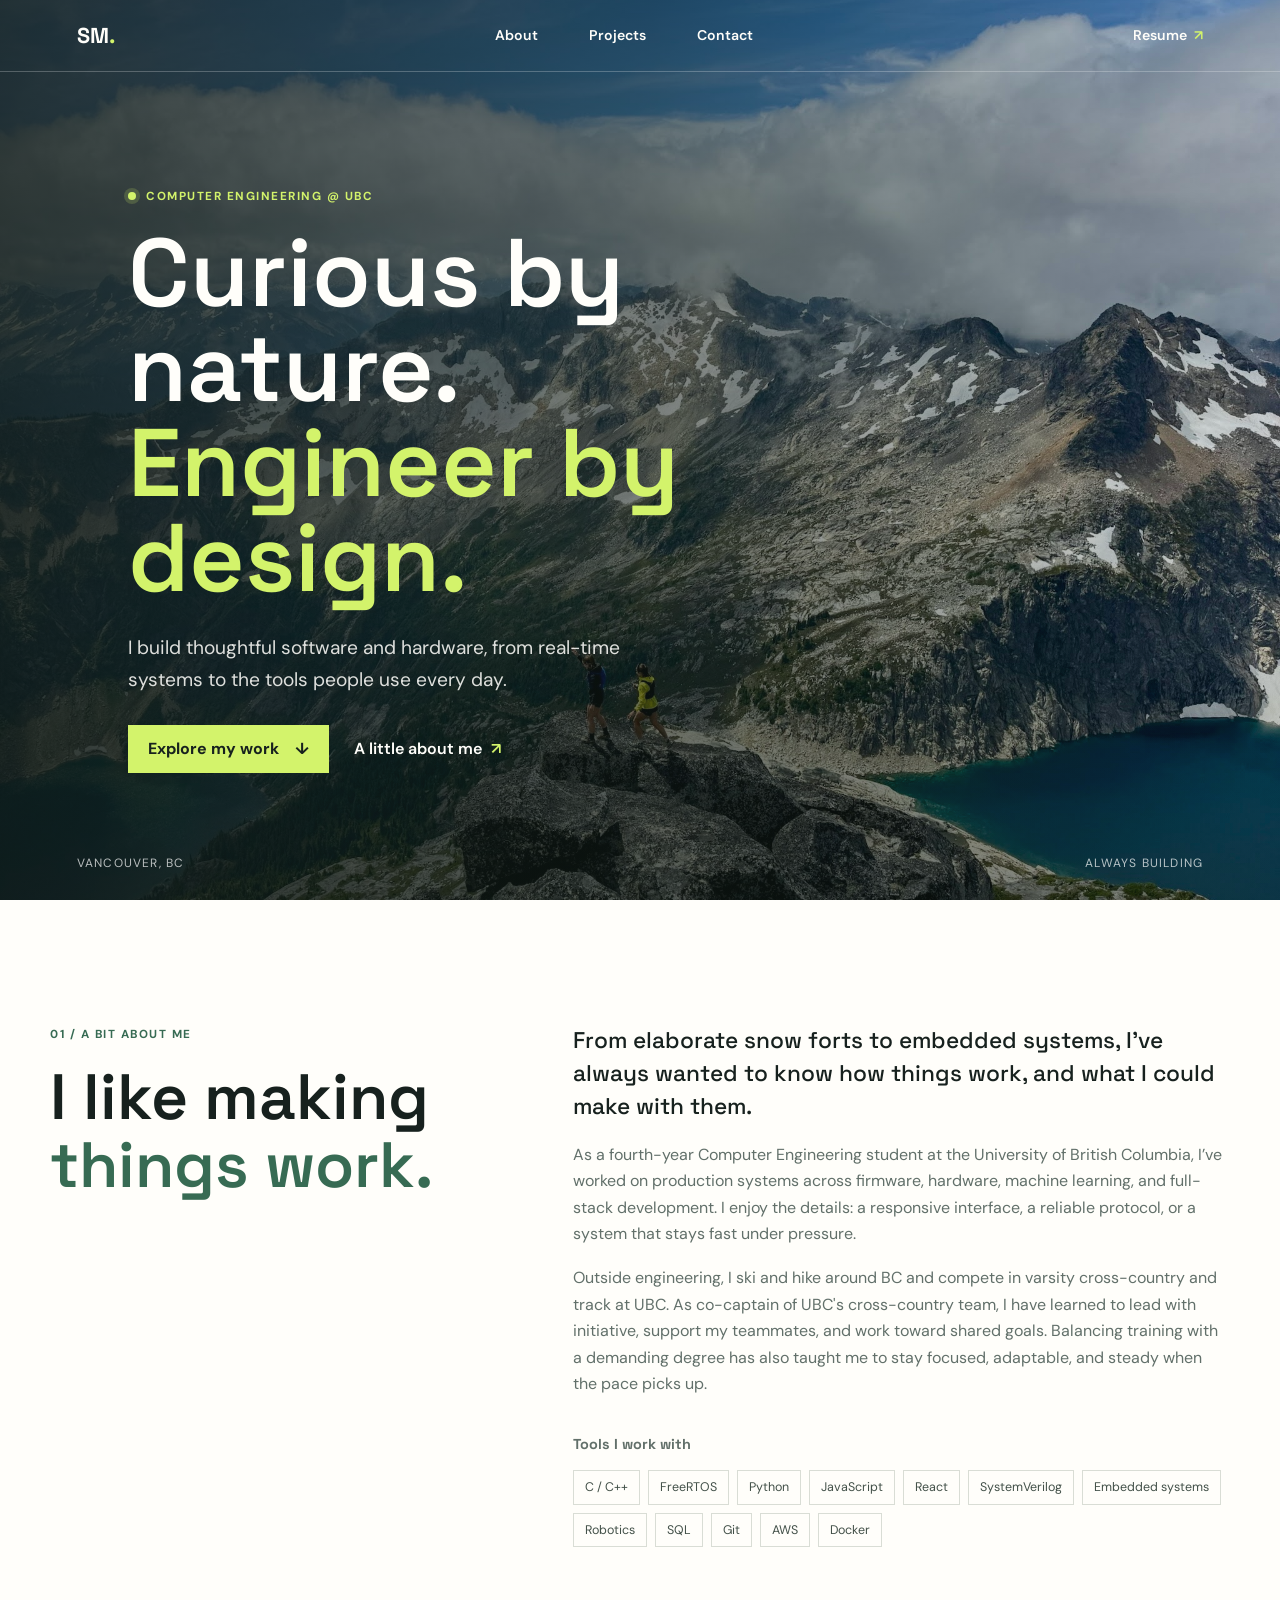
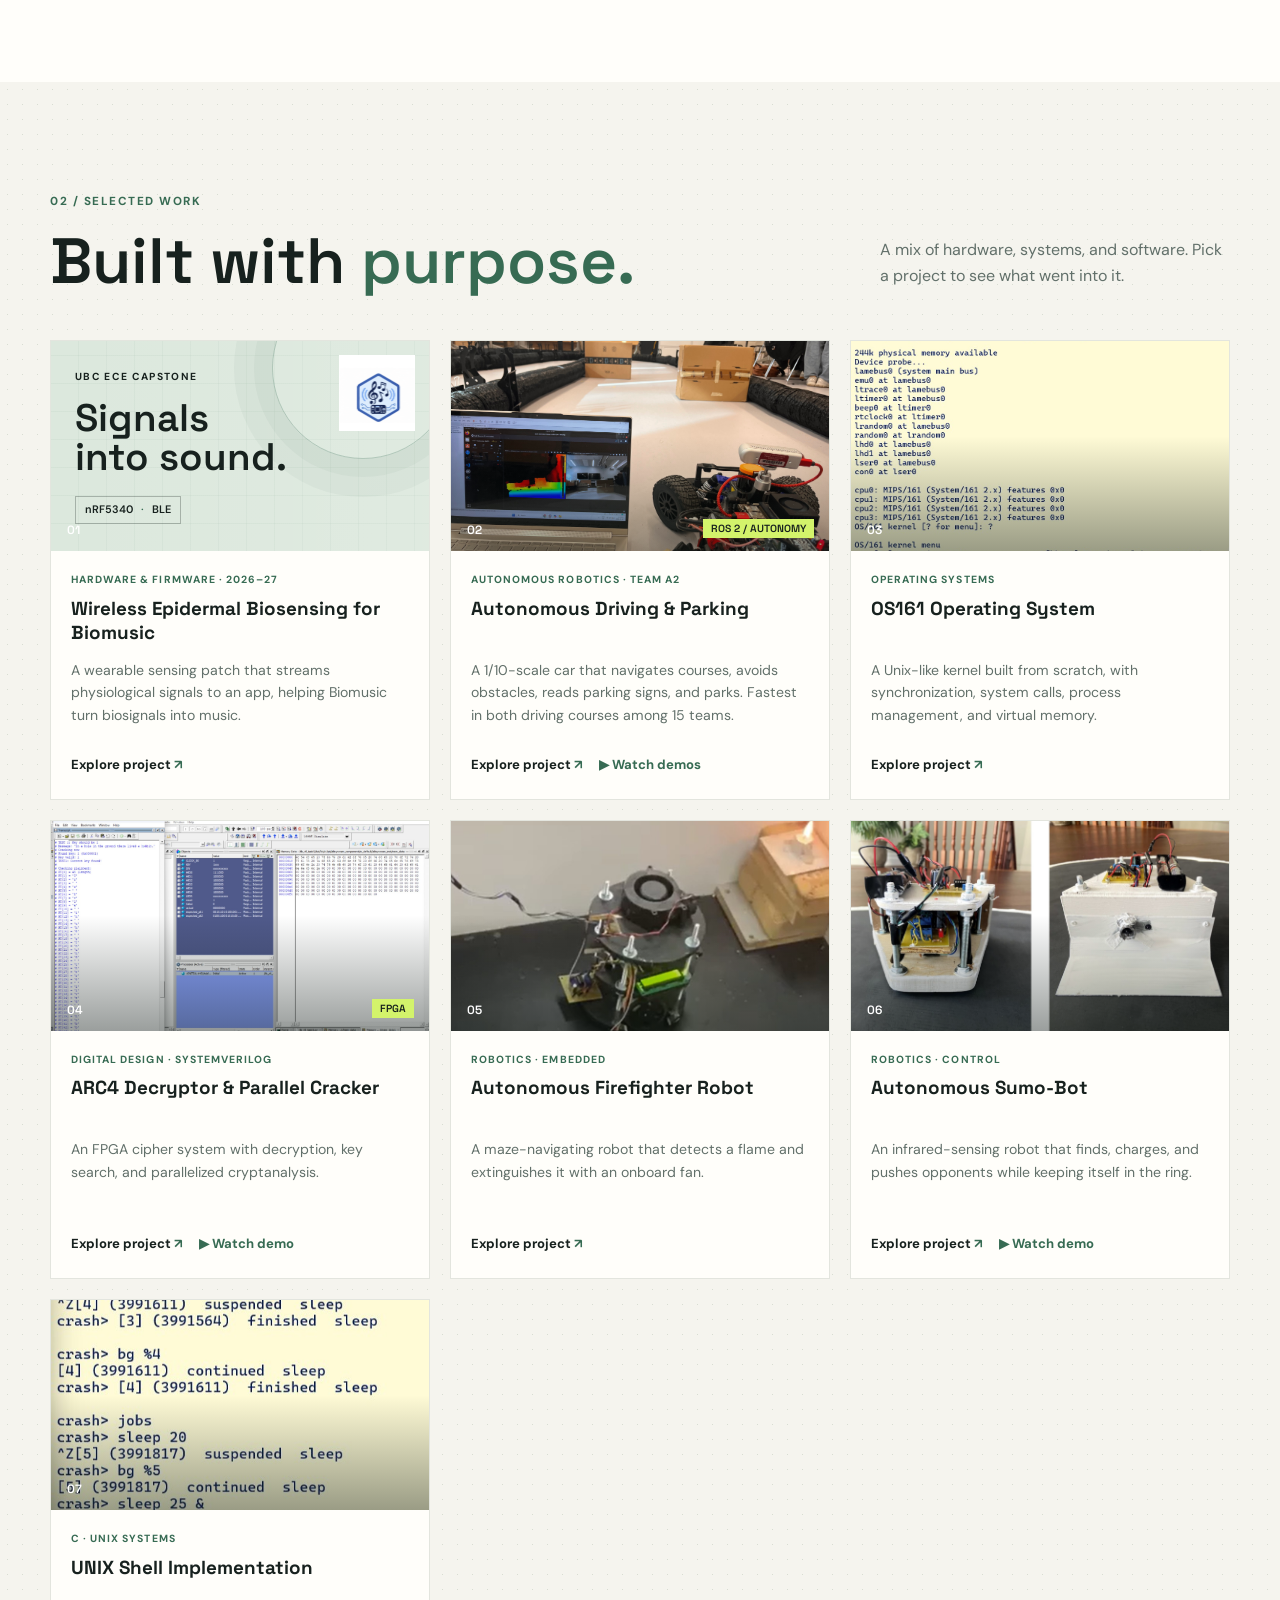
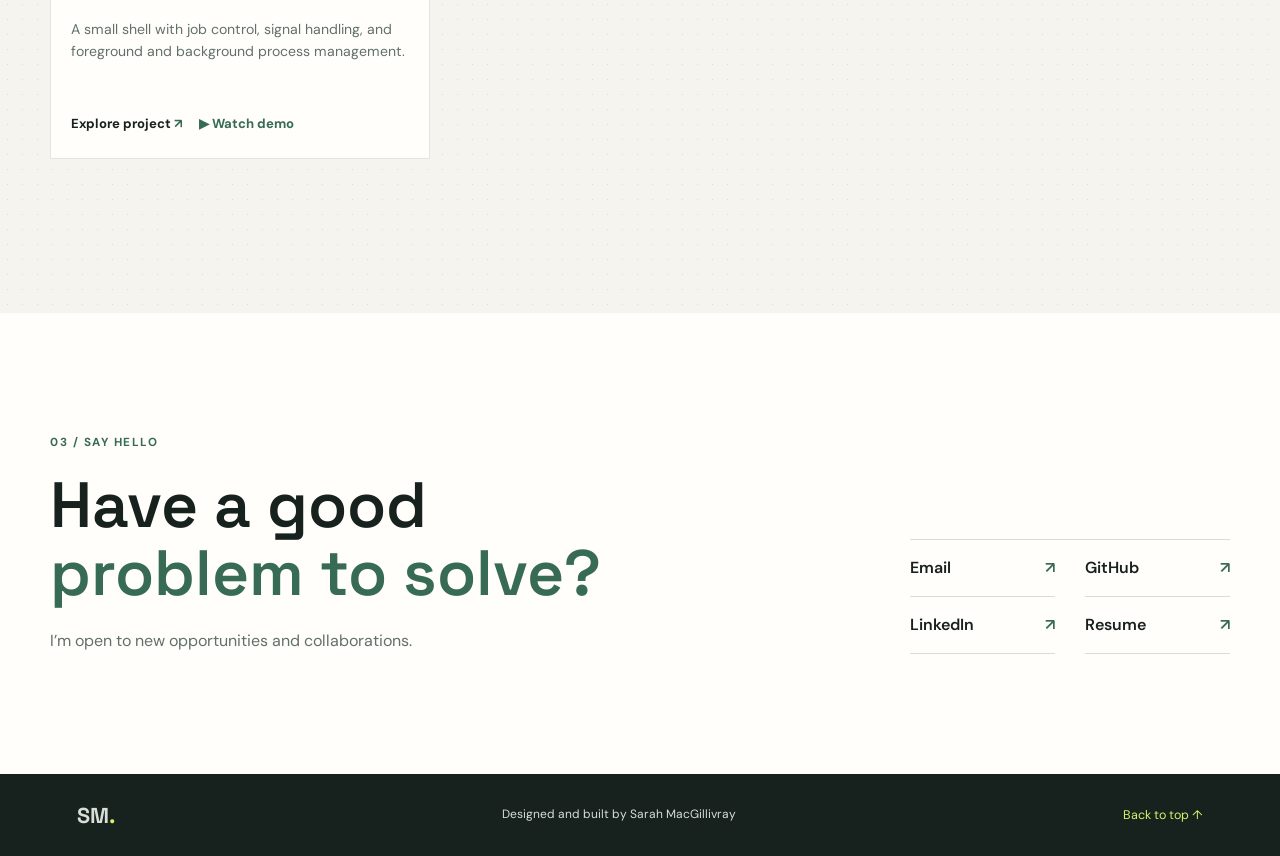
==== index.html @ d854a3eb "Fixed a description error" ====
<!DOCTYPE html>
<html lang="en">
<head>
    <meta charset="UTF-8">
    <meta name="viewport" content="width=device-width, initial-scale=1.0">
    <meta name="theme-color" content="#17211e">
    <meta name="description" content="Sarah MacGillivray is a computer engineering student and software developer at UBC.">
    <title>Sarah MacGillivray | Computer Engineer & Developer</title>
    <link rel="preconnect" href="https://fonts.googleapis.com">
    <link rel="preconnect" href="https://fonts.gstatic.com" crossorigin>
    <link href="https://fonts.googleapis.com/css2?family=DM+Sans:wght@400;500;600;700&family=Space+Grotesk:wght@400;500;600;700&display=swap" rel="stylesheet">
    <link rel="stylesheet" href="styles.css?v=2">
    <script src="script.js?v=2" defer></script>
</head>
<body>
    <header class="site-header">
        <a class="wordmark" href="#home" aria-label="Sarah MacGillivray, home">SM<span>.</span></a>
        <nav class="site-nav" aria-label="Main navigation">
            <a href="#about">About</a>
            <a href="#projects">Projects</a>
            <a href="#contact">Contact</a>
        </nav>
        <a class="header-link" href="./additional/Sarah_MacGillivray_Resume_September26.pdf" target="_blank" rel="noreferrer">Resume <span aria-hidden="true">↗</span></a>
    </header>

    <main>
        <section class="hero" id="home" aria-labelledby="hero-title">
            <div class="hero-shade"></div>
            <div class="hero-content">
                <p class="eyebrow hero-eyebrow"><span class="status-dot"></span> Computer Engineering @ UBC</p>
                <h1 id="hero-title">Curious by nature.<br><span>Engineer by design.</span></h1>
                <p class="hero-copy">I build thoughtful software and hardware, from real-time systems to the tools people use every day.</p>
                <div class="hero-actions">
                    <a class="button button-lime" href="#projects">Explore my work <span aria-hidden="true">↓</span></a>
                    <a class="hero-text-link" href="#about">A little about me <span aria-hidden="true">↗</span></a>
                </div>
            </div>
            <div class="hero-foot"><span>Vancouver, BC</span><span>Always building</span></div>
        </section>

        <section class="about section-wrap" id="about" aria-labelledby="about-title">
            <div class="section-heading">
                <p class="eyebrow">01 / A bit about me</p>
                <h2 id="about-title">I like making<br><span>things work.</span></h2>
            </div>
            <div class="about-copy">
                <p class="lead">From elaborate snow forts to embedded systems, I’ve always wanted to know how things work, and what I could make with them.</p>
                <p>As a fourth-year Computer Engineering student at the University of British Columbia, I’ve worked on production systems across firmware, hardware, machine learning, and full-stack development. I enjoy the details: a responsive interface, a reliable protocol, or a system that stays fast under pressure.</p>
                <p>Outside engineering, I ski and hike around BC and compete in varsity cross-country and track at UBC. As co-captain of UBC's cross-country team, I have learned to lead with initiative, support my teammates, and work toward shared goals. Balancing training with a demanding degree has also taught me to stay focused, adaptable, and steady when the pace picks up.</p>
                <div class="skills-block">
                    <h3>Tools I work with</h3>
                    <ul class="skill-list" aria-label="Technical skills">
                        <li>C / C++</li><li>FreeRTOS</li><li>Python</li><li>JavaScript</li><li>React</li><li>SystemVerilog</li><li>Embedded systems</li><li>Robotics</li><li>SQL</li><li>Git</li><li>AWS</li><li>Docker</li>
                    </ul>
                </div>
            </div>
        </section>

        <section class="projects-section" id="projects" aria-labelledby="projects-title">
            <div class="section-wrap projects-wrap">
                <div class="projects-heading">
                    <div class="section-heading">
                        <p class="eyebrow">02 / Selected work</p>
                        <h2 id="projects-title">Built with <span>purpose.</span></h2>
                    </div>
                    <p class="projects-intro">A mix of hardware, systems, and software. Pick a project to see what went into it.</p>
                </div>

                <div class="project-grid">
                    <article class="project-card">
                        <a class="project-image project-visual capstone-visual" href="#project-biomusic" aria-label="View Wireless Epidermal Biosensing for Biomusic details"><img class="project-logo" src="images/biomusic_logo.png" alt="Biomusic project logo" loading="eager"><span class="visual-kicker">UBC ECE CAPSTONE</span><strong>Signals<br>into sound.</strong><span class="visual-chip">nRF5340 <i>·</i> BLE</span><span class="project-number">01</span></a>
                        <div class="project-card-body"><p class="project-category">HARDWARE & FIRMWARE · 2026–27</p><h3>Wireless Epidermal Biosensing for Biomusic</h3><p>A wearable sensing patch that streams physiological signals to an app, helping Biomusic turn biosignals into music.</p><button class="text-button" type="button" data-open-project="biomusic">Explore project <span aria-hidden="true">↗</span></button></div>
                    </article>
                    <article class="project-card">
                        <a class="project-image car-photo-card" href="#project-autocar" aria-label="View Autonomous Driving, Parking and Sign Recognition details"><img src="images/car_image_visual.jpg" alt="Autonomous car built for the robotics competition" loading="eager"><span class="image-label">ROS 2 / AUTONOMY</span><span class="project-number">02</span></a>
                        <div class="project-card-body"><p class="project-category">AUTONOMOUS ROBOTICS · TEAM A2</p><h3>Autonomous Driving & Parking</h3><p>A 1/10-scale car that navigates courses, avoids obstacles, reads parking signs, and parks. Fastest in both driving courses among 15 teams.</p><button class="text-button" type="button" data-open-project="autocar">Explore project <span aria-hidden="true">↗</span></button><button class="text-button demo-button" type="button" data-open-project="autocar" data-play-demo>▶ Watch demos</button></div>
                    </article>
                    <article class="project-card">
                        <a class="project-image" href="#project-os161" aria-label="View OS161 Operating System details"><img src="images/os161.jpg" alt="OS161 operating system project" loading="lazy"><span class="project-number">03</span></a>
                        <div class="project-card-body"><p class="project-category">OPERATING SYSTEMS</p><h3>OS161 Operating System</h3><p>A Unix-like kernel built from scratch, with synchronization, system calls, process management, and virtual memory.</p><button class="text-button" type="button" data-open-project="os161">Explore project <span aria-hidden="true">↗</span></button></div>
                    </article>
                    <article class="project-card">
                        <a class="project-image" href="#project-arc4" aria-label="View ARC4 FPGA project details"><img src="images/ModelSim_arc4.jpg" alt="ARC4 decryptor simulation in ModelSim" loading="lazy"><span class="project-number">04</span><span class="image-label">FPGA</span></a>
                        <div class="project-card-body"><p class="project-category">DIGITAL DESIGN · SYSTEMVERILOG</p><h3>ARC4 Decryptor & Parallel Cracker</h3><p>An FPGA cipher system with decryption, key search, and parallelized cryptanalysis.</p><button class="text-button" type="button" data-open-project="arc4">Explore project <span aria-hidden="true">↗</span></button><button class="text-button demo-button" type="button" data-open-project="arc4" data-play-demo>▶ Watch demo</button></div>
                    </article>
                    <article class="project-card">
                        <a class="project-image" href="#project-firefighter" aria-label="View Autonomous Firefighter Robot details"><img src="images/fire_flame.jpg" alt="Flame detection for the autonomous firefighter robot" loading="lazy"><span class="project-number">05</span></a>
                        <div class="project-card-body"><p class="project-category">ROBOTICS · EMBEDDED</p><h3>Autonomous Firefighter Robot</h3><p>A maze-navigating robot that detects a flame and extinguishes it with an onboard fan.</p><button class="text-button" type="button" data-open-project="firefighter">Explore project <span aria-hidden="true">↗</span></button></div>
                    </article>
                    <article class="project-card">
                        <a class="project-image" href="#project-sumo" aria-label="View Autonomous Sumo-Bot details"><img src="images/sumo.jpg" alt="Autonomous sumo-bot robot" loading="lazy"><span class="project-number">06</span></a>
                        <div class="project-card-body"><p class="project-category">ROBOTICS · CONTROL</p><h3>Autonomous Sumo-Bot</h3><p>An infrared-sensing robot that finds, charges, and pushes opponents while keeping itself in the ring.</p><button class="text-button" type="button" data-open-project="sumo">Explore project <span aria-hidden="true">↗</span></button><button class="text-button demo-button" type="button" data-open-project="sumo" data-play-demo>▶ Watch demo</button></div>
                    </article>
                    <article class="project-card">
                        <a class="project-image" href="#project-shell" aria-label="View UNIX Shell Implementation details"><img src="images/crash_shell.jpg" alt="Terminal view of the UNIX shell project" loading="lazy"><span class="project-number">07</span></a>
                        <div class="project-card-body"><p class="project-category">C · UNIX SYSTEMS</p><h3>UNIX Shell Implementation</h3><p>A small shell with job control, signal handling, and foreground and background process management.</p><button class="text-button" type="button" data-open-project="shell">Explore project <span aria-hidden="true">↗</span></button><button class="text-button demo-button" type="button" data-open-project="shell" data-play-demo>▶ Watch demo</button></div>
                    </article>
                </div>

                <div class="project-details" aria-live="polite">
                    <article class="project-detail" id="project-biomusic" data-project="biomusic" hidden>
                        <div class="detail-heading"><div><p class="project-category">UBC ELECTRICAL & COMPUTER ENGINEERING CAPSTONE · 2026–27</p><h3>Wireless Epidermal Biosensing for Biomusic</h3></div><button class="close-detail" type="button" aria-label="Close project details">×</button></div>
                        <div class="biomusic-media"><figure class="biomusic-brand"><img src="images/biomusic_logo.png" alt="Biomusic logo" loading="eager"><figcaption>Biomusic</figcaption></figure><figure class="biomusic-system"><figcaption>Wireless sensing system overview</figcaption><img src="images/biomusic-simple.png" alt="System diagram showing test data sent by USB to the MCU, which packages sensor inputs and transmits them over Bluetooth Low Energy to an application" loading="eager"></figure></div>
                        <div class="detail-grid"><div><p class="detail-lead">An assistive technology project exploring how physiological signals can become music.</p><p>Biomusic aims to help caregivers and clinicians better understand the internal states of people who may not communicate verbally. Our capstone team is adapting a thin, skin-conformal epidermal patch as a comfortable, low-power sensing front end that streams physiological data to a mobile app in real time.</p><p><strong>My contribution · Hardware & Firmware</strong><br>I’m developing embedded firmware for the Nordic nRF5340, a dual-core Arm Cortex-M4 SoC. On its application core, FreeRTOS organizes sensor acquisition, data packaging, and Bluetooth Low Energy communication as concurrent real-time tasks. Our current milestone is a proof-of-concept BLE connection between the MCU and a mock mobile app.</p><ul class="detail-list"><li>Epidermal patch captures physiological signals</li><li>nRF5340 manages the BLE stack and packages sensor data</li><li>Mobile app receives the stream for processing into Biomusic</li></ul></div><div class="detail-aside"><h4>Technologies</h4><p>FreeRTOS · Nordic nRF5340 · Arm Cortex-M4 · Bluetooth Low Energy · C · Embedded firmware · Multicore SoC · Biosignal acquisition</p></div></div>
                    </article>
                    <article class="project-detail" id="project-autocar" data-project="autocar" hidden>
                        <div class="detail-heading"><div><p class="project-category">AUTONOMOUS ROBOTICS · TEAM A2</p><h3>Autonomous Driving, Parking & Sign Recognition</h3></div><button class="close-detail" type="button" aria-label="Close project details">×</button></div>
                        <div class="car-media-grid"><div class="demo-player car-demo-player"><div class="demo-label"><span class="status-dot"></span><span id="car-demo-title">Obstacle avoidance demo</span></div><div class="demo-selectors" role="group" aria-label="Choose an autonomous car demo"><button type="button" class="demo-selector is-active" data-car-demo data-demo-title="Obstacle avoidance demo" data-demo-src="additional/obstacle_avoidance.mp4" aria-pressed="true">Obstacle avoidance</button><button type="button" class="demo-selector" data-car-demo data-demo-title="Parallel parking demo" data-demo-src="additional/parallel.MP4" aria-pressed="false">Parallel parking</button><button type="button" class="demo-selector" data-car-demo data-demo-title="Reverse parking demo" data-demo-src="additional/reverse_parking.mp4" aria-pressed="false">Reverse parking</button></div><video id="car-demo-video" controls playsinline preload="metadata" poster="images/car_image_visual.jpg"><source src="additional/obstacle_avoidance.mp4" type="video/mp4">Your browser does not support embedded video. You can <a href="additional/obstacle_avoidance.mp4">open the video file</a> instead.</video></div><figure class="car-detail-photo"><img src="images/car_image_visual.jpg" alt="The autonomous car used for the driving and parking competition" loading="eager"><figcaption>Competition car · Team A2</figcaption></figure></div>
                        <div class="detail-grid"><div><p class="detail-lead">A 1/10-scale autonomous car that can navigate, react to obstacles, read parking signs, and park.</p><p>The ROS 2 system combines track-following planners with a safety layer that can reduce speed, plus a state machine coordinating parking-spot search, sign checks, parking, and exit maneuvers. The perception stack uses camera and depth data, LiDAR, and parking-sign recognition.</p><p><strong>Competition result</strong><br>Against 15 groups, our car was the fastest on both the obstacle course and the straight course, and achieved the most functional parking performance.</p><ul class="detail-list"><li>ROS 2 planners for wall following and gap following</li><li>Obstacle-aware braking and drive control</li><li>LiDAR parking-spot detection and maneuvering</li><li>Parking-sign detection and interpretation</li></ul></div><div class="detail-aside"><h4>Technologies</h4><p>ROS 2 · Python · OpenCV · YOLOv8 · TensorRT · LiDAR · Depth camera · Ackermann steering</p></div></div>
                    </article>
                    <article class="project-detail" id="project-os161" data-project="os161" hidden>
                        <div class="detail-heading"><div><p class="project-category">OPERATING SYSTEMS</p><h3>OS161 Operating System</h3></div><button class="close-detail" type="button" aria-label="Close project details">×</button></div>
                        <div class="detail-grid"><div><p class="detail-lead">Core kernel subsystems for a multi-process educational operating system.</p><p>Developed the foundations that move OS161 from a limited single-tasking kernel toward a robust system with process abstractions and virtual memory.</p><ul class="detail-list"><li>Blocking locks and condition variables</li><li>File I/O system calls through the VFS</li><li><code>fork()</code> and <code>execv()</code> process support</li><li>TLB fault handling and demand-paged memory</li></ul></div><div class="detail-aside"><h4>Focus areas</h4><p>Kernel C · Concurrency · GDB · Memory management · System calls</p></div></div>
                    </article>
                    <article class="project-detail" id="project-arc4" data-project="arc4" hidden>
                        <div class="detail-heading"><div><p class="project-category">DIGITAL DESIGN · SYSTEMVERILOG</p><h3>ARC4 Decryptor & Parallel Cracker</h3></div><button class="close-detail" type="button" aria-label="Close project details">×</button></div>
                        <div class="demo-player"><div class="demo-label"><span class="status-dot"></span> Project demonstration</div><video controls playsinline preload="metadata" poster="images/ModelSim_arc4.jpg"><source src="videos/decrypt.mp4" type="video/mp4">Your browser does not support embedded video. You can <a href="videos/decrypt.mp4">open the video file</a> instead.</video></div>
                        <div class="detail-grid"><div><p class="detail-lead">A complete ARC4 stream cipher system designed in SystemVerilog and implemented on FPGA.</p><p>The design handles state initialization, key scheduling, decryption, and brute-force key cracking. I split the search across decryption cores for near-2× speedup, then validated the system with RTL testbenches and on hardware.</p><ul class="detail-list"><li>On-chip SRAM and ready-enable protocol</li><li>ASCII validation for candidate plaintext</li><li>Parallel key-space search and verification</li></ul></div><div class="detail-aside"><h4>Built with</h4><p>SystemVerilog · FPGA · SRAM · RTL testbenches · Python</p></div></div>
                    </article>
                    <article class="project-detail" id="project-firefighter" data-project="firefighter" hidden>
                        <div class="detail-heading"><div><p class="project-category">ROBOTICS · EMBEDDED</p><h3>Autonomous Firefighter Robot</h3></div><button class="close-detail" type="button" aria-label="Close project details">×</button></div>
                        <div class="detail-grid"><div><p class="detail-lead">A robot that can navigate a maze, find an open flame, and put it out.</p><p>Combined sensor-based navigation, real-time decisions, and environmental feedback. The robot was the only one to successfully complete both challenge mazes.</p><ul class="detail-list"><li>Maze navigation with dual ultrasonic sensors</li><li>Infrared flame detection and localization</li><li>Onboard fan for fire suppression</li><li>Live sensor readout on an LCD</li></ul></div><div class="detail-aside"><h4>Built with</h4><p>Embedded robotics · Ultrasonic sensors · Infrared flame sensor · LCD</p></div></div>
                    </article>
                    <article class="project-detail" id="project-sumo" data-project="sumo" hidden>
                        <div class="detail-heading"><div><p class="project-category">ROBOTICS · CONTROL</p><h3>Autonomous Sumo-Bot</h3></div><button class="close-detail" type="button" aria-label="Close project details">×</button></div>
                        <div class="demo-player"><div class="demo-label"><span class="status-dot"></span> Sumo-Bot demonstration</div><video controls playsinline preload="metadata"><source src="additional/sumo_robot.mp4" type="video/mp4">Your browser cannot play this video. You can <a href="additional/sumo_robot.mov">open the original MOV file</a> instead.</video></div>
                        <div class="detail-grid"><div><p class="detail-lead">A fully autonomous robot built to find an opponent and push it out of the ring.</p><p>Infrared sensing locates competitors while phototransistors detect the ring edge, giving the robot an aggressive but controlled strategy.</p><ul class="detail-list"><li>Opponent detection with infrared sensors</li><li>Ring-edge detection with phototransistors</li><li>Wedge design and closed-loop motor control</li><li>Hand-built and soldered circuitry</li></ul></div><div class="detail-aside"><h4>Built with</h4><p>BASIC · Infrared sensors · Phototransistors · DC motors · Custom circuits</p></div></div>
                    </article>
                    <article class="project-detail" id="project-shell" data-project="shell" hidden>
                        <div class="detail-heading"><div><p class="project-category">C · UNIX SYSTEMS</p><h3>UNIX Shell Implementation</h3></div><button class="close-detail" type="button" aria-label="Close project details">×</button></div>
                        <div class="demo-player"><div class="demo-label"><span class="status-dot"></span> Project demonstration</div><video controls playsinline preload="metadata" poster="images/crash_shell.jpg"><source src="videos/crash_demo.mp4" type="video/mp4">Your browser does not support embedded video. You can <a href="videos/crash_demo.mp4">open the video file</a> instead.</video></div>
                        <div class="detail-grid"><div><p class="detail-lead">A UNIX-like shell in C with process control and signal-safe job management.</p><p>The shell follows UNIX semantics for process groups and job lifecycles, with support for foreground and background execution.</p><ul class="detail-list"><li>Sequential and background command execution</li><li>Job tracking plus <code>jobs</code>, <code>fg</code>, and <code>bg</code></li><li>PATH-based execution through <code>fork</code> and <code>execvp</code></li><li>Signal handling for <code>SIGCHLD</code>, <code>SIGINT</code>, and <code>SIGTSTP</code></li></ul></div><div class="detail-aside"><h4>Built with</h4><p>C · GCC · UNIX system calls · POSIX signals · Process groups</p></div></div>
                    </article>
                </div>
            </div>
        </section>

        <section class="contact section-wrap" id="contact" aria-labelledby="contact-title">
            <div class="contact-copy"><p class="eyebrow">03 / Say hello</p><h2 id="contact-title">Have a good<br><span>problem to solve?</span></h2><p>I’m open to new opportunities and collaborations.</p></div>
            <div class="contact-links"><a href="mailto:smacg04@gmail.com">Email <span aria-hidden="true">↗</span></a><a href="https://github.com/sarahmacgillivray" target="_blank" rel="noreferrer">GitHub <span aria-hidden="true">↗</span></a><a href="https://www.linkedin.com/in/sarahmacgillivraylinked" target="_blank" rel="noreferrer">LinkedIn <span aria-hidden="true">↗</span></a><a href="./additional/Sarah_MacGillivray_Resume_September26.pdf" target="_blank" rel="noreferrer">Resume <span aria-hidden="true">↗</span></a></div>
        </section>
    </main>
    <footer class="site-footer"><a class="wordmark" href="#home">SM<span>.</span></a><p>Designed and built by Sarah MacGillivray</p><a href="#home">Back to top ↑</a></footer>
</body>
</html>
---- styles.css ----
:root {
    color-scheme: light;
    --ink: #17211e;
    --muted: #62706a;
    --paper: #f5f4ee;
    --white: #fffefa;
    --line: #d9ddd5;
    --lime: #d3f36b;
    --green: #376b53;
    --display: "Space Grotesk", "Trebuchet MS", sans-serif;
    --body: "DM Sans", "Segoe UI", sans-serif;
}

* { box-sizing: border-box; }
html { scroll-behavior: smooth; scroll-padding-top: 82px; }
body { margin: 0; color: var(--ink); background: var(--white); font-family: var(--body); line-height: 1.65; }
button, a { font: inherit; }
a { color: inherit; }
button:focus-visible, a:focus-visible { outline: 3px solid #78a32c; outline-offset: 4px; }

.site-header { height: 72px; padding: 0 clamp(20px, 6vw, 88px); display: flex; align-items: center; justify-content: space-between; position: absolute; z-index: 5; inset: 0 0 auto; color: var(--white); border-bottom: 1px solid rgb(255 255 255 / 24%); }
.wordmark { font: 700 1.35rem/1 var(--display); text-decoration: none; letter-spacing: 0; }
.wordmark span { color: var(--lime); }
.site-nav { display: flex; gap: clamp(20px, 4vw, 52px); }
.site-nav a, .header-link { font-size: .88rem; font-weight: 600; text-decoration: none; transition: color .2s ease; }
.site-nav a:hover, .header-link:hover { color: var(--lime); }
.header-link span { color: var(--lime); margin-left: 4px; }

.hero { min-height: min(790px, 100svh); min-height: max(660px, 100svh); padding: 150px clamp(24px, 10vw, 150px) 90px; position: relative; display: flex; align-items: center; color: var(--white); background: #24352e url("images/header.JPG") center 45% / cover no-repeat; }
.hero-shade { position: absolute; inset: 0; background: linear-gradient(90deg, rgb(15 25 21 / 83%) 0%, rgb(15 25 21 / 55%) 51%, rgb(15 25 21 / 12%) 100%), linear-gradient(0deg, rgb(15 25 21 / 32%), transparent 40%); }
.hero-content { max-width: 760px; position: relative; animation: arrive .7s ease-out both; }
.eyebrow { margin: 0 0 20px; color: var(--green); font-size: .73rem; font-weight: 700; letter-spacing: .13em; text-transform: uppercase; }
.hero-eyebrow { display: flex; align-items: center; gap: 10px; color: var(--lime); }
.status-dot { display: inline-block; flex: 0 0 8px; width: 8px; height: 8px; border-radius: 50%; background: var(--lime); box-shadow: 0 0 0 4px rgb(211 243 107 / 18%); }
h1, h2, h3, h4, p { margin-top: 0; }
h1, h2, h3 { font-family: var(--display); letter-spacing: 0; }
.hero h1 { margin: 0; font-size: clamp(3.2rem, 7.5vw, 6.7rem); line-height: .99; font-weight: 600; }
.hero h1 span { color: var(--lime); }
.hero-copy { max-width: 540px; margin: 26px 0 30px; color: rgb(255 254 250 / 86%); font-size: clamp(1rem, 1.6vw, 1.2rem); }
.hero-actions { display: flex; flex-wrap: wrap; align-items: center; gap: 25px; }
.button { display: inline-flex; min-height: 48px; align-items: center; gap: 16px; padding: 0 20px; text-decoration: none; font-weight: 700; transition: transform .2s, background .2s; }
.button:hover { transform: translateY(-2px); }
.button-lime { color: var(--ink); background: var(--lime); }
.button-lime:hover { background: #e2ff8a; }
.hero-text-link { color: var(--white); text-decoration: none; font-weight: 600; }
.hero-text-link span { color: var(--lime); margin-left: 5px; }
.hero-foot { position: absolute; inset: auto clamp(24px, 6vw, 88px) 26px; display: flex; justify-content: space-between; color: rgb(255 255 255 / 70%); font-size: .75rem; text-transform: uppercase; letter-spacing: .1em; }

.section-wrap { width: min(1180px, calc(100% - 48px)); margin-inline: auto; }
.about { display: grid; grid-template-columns: minmax(230px, .75fr) 1.25fr; gap: clamp(45px, 10vw, 150px); padding-block: 125px 135px; }
.section-heading h2, .contact h2 { margin: 0; font-size: clamp(2.5rem, 5vw, 4.5rem); line-height: 1.06; font-weight: 600; }
.section-heading h2 span, .contact h2 span { color: var(--green); }
.about-copy { max-width: 650px; color: var(--muted); }
.about-copy p { margin-bottom: 18px; }
.about-copy .lead { color: var(--ink); font: 500 1.42rem/1.45 var(--display); }
.skills-block { margin-top: 36px; }
.skills-block h3 { margin: 0 0 13px; font-size: .9rem; }
.skill-list { display: flex; flex-wrap: wrap; gap: 8px; margin: 0; padding: 0; list-style: none; }
.skill-list li { padding: 6px 11px; border: 1px solid var(--line); color: #435149; font-size: .78rem; }

.projects-section { padding-block: 110px 120px; background-color: var(--paper); background-image: radial-gradient(#d8ddd2 0.65px, transparent .65px); background-size: 15px 15px; }
.projects-heading { display: flex; justify-content: space-between; align-items: end; gap: 40px; margin-bottom: 45px; }
.projects-heading .eyebrow { margin-bottom: 16px; }
.projects-intro { max-width: 350px; margin: 0 0 6px; color: var(--muted); }
.project-grid { display: grid; grid-template-columns: repeat(3, minmax(0, 1fr)); gap: 20px; }
.project-card { min-width: 0; overflow: hidden; background: var(--white); border: 1px solid #e3e5de; transition: transform .25s ease, box-shadow .25s ease; }
.project-card:hover { transform: translateY(-5px); box-shadow: 0 14px 34px rgb(23 33 30 / 11%); }
.project-image { height: 210px; display: block; position: relative; overflow: hidden; background: #dfe4dc; }
.project-image::after { content: ""; position: absolute; inset: 45% 0 0; background: linear-gradient(transparent, rgb(15 25 21 / 42%)); pointer-events: none; }
.project-image img { display: block; width: 100%; height: 100%; object-fit: cover; transition: transform .5s ease; }
.project-card:hover .project-image img { transform: scale(1.035); }
.project-card:first-child .project-image img { object-fit: contain; padding: 36px; background: #e7eee8; }
.project-visual { display: flex; flex-direction: column; justify-content: center; padding: 24px; color: var(--ink); text-decoration: none; isolation: isolate; }
.project-visual::after { inset: 0; background: linear-gradient(90deg, transparent, rgb(255 255 255 / 10%)); }
.project-visual .visual-kicker, .project-visual strong, .project-visual .visual-chip, .project-visual .course-line { position: relative; z-index: 1; }
.capstone-visual { padding-right: 100px; }
.project-card .project-image.project-visual .project-logo { position: absolute; z-index: 1; top: 14px; right: 14px; width: 76px; height: 76px; padding: 0; object-fit: contain; background: white; transform: none; }
.car-photo-card img { object-position: 70% center; }
.visual-kicker { margin-bottom: 12px; font-size: .64rem; font-weight: 700; letter-spacing: .13em; }
.project-visual strong { font: 600 clamp(1.7rem, 3vw, 2.45rem)/1.02 var(--display); }
.capstone-visual { background-color: #dce8dd; background-image: repeating-linear-gradient(0deg, transparent 0 27px, rgb(55 107 83 / 9%) 28px), repeating-linear-gradient(90deg, transparent 0 27px, rgb(55 107 83 / 9%) 28px); }
.capstone-visual::before { content: ""; position: absolute; z-index: -1; width: 180px; height: 180px; top: -64px; right: -25px; border: 1px solid rgb(55 107 83 / 30%); border-radius: 50%; box-shadow: 0 0 0 18px rgb(55 107 83 / 5%), 0 0 0 38px rgb(55 107 83 / 5%); }
.capstone-visual .visual-chip { align-self: flex-start; margin-top: 20px; padding: 4px 9px; border: 1px solid rgb(23 33 30 / 28%); font-size: .68rem; font-weight: 600; }
.visual-chip i { padding-inline: 5px; color: var(--green); font-style: normal; }
.car-visual { color: #f5f4ee; background-color: #25342e; background-image: linear-gradient(135deg, rgb(211 243 107 / 11%), transparent 58%); }
.car-visual::before { content: ""; position: absolute; z-index: -1; width: 145%; height: 78px; left: -20%; top: 54%; transform: rotate(-15deg); border: 2px solid rgb(245 244 238 / 33%); background: linear-gradient(transparent 48%, rgb(245 244 238 / 45%) 49% 51%, transparent 52%); }
.car-visual .visual-kicker { color: var(--lime); }
.car-visual .course-line { position: absolute; z-index: 1; right: 24px; bottom: 28px; width: 58px; height: 32px; border: 2px solid var(--lime); border-left-color: transparent; border-radius: 0 18px 18px 0; transform: skewX(-20deg); opacity: .8; }
.project-number, .image-label { position: absolute; z-index: 1; bottom: 13px; color: white; font: 600 .75rem var(--display); }
.project-number { left: 16px; }
.image-label { right: 15px; padding: 3px 8px; color: var(--ink); background: var(--lime); font-size: .65rem; text-transform: uppercase; }
.project-card-body { padding: 20px 20px 22px; }
.project-category { margin: 0 0 8px; color: var(--green); font-size: .65rem; font-weight: 700; letter-spacing: .1em; text-transform: uppercase; }
.project-card h3 { min-height: 54px; margin: 0 0 8px; font-size: 1.18rem; line-height: 1.3; }
.project-card-body > p:not(.project-category) { min-height: 76px; margin: 0 0 16px; color: var(--muted); font-size: .88rem; line-height: 1.6; }
.text-button { padding: 0; border: 0; background: none; color: var(--ink); cursor: pointer; font-size: .82rem; font-weight: 700; }
.text-button span { color: var(--green); transition: transform .2s; display: inline-block; }
.text-button:hover span { transform: translate(3px, -2px); }
.demo-button { margin-left: 16px; color: var(--green); }

.project-details { margin-top: 34px; scroll-margin-top: 90px; }
.project-detail { padding: clamp(24px, 5vw, 54px); border: 1px solid var(--line); background: var(--white); box-shadow: 0 12px 35px rgb(23 33 30 / 7%); animation: arrive .35s ease both; }
.project-detail[hidden] { display: none; }
.detail-heading { display: flex; justify-content: space-between; align-items: start; gap: 20px; padding-bottom: 24px; border-bottom: 1px solid var(--line); }
.detail-heading .project-category { margin-bottom: 7px; }
.detail-heading h3 { margin: 0; font-size: clamp(1.55rem, 3vw, 2.4rem); line-height: 1.18; }
.close-detail { width: 40px; height: 40px; flex: 0 0 40px; border: 1px solid var(--line); background: transparent; color: var(--ink); cursor: pointer; font-size: 1.6rem; line-height: 1; transition: background .2s; }
.close-detail:hover { background: var(--paper); }
.detail-grid { display: grid; grid-template-columns: 1.5fr .65fr; gap: clamp(30px, 7vw, 90px); padding-top: 28px; }
.detail-grid > div:first-child { max-width: 680px; color: var(--muted); }
.detail-lead { color: var(--ink); font: 500 1.18rem/1.5 var(--display); }
.detail-list { display: grid; gap: 8px; padding-left: 20px; }
.detail-list li::marker { color: var(--green); }
.detail-aside { align-self: start; padding: 18px 20px; border-left: 3px solid var(--green); background: var(--paper); color: var(--muted); font-size: .9rem; }
.detail-aside h4 { margin: 0 0 8px; color: var(--ink); font: 600 .9rem var(--display); }
.detail-aside p { margin: 0; }
.demo-player { margin-top: 28px; padding: 16px; background: #18211e; }
.demo-label { display: flex; align-items: center; gap: 10px; margin-bottom: 13px; color: #f5f4ee; font-size: .8rem; font-weight: 600; }
.demo-player .status-dot { width: 7px; height: 7px; flex-basis: 7px; }
.demo-player video { display: block; width: 100%; max-height: 560px; aspect-ratio: 16 / 9; background: #0c100e; object-fit: contain; }
.biomusic-media { display: grid; grid-template-columns: 170px minmax(0, 1fr); gap: 14px; margin-top: 26px; }
.biomusic-media figure, .car-detail-photo { min-width: 0; margin: 0; border: 1px solid var(--line); background: var(--paper); }
.biomusic-media figcaption, .car-detail-photo figcaption { padding: 10px 13px; color: var(--muted); font-size: .76rem; font-weight: 600; }
.biomusic-brand { display: flex; flex-direction: column; align-items: center; justify-content: center; padding: 15px; }
.biomusic-brand img { display: block; width: 100%; height: 145px; object-fit: contain; }
.biomusic-brand figcaption { padding-bottom: 0; color: var(--ink); font-family: var(--display); }
.biomusic-system { padding: 12px; }
.biomusic-system img { display: block; width: 100%; max-height: 235px; object-fit: contain; background: white; }
.car-media-grid { display: grid; grid-template-columns: minmax(0, 1.5fr) minmax(210px, .75fr); align-items: start; gap: 14px; margin-top: 28px; }
.car-demo-player { min-width: 0; margin: 0; }
.demo-selectors { display: flex; flex-wrap: wrap; gap: 7px; margin-bottom: 13px; }
.demo-selector { min-height: 34px; padding: 5px 10px; border: 1px solid #53645a; color: #eef0e9; background: #26342d; cursor: pointer; font-size: .73rem; font-weight: 600; transition: background .2s, color .2s, border-color .2s; }
.demo-selector:hover { border-color: var(--lime); }
.demo-selector.is-active { color: var(--ink); border-color: var(--lime); background: var(--lime); }
.car-detail-photo { overflow: hidden; background: #18211e; }
.car-detail-photo img { display: block; width: 100%; aspect-ratio: 4 / 3; object-fit: cover; object-position: center; }
.car-detail-photo figcaption { color: #eef0e9; }

.contact { display: flex; justify-content: space-between; align-items: end; gap: 50px; padding-block: 120px; }
.contact-copy > p:last-child { margin: 20px 0 0; color: var(--muted); }
.contact-links { display: grid; grid-template-columns: repeat(2, minmax(120px, 1fr)); gap: 0 30px; min-width: 320px; border-top: 1px solid var(--line); }
.contact-links a { display: flex; justify-content: space-between; padding: 15px 0; border-bottom: 1px solid var(--line); text-decoration: none; font-weight: 600; }
.contact-links a span { color: var(--green); }
.contact-links a:hover { color: var(--green); }
.site-footer { min-height: 82px; padding: 18px clamp(24px, 6vw, 88px); display: flex; justify-content: space-between; align-items: center; gap: 20px; color: #d8ded8; background: var(--ink); }
.site-footer p { margin: 0; font-size: .75rem; }
.site-footer > a:last-child { color: var(--lime); font-size: .78rem; text-decoration: none; }

@keyframes arrive { from { opacity: 0; transform: translateY(14px); } to { opacity: 1; transform: translateY(0); } }
@media (prefers-reduced-motion: reduce) { *, *::before, *::after { scroll-behavior: auto !important; animation-duration: .01ms !important; animation-iteration-count: 1 !important; transition-duration: .01ms !important; } }
@media (max-width: 900px) {
    .project-grid { grid-template-columns: repeat(2, minmax(0, 1fr)); }
    .about { gap: 55px; }
    .contact { align-items: start; flex-direction: column; }
}
@media (max-width: 620px) {
    .site-header { height: 64px; padding-inline: 20px; }
    .site-nav { gap: 16px; }
    .site-nav a, .header-link { font-size: .75rem; }
    .header-link { font-size: 0; }
    .header-link span { font-size: 1rem; }
    .hero { min-height: 720px; min-height: 100svh; padding: 130px 24px 100px; background-position: 58% center; }
    .hero-shade { background: linear-gradient(90deg, rgb(15 25 21 / 80%), rgb(15 25 21 / 36%)), linear-gradient(0deg, rgb(15 25 21 / 38%), transparent 60%); }
    .hero h1 { font-size: clamp(3rem, 13vw, 4.5rem); }
    .hero-foot { inset-inline: 24px; font-size: .62rem; }
    .section-wrap { width: min(100% - 40px, 500px); }
    .about { grid-template-columns: 1fr; gap: 32px; padding-block: 82px 90px; }
    .section-heading h2, .contact h2 { font-size: clamp(2.5rem, 11vw, 3.5rem); }
    .projects-section { padding-block: 82px 90px; }
    .projects-heading { align-items: start; flex-direction: column; gap: 15px; margin-bottom: 28px; }
    .project-grid { grid-template-columns: 1fr; gap: 14px; }
    .project-image { height: 220px; }
    .project-card h3, .project-card-body > p:not(.project-category) { min-height: 0; }
    .project-card-body { padding: 18px; }
    .detail-grid { grid-template-columns: 1fr; gap: 20px; }
    .demo-player { margin-inline: -10px; padding: 10px; }
    .biomusic-media { grid-template-columns: 1fr; }
    .biomusic-brand { flex-direction: row; justify-content: flex-start; gap: 14px; }
    .biomusic-brand img { width: 74px; height: 74px; }
    .biomusic-brand figcaption { padding: 0; }
    .biomusic-system { padding: 8px; }
    .car-media-grid { grid-template-columns: 1fr; }
    .car-detail-photo { grid-row: 1; }
    .car-detail-photo img { max-height: 260px; }
    .demo-selectors { gap: 6px; }
    .demo-selector { flex: 1 1 auto; }
    .contact { gap: 32px; padding-block: 85px; }
    .contact-links { min-width: 0; width: 100%; gap: 0 20px; }
    .site-footer { flex-wrap: wrap; padding-inline: 20px; }
    .site-footer p { order: 1; width: 100%; }
}
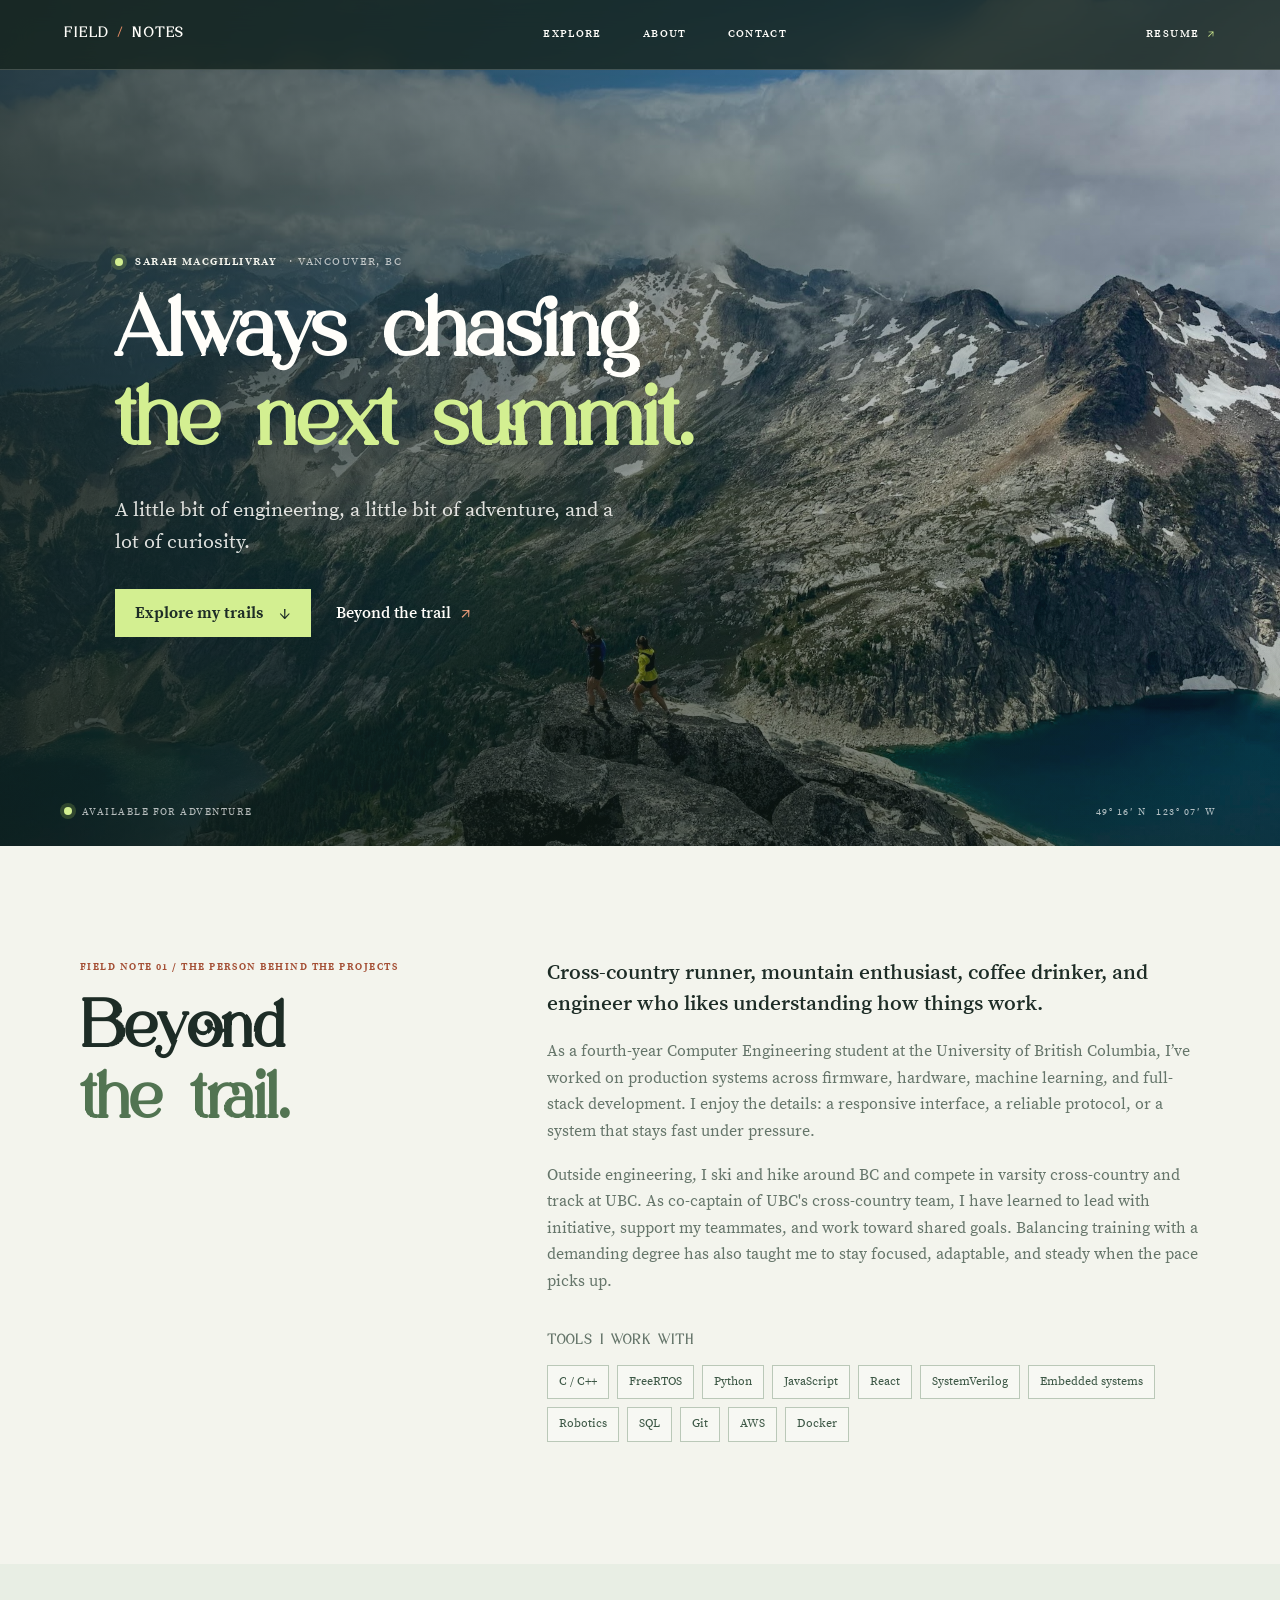
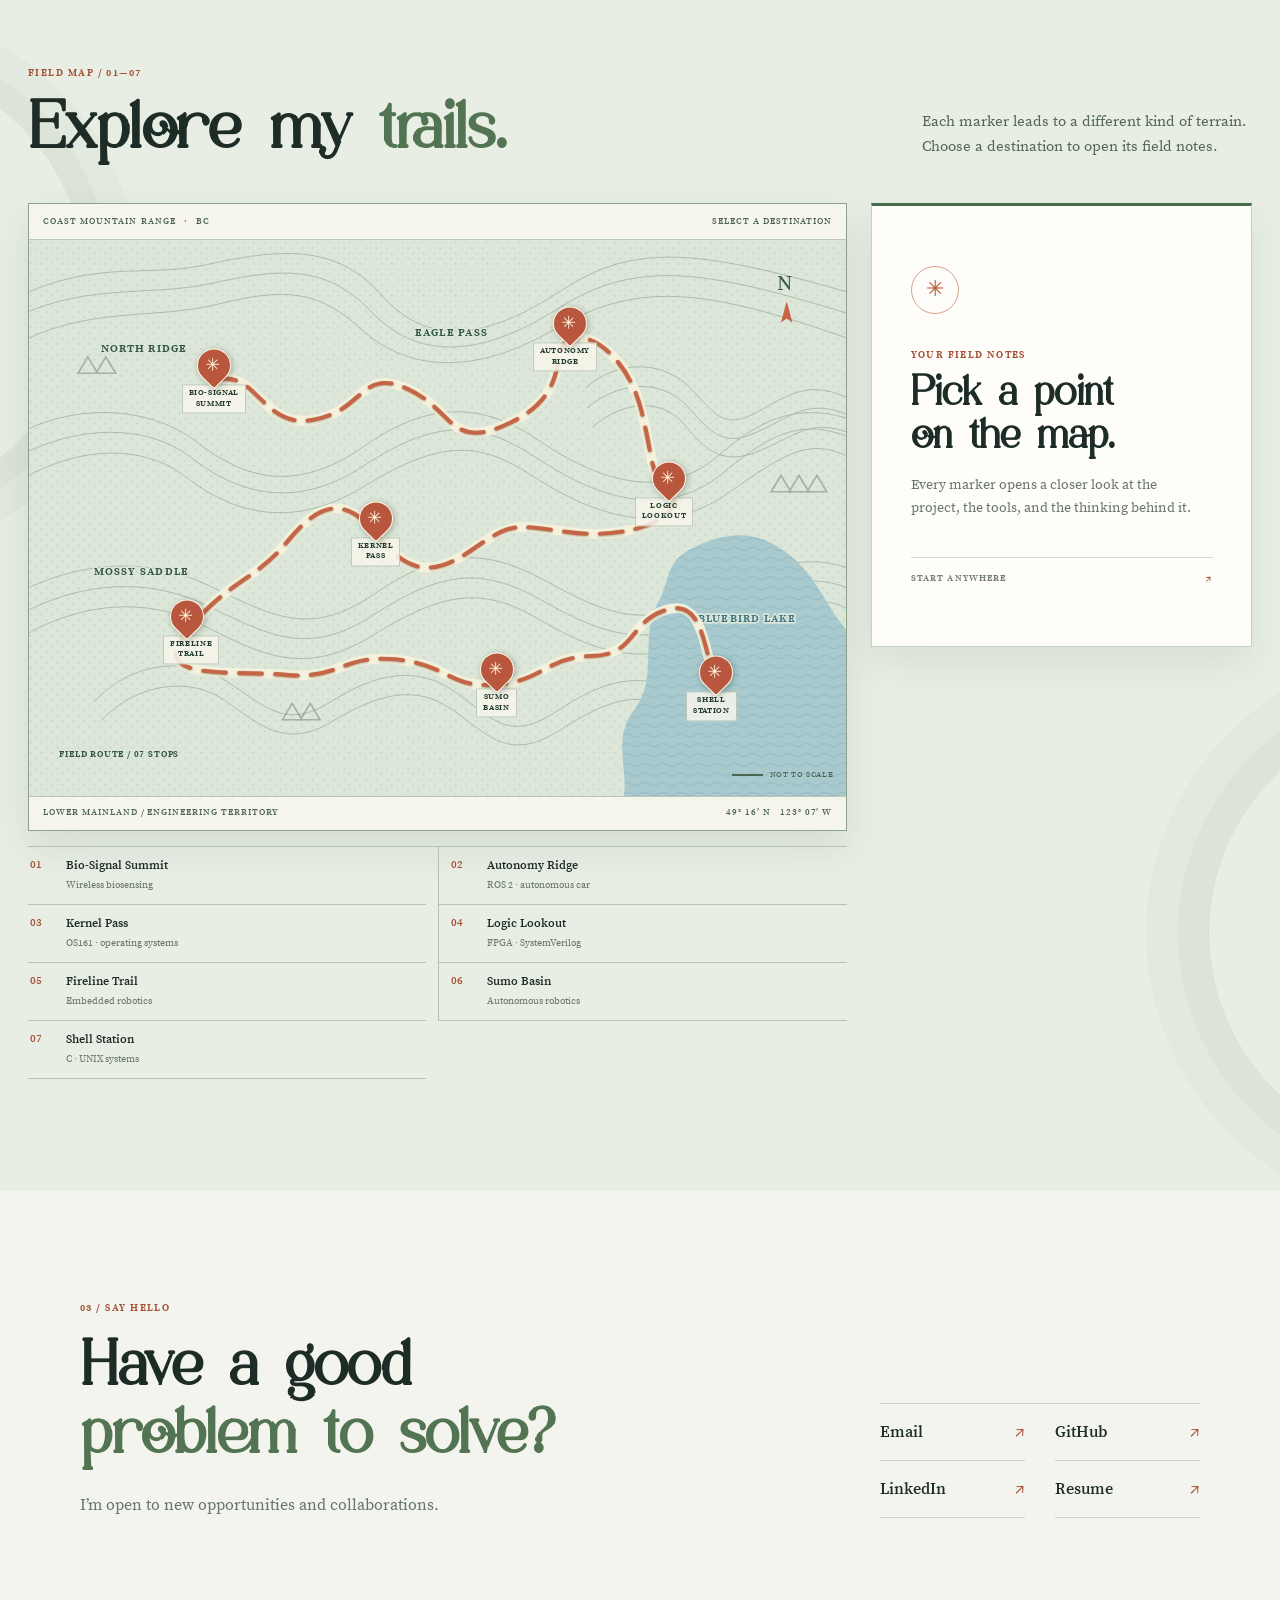
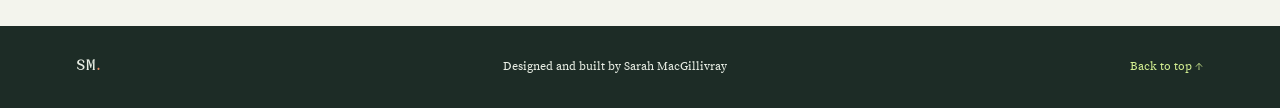
==== commit 6185ed1c: "Changed the fonts" ====
--- a/index.html
+++ b/index.html
@@ -4,20 +4,18 @@
     <meta charset="UTF-8">
     <meta name="viewport" content="width=device-width, initial-scale=1.0">
     <meta name="theme-color" content="#17211e">
-    <meta name="description" content="Sarah MacGillivray is a computer engineering student and software developer at UBC.">
-    <title>Sarah MacGillivray | Computer Engineer & Developer</title>
-    <link rel="preconnect" href="https://fonts.googleapis.com">
-    <link rel="preconnect" href="https://fonts.gstatic.com" crossorigin>
-    <link href="https://fonts.googleapis.com/css2?family=DM+Sans:wght@400;500;600;700&family=Space+Grotesk:wght@400;500;600;700&display=swap" rel="stylesheet">
-    <link rel="stylesheet" href="styles.css?v=2">
-    <script src="script.js?v=2" defer></script>
+    <meta name="description" content="Field notes from Sarah MacGillivray: engineering projects, embedded systems, robotics, and adventures around British Columbia.">
+    <title>FIELD NOTES | Sarah MacGillivray</title>
+    <link rel="stylesheet" href="styles.css?v=5">
+    <link rel="stylesheet" href="field-notes.css?v=6">
+    <script src="script.js?v=6" defer></script>
 </head>
 <body>
     <header class="site-header">
-        <a class="wordmark" href="#home" aria-label="Sarah MacGillivray, home">SM<span>.</span></a>
+        <a class="wordmark" href="#home" aria-label="Sarah MacGillivray, home">FIELD<span> / </span>NOTES</a>
         <nav class="site-nav" aria-label="Main navigation">
+            <a href="#explore">Explore</a>
             <a href="#about">About</a>
-            <a href="#projects">Projects</a>
             <a href="#contact">Contact</a>
         </nav>
         <a class="header-link" href="./additional/Sarah_MacGillivray_Resume_September26.pdf" target="_blank" rel="noreferrer">Resume <span aria-hidden="true">↗</span></a>
@@ -27,24 +25,24 @@
         <section class="hero" id="home" aria-labelledby="hero-title">
             <div class="hero-shade"></div>
             <div class="hero-content">
-                <p class="eyebrow hero-eyebrow"><span class="status-dot"></span> Computer Engineering @ UBC</p>
-                <h1 id="hero-title">Curious by nature.<br><span>Engineer by design.</span></h1>
-                <p class="hero-copy">I build thoughtful software and hardware, from real-time systems to the tools people use every day.</p>
+                <p class="eyebrow hero-eyebrow"><span class="status-dot"></span> Sarah MacGillivray <span class="hero-location">· Vancouver, BC</span></p>
+                <h1 id="hero-title">Always chasing<br><span>the next summit.</span></h1>
+                <p class="hero-copy">A little bit of engineering, a little bit of adventure, and a lot of curiosity.</p>
                 <div class="hero-actions">
-                    <a class="button button-lime" href="#projects">Explore my work <span aria-hidden="true">↓</span></a>
-                    <a class="hero-text-link" href="#about">A little about me <span aria-hidden="true">↗</span></a>
+                    <a class="button button-lime" href="#explore">Explore my trails <span aria-hidden="true">↓</span></a>
+                    <a class="hero-text-link" href="#about">Beyond the trail <span aria-hidden="true">↗</span></a>
                 </div>
             </div>
-            <div class="hero-foot"><span>Vancouver, BC</span><span>Always building</span></div>
+            <div class="hero-foot"><span><i class="status-dot"></i> Available for adventure</span><span>49° 16′ N &nbsp; 123° 07′ W</span></div>
         </section>
 
         <section class="about section-wrap" id="about" aria-labelledby="about-title">
             <div class="section-heading">
-                <p class="eyebrow">01 / A bit about me</p>
-                <h2 id="about-title">I like making<br><span>things work.</span></h2>
+                <p class="eyebrow">FIELD NOTE 01 / THE PERSON BEHIND THE PROJECTS</p>
+                <h2 id="about-title">Beyond<br><span>the trail.</span></h2>
             </div>
             <div class="about-copy">
-                <p class="lead">From elaborate snow forts to embedded systems, I’ve always wanted to know how things work, and what I could make with them.</p>
+                <p class="lead">Cross-country runner, mountain enthusiast, coffee drinker, and engineer who likes understanding how things work.</p>
                 <p>As a fourth-year Computer Engineering student at the University of British Columbia, I’ve worked on production systems across firmware, hardware, machine learning, and full-stack development. I enjoy the details: a responsive interface, a reliable protocol, or a system that stays fast under pressure.</p>
                 <p>Outside engineering, I ski and hike around BC and compete in varsity cross-country and track at UBC. As co-captain of UBC's cross-country team, I have learned to lead with initiative, support my teammates, and work toward shared goals. Balancing training with a demanding degree has also taught me to stay focused, adaptable, and steady when the pace picks up.</p>
                 <div class="skills-block">
@@ -56,45 +54,71 @@
             </div>
         </section>
 
-        <section class="projects-section" id="projects" aria-labelledby="projects-title">
+        <section class="projects-section" id="explore" aria-labelledby="projects-title">
             <div class="section-wrap projects-wrap">
                 <div class="projects-heading">
                     <div class="section-heading">
-                        <p class="eyebrow">02 / Selected work</p>
-                        <h2 id="projects-title">Built with <span>purpose.</span></h2>
+                        <p class="eyebrow">FIELD MAP / 01—07</p>
+                        <h2 id="projects-title">Explore my <span>trails.</span></h2>
                     </div>
-                    <p class="projects-intro">A mix of hardware, systems, and software. Pick a project to see what went into it.</p>
+                    <p class="projects-intro">Each marker leads to a different kind of terrain. Choose a destination to open its field notes.</p>
                 </div>
 
-                <div class="project-grid">
-                    <article class="project-card">
-                        <a class="project-image project-visual capstone-visual" href="#project-biomusic" aria-label="View Wireless Epidermal Biosensing for Biomusic details"><img class="project-logo" src="images/biomusic_logo.png" alt="Biomusic project logo" loading="eager"><span class="visual-kicker">UBC ECE CAPSTONE</span><strong>Signals<br>into sound.</strong><span class="visual-chip">nRF5340 <i>·</i> BLE</span><span class="project-number">01</span></a>
-                        <div class="project-card-body"><p class="project-category">HARDWARE & FIRMWARE · 2026–27</p><h3>Wireless Epidermal Biosensing for Biomusic</h3><p>A wearable sensing patch that streams physiological signals to an app, helping Biomusic turn biosignals into music.</p><button class="text-button" type="button" data-open-project="biomusic">Explore project <span aria-hidden="true">↗</span></button></div>
-                    </article>
-                    <article class="project-card">
-                        <a class="project-image car-photo-card" href="#project-autocar" aria-label="View Autonomous Driving, Parking and Sign Recognition details"><img src="images/car_image_visual.jpg" alt="Autonomous car built for the robotics competition" loading="eager"><span class="image-label">ROS 2 / AUTONOMY</span><span class="project-number">02</span></a>
-                        <div class="project-card-body"><p class="project-category">AUTONOMOUS ROBOTICS · TEAM A2</p><h3>Autonomous Driving & Parking</h3><p>A 1/10-scale car that navigates courses, avoids obstacles, reads parking signs, and parks. Fastest in both driving courses among 15 teams.</p><button class="text-button" type="button" data-open-project="autocar">Explore project <span aria-hidden="true">↗</span></button><button class="text-button demo-button" type="button" data-open-project="autocar" data-play-demo>▶ Watch demos</button></div>
-                    </article>
-                    <article class="project-card">
-                        <a class="project-image" href="#project-os161" aria-label="View OS161 Operating System details"><img src="images/os161.jpg" alt="OS161 operating system project" loading="lazy"><span class="project-number">03</span></a>
-                        <div class="project-card-body"><p class="project-category">OPERATING SYSTEMS</p><h3>OS161 Operating System</h3><p>A Unix-like kernel built from scratch, with synchronization, system calls, process management, and virtual memory.</p><button class="text-button" type="button" data-open-project="os161">Explore project <span aria-hidden="true">↗</span></button></div>
-                    </article>
-                    <article class="project-card">
-                        <a class="project-image" href="#project-arc4" aria-label="View ARC4 FPGA project details"><img src="images/ModelSim_arc4.jpg" alt="ARC4 decryptor simulation in ModelSim" loading="lazy"><span class="project-number">04</span><span class="image-label">FPGA</span></a>
-                        <div class="project-card-body"><p class="project-category">DIGITAL DESIGN · SYSTEMVERILOG</p><h3>ARC4 Decryptor & Parallel Cracker</h3><p>An FPGA cipher system with decryption, key search, and parallelized cryptanalysis.</p><button class="text-button" type="button" data-open-project="arc4">Explore project <span aria-hidden="true">↗</span></button><button class="text-button demo-button" type="button" data-open-project="arc4" data-play-demo>▶ Watch demo</button></div>
-                    </article>
-                    <article class="project-card">
-                        <a class="project-image" href="#project-firefighter" aria-label="View Autonomous Firefighter Robot details"><img src="images/fire_flame.jpg" alt="Flame detection for the autonomous firefighter robot" loading="lazy"><span class="project-number">05</span></a>
-                        <div class="project-card-body"><p class="project-category">ROBOTICS · EMBEDDED</p><h3>Autonomous Firefighter Robot</h3><p>A maze-navigating robot that detects a flame and extinguishes it with an onboard fan.</p><button class="text-button" type="button" data-open-project="firefighter">Explore project <span aria-hidden="true">↗</span></button></div>
-                    </article>
-                    <article class="project-card">
-                        <a class="project-image" href="#project-sumo" aria-label="View Autonomous Sumo-Bot details"><img src="images/sumo.jpg" alt="Autonomous sumo-bot robot" loading="lazy"><span class="project-number">06</span></a>
-                        <div class="project-card-body"><p class="project-category">ROBOTICS · CONTROL</p><h3>Autonomous Sumo-Bot</h3><p>An infrared-sensing robot that finds, charges, and pushes opponents while keeping itself in the ring.</p><button class="text-button" type="button" data-open-project="sumo">Explore project <span aria-hidden="true">↗</span></button><button class="text-button demo-button" type="button" data-open-project="sumo" data-play-demo>▶ Watch demo</button></div>
-                    </article>
-                    <article class="project-card">
-                        <a class="project-image" href="#project-shell" aria-label="View UNIX Shell Implementation details"><img src="images/crash_shell.jpg" alt="Terminal view of the UNIX shell project" loading="lazy"><span class="project-number">07</span></a>
-                        <div class="project-card-body"><p class="project-category">C · UNIX SYSTEMS</p><h3>UNIX Shell Implementation</h3><p>A small shell with job control, signal handling, and foreground and background process management.</p><button class="text-button" type="button" data-open-project="shell">Explore project <span aria-hidden="true">↗</span></button><button class="text-button demo-button" type="button" data-open-project="shell" data-play-demo>▶ Watch demo</button></div>
-                    </article>
+                <div class="field-map-layout">
+                    <div class="map-column">
+                        <div class="map-frame">
+                            <div class="map-topline"><span>COAST MOUNTAIN RANGE <b>·</b> BC</span><span>SELECT A DESTINATION</span></div>
+                            <div class="trail-map" id="trail-map" aria-label="Interactive illustrated map of Sarah's engineering projects">
+                                <svg class="terrain-art" viewBox="0 0 1000 680" role="img" aria-labelledby="map-title map-description" preserveAspectRatio="none">
+                                    <title id="map-title">Field map of engineering trails</title>
+                                    <desc id="map-description">A topographic map with a winding trail connecting seven project destinations through mountain ridges, forest, and a lake.</desc>
+                                    <defs>
+                                        <pattern id="forest-dots" width="13" height="13" patternUnits="userSpaceOnUse"><circle cx="2" cy="3" r="1" fill="#55735d" opacity=".22"/><circle cx="9" cy="10" r="1.2" fill="#55735d" opacity=".16"/></pattern>
+                                        <pattern id="water-lines" width="22" height="12" patternUnits="userSpaceOnUse"><path d="M0 6 Q5 2 11 6 T22 6" fill="none" stroke="#548da0" stroke-width=".8" opacity=".42"/></pattern>
+                                    </defs>
+                                    <rect width="1000" height="680" fill="#dce6d9"/>
+                                    <rect width="1000" height="680" fill="url(#forest-dots)"/>
+                                    <g class="contour-lines" fill="none" stroke="#728c72" stroke-width="1.15" opacity=".48">
+                                        <path d="M-40 83 C75 19 135 48 218 30 S374 2 431 67 559 122 651 62 818 9 1040 75"/><path d="M-35 104 C64 49 143 71 224 53 S363 29 418 87 548 147 647 84 831 36 1031 99"/><path d="M-20 130 C69 80 152 98 229 79 S351 58 405 108 540 170 645 108 838 62 1021 127"/>
+                                        <path d="M-50 260 C40 192 147 202 205 247 S326 311 409 253 556 199 625 246 776 322 843 264 959 195 1045 235"/><path d="M-43 282 C51 220 145 225 198 266 S322 334 410 276 552 221 620 266 774 347 849 285 960 216 1038 257"/><path d="M-31 306 C59 246 142 251 192 290 S316 359 409 302 549 245 615 288 770 370 855 310 961 239 1028 278"/>
+                                        <path d="M-35 444 C46 394 138 384 218 422 S343 487 421 434 553 374 630 416 752 478 834 435 966 377 1036 417"/><path d="M-28 468 C51 419 139 410 215 446 S339 512 421 459 553 399 626 440 751 503 838 459 966 401 1029 440"/><path d="M-18 491 C57 444 139 435 210 470 S334 537 420 484 553 423 622 463 750 527 842 483 966 426 1022 463"/>
+                                        <path d="M80 565 C126 514 196 510 242 540 S314 600 369 565 474 520 520 552 586 616 645 577 745 526 808 555 906 604 975 555"/><path d="M88 588 C133 541 197 534 239 563 S313 624 371 589 473 544 517 574 586 640 649 600 746 549 806 579 904 628 969 579"/>
+                                        <path d="M681 181 C723 144 778 149 809 181 S849 233 890 211 955 169 1007 196"/><path d="M683 205 C728 169 777 173 805 203 S847 256 893 234 958 192 1011 218"/><path d="M689 229 C732 193 776 196 801 225 S846 279 896 257 961 216 1015 241"/>
+                                    </g>
+                                    <path d="M806 380 C862 350 900 357 939 393 C974 425 985 478 1030 500 L1030 710 L720 710 C744 655 707 618 741 574 C771 535 746 483 770 443 C783 421 779 395 806 380Z" fill="#a8c9ce"/>
+                                    <path d="M806 380 C862 350 900 357 939 393 C974 425 985 478 1030 500 L1030 710 L720 710 C744 655 707 618 741 574 C771 535 746 483 770 443 C783 421 779 395 806 380Z" fill="url(#water-lines)"/>
+                                    <g class="map-landmarks" fill="#355840" font-family="Source Serif Pro, Georgia, serif" font-size="13" font-weight="700" letter-spacing="1.5">
+                                        <text x="88" y="137">NORTH RIDGE</text><text x="472" y="118">EAGLE PASS</text><text x="79" y="410">MOSSY SADDLE</text><text x="818" y="467" fill="#3d7584">BLUEBIRD LAKE</text>
+                                    </g>
+                                    <g fill="none" stroke="#527159" stroke-width="2" opacity=".42"><path d="M60 163 l12 -20 12 20z"/><path d="M82 163 l12 -20 12 20z"/><path d="M908 308 l12 -20 12 20z"/><path d="M930 308 l12 -20 12 20z"/><path d="M952 308 l12 -20 12 20z"/><path d="M310 587 l12 -20 12 20z"/><path d="M332 587 l12 -20 12 20z"/></g>
+                                    <path class="route-underlay" d="M226 172 C279 155 284 232 348 220 S405 156 463 182 514 260 590 223 636 131 662 121 733 145 749 208 758 284 783 310 738 367 665 358 594 343 542 379 461 405 424 359 355 321 316 369 242 417 193 479 246 526 314 532 382 507 448 513 514 549 572 544 633 510 688 509 733 468 778 453 824 490 841 548"/>
+                                    <path class="route-trail" id="route-trail" pathLength="1" d="M226 172 C279 155 284 232 348 220 S405 156 463 182 514 260 590 223 636 131 662 121 733 145 749 208 758 284 783 310 738 367 665 358 594 343 542 379 461 405 424 359 355 321 316 369 242 417 193 479 246 526 314 532 382 507 448 513 514 549 572 544 633 510 688 509 733 468 778 453 824 490 841 548"/>
+                                    <g class="map-mapinfo" font-family="Source Serif Pro, Georgia, serif" fill="#355840"><text x="37" y="632" font-size="11" font-weight="700" letter-spacing="1">FIELD ROUTE / 07 STOPS</text><text x="915" y="61" font-size="26" font-weight="500">N</text><path d="M927 75 L920 101 L927 96 L934 101Z" fill="#c66545"/></g>
+                                </svg>
+                                <button class="map-marker marker-biomusic" style="--x:22.6%;--y:25.3%" type="button" data-open-project="biomusic" aria-label="Open Biomusic field note" aria-expanded="false"><span class="marker-glyph">✳</span><span class="marker-name">BIO-SIGNAL<br>SUMMIT</span></button>
+                                <button class="map-marker marker-autocar" style="--x:66.2%;--y:17.8%" type="button" data-open-project="autocar" aria-label="Open Autonomous Car field note" aria-expanded="false"><span class="marker-glyph">✳</span><span class="marker-name">AUTONOMY<br>RIDGE</span></button>
+                                <button class="map-marker marker-os161" style="--x:42.4%;--y:52.8%" type="button" data-open-project="os161" aria-label="Open OS161 field note" aria-expanded="false"><span class="marker-glyph">✳</span><span class="marker-name">KERNEL<br>PASS</span></button>
+                                <button class="map-marker marker-arc4" style="--x:78.3%;--y:45.6%" type="button" data-open-project="arc4" aria-label="Open ARC4 field note" aria-expanded="false"><span class="marker-glyph">✳</span><span class="marker-name">LOGIC<br>LOOKOUT</span></button>
+                                <button class="map-marker marker-firefighter" style="--x:19.3%;--y:70.4%" type="button" data-open-project="firefighter" aria-label="Open Firefighter Robot field note" aria-expanded="false"><span class="marker-glyph">✳</span><span class="marker-name">FIRELINE<br>TRAIL</span></button>
+                                <button class="map-marker marker-sumo" style="--x:57.2%;--y:80%" type="button" data-open-project="sumo" aria-label="Open Sumo-Bot field note" aria-expanded="false"><span class="marker-glyph">✳</span><span class="marker-name">SUMO<br>BASIN</span></button>
+                                <button class="map-marker marker-shell" style="--x:84.1%;--y:80.6%" type="button" data-open-project="shell" aria-label="Open UNIX Shell field note" aria-expanded="false"><span class="marker-glyph">✳</span><span class="marker-name">SHELL<br>STATION</span></button>
+                                <div class="map-scale" aria-hidden="true"><span></span><span>NOT TO SCALE</span></div>
+                            </div>
+                            <div class="map-bottomline"><span>LOWER MAINLAND / ENGINEERING TERRITORY</span><span>49° 16′ N &nbsp; 123° 07′ W</span></div>
+                        </div>
+                        <nav class="destination-index" aria-label="Map destinations">
+                            <button type="button" data-open-project="biomusic" aria-expanded="false"><span class="destination-number">01</span><span><strong>Bio-Signal Summit</strong><small>Wireless biosensing</small></span><span class="destination-arrow">↗</span></button>
+                            <button type="button" data-open-project="autocar" aria-expanded="false"><span class="destination-number">02</span><span><strong>Autonomy Ridge</strong><small>ROS 2 · autonomous car</small></span><span class="destination-arrow">↗</span></button>
+                            <button type="button" data-open-project="os161" aria-expanded="false"><span class="destination-number">03</span><span><strong>Kernel Pass</strong><small>OS161 · operating systems</small></span><span class="destination-arrow">↗</span></button>
+                            <button type="button" data-open-project="arc4" aria-expanded="false"><span class="destination-number">04</span><span><strong>Logic Lookout</strong><small>FPGA · SystemVerilog</small></span><span class="destination-arrow">↗</span></button>
+                            <button type="button" data-open-project="firefighter" aria-expanded="false"><span class="destination-number">05</span><span><strong>Fireline Trail</strong><small>Embedded robotics</small></span><span class="destination-arrow">↗</span></button>
+                            <button type="button" data-open-project="sumo" aria-expanded="false"><span class="destination-number">06</span><span><strong>Sumo Basin</strong><small>Autonomous robotics</small></span><span class="destination-arrow">↗</span></button>
+                            <button type="button" data-open-project="shell" aria-expanded="false"><span class="destination-number">07</span><span><strong>Shell Station</strong><small>C · UNIX systems</small></span><span class="destination-arrow">↗</span></button>
+                        </nav>
+                    </div>
+                    <aside class="field-note-panel" id="field-note-panel" aria-live="polite" aria-label="Selected destination field notes">
+                        <div class="field-note-empty"><span class="empty-compass" aria-hidden="true">✳</span><p class="eyebrow">YOUR FIELD NOTES</p><h3>Pick a point<br>on the map.</h3><p>Every marker opens a closer look at the project, the tools, and the thinking behind it.</p><div class="empty-coordinates">START ANYWHERE <span>↗</span></div></div>
+                    </aside>
                 </div>
 
                 <div class="project-details" aria-live="polite">
@@ -106,7 +130,7 @@
                     <article class="project-detail" id="project-autocar" data-project="autocar" hidden>
                         <div class="detail-heading"><div><p class="project-category">AUTONOMOUS ROBOTICS · TEAM A2</p><h3>Autonomous Driving, Parking & Sign Recognition</h3></div><button class="close-detail" type="button" aria-label="Close project details">×</button></div>
                         <div class="car-media-grid"><div class="demo-player car-demo-player"><div class="demo-label"><span class="status-dot"></span><span id="car-demo-title">Obstacle avoidance demo</span></div><div class="demo-selectors" role="group" aria-label="Choose an autonomous car demo"><button type="button" class="demo-selector is-active" data-car-demo data-demo-title="Obstacle avoidance demo" data-demo-src="additional/obstacle_avoidance.mp4" aria-pressed="true">Obstacle avoidance</button><button type="button" class="demo-selector" data-car-demo data-demo-title="Parallel parking demo" data-demo-src="additional/parallel.MP4" aria-pressed="false">Parallel parking</button><button type="button" class="demo-selector" data-car-demo data-demo-title="Reverse parking demo" data-demo-src="additional/reverse_parking.mp4" aria-pressed="false">Reverse parking</button></div><video id="car-demo-video" controls playsinline preload="metadata" poster="images/car_image_visual.jpg"><source src="additional/obstacle_avoidance.mp4" type="video/mp4">Your browser does not support embedded video. You can <a href="additional/obstacle_avoidance.mp4">open the video file</a> instead.</video></div><figure class="car-detail-photo"><img src="images/car_image_visual.jpg" alt="The autonomous car used for the driving and parking competition" loading="eager"><figcaption>Competition car · Team A2</figcaption></figure></div>
-                        <div class="detail-grid"><div><p class="detail-lead">A 1/10-scale autonomous car that can navigate, react to obstacles, read parking signs, and park.</p><p>The ROS 2 system combines track-following planners with a safety layer that can reduce speed, plus a state machine coordinating parking-spot search, sign checks, parking, and exit maneuvers. The perception stack uses camera and depth data, LiDAR, and parking-sign recognition.</p><p><strong>Competition result</strong><br>Against 15 groups, our car was the fastest on both the obstacle course and the straight course, and achieved the most functional parking performance.</p><ul class="detail-list"><li>ROS 2 planners for wall following and gap following</li><li>Obstacle-aware braking and drive control</li><li>LiDAR parking-spot detection and maneuvering</li><li>Parking-sign detection and interpretation</li></ul></div><div class="detail-aside"><h4>Technologies</h4><p>ROS 2 · Python · OpenCV · YOLOv8 · TensorRT · LiDAR · Depth camera · Ackermann steering</p></div></div>
+                        <div class="detail-grid"><div><p class="detail-lead">A small scale autonomous car that can navigate, react to obstacles, read parking signs, and park.</p><p>The ROS 2 system combines track-following planners with a safety layer that can reduce speed, plus a state machine coordinating parking-spot search, sign checks, parking, and exit maneuvers. The perception stack uses camera and depth data, LiDAR, and parking-sign recognition.</p><p><strong>Competition result</strong><br>Against 15 groups, our car was the fastest on both the obstacle course and the straight course, and achieved the most functional parking performance.</p><ul class="detail-list"><li>ROS 2 planners for wall following and gap following</li><li>Obstacle-aware braking and drive control</li><li>LiDAR parking-spot detection and maneuvering</li><li>Parking-sign detection and interpretation</li></ul></div><div class="detail-aside"><h4>Technologies</h4><p>ROS 2 · Python · OpenCV · YOLOv8 · TensorRT · LiDAR · Depth camera · Ackermann steering</p></div></div>
                     </article>
                     <article class="project-detail" id="project-os161" data-project="os161" hidden>
                         <div class="detail-heading"><div><p class="project-category">OPERATING SYSTEMS</p><h3>OS161 Operating System</h3></div><button class="close-detail" type="button" aria-label="Close project details">×</button></div>
--- a/styles.css
+++ b/styles.css
@@ -7,8 +7,8 @@
     --line: #d9ddd5;
     --lime: #d3f36b;
     --green: #376b53;
-    --display: "Space Grotesk", "Trebuchet MS", sans-serif;
-    --body: "DM Sans", "Segoe UI", sans-serif;
+    --display: "Wasted Vindey", "Trebuchet MS", sans-serif;
+    --body: "Source Serif Pro", Georgia, serif;
 }
 
 * { box-sizing: border-box; }
@@ -52,7 +52,7 @@
 .section-heading h2 span, .contact h2 span { color: var(--green); }
 .about-copy { max-width: 650px; color: var(--muted); }
 .about-copy p { margin-bottom: 18px; }
-.about-copy .lead { color: var(--ink); font: 500 1.42rem/1.45 var(--display); }
+.about-copy .lead { color: var(--ink); font: 600 1.3rem/1.5 var(--body); }
 .skills-block { margin-top: 36px; }
 .skills-block h3 { margin: 0 0 13px; font-size: .9rem; }
 .skill-list { display: flex; flex-wrap: wrap; gap: 8px; margin: 0; padding: 0; list-style: none; }
@@ -108,7 +108,7 @@
 .close-detail:hover { background: var(--paper); }
 .detail-grid { display: grid; grid-template-columns: 1.5fr .65fr; gap: clamp(30px, 7vw, 90px); padding-top: 28px; }
 .detail-grid > div:first-child { max-width: 680px; color: var(--muted); }
-.detail-lead { color: var(--ink); font: 500 1.18rem/1.5 var(--display); }
+.detail-lead { color: var(--ink); font: 600 1.08rem/1.55 var(--body); }
 .detail-list { display: grid; gap: 8px; padding-left: 20px; }
 .detail-list li::marker { color: var(--green); }
 .detail-aside { align-self: start; padding: 18px 20px; border-left: 3px solid var(--green); background: var(--paper); color: var(--muted); font-size: .9rem; }
--- a/field-notes.css
+++ b/field-notes.css
@@ -0,0 +1,287 @@
+:root {
+    --ink: #1d2c26;
+    --muted: #65756a;
+    --paper: #f3f4ed;
+    --white: #fffefa;
+    --line: #cbd4c8;
+    --lime: #d3ef91;
+    --green: #355d45;
+    --trail: #c66545;
+    --body: "Source Serif Pro", Georgia, serif;
+}
+
+@font-face {
+    font-family: "Source Serif Pro";
+    src: url("fonts/SourceSerifPro-Regular.ttf") format("truetype");
+    font-style: normal;
+    font-weight: 400;
+    font-display: swap;
+}
+
+@font-face {
+    font-family: "Source Serif Pro";
+    src: url("fonts/SourceSerifPro-Semibold.ttf") format("truetype");
+    font-style: normal;
+    font-weight: 600;
+    font-display: swap;
+}
+
+@font-face {
+    font-family: "Source Serif Pro";
+    src: url("fonts/SourceSerifPro-Bold.ttf") format("truetype");
+    font-style: normal;
+    font-weight: 700;
+    font-display: swap;
+}
+
+@font-face {
+    font-family: "Wasted Vindey";
+    src: url("fonts/Wasted-Vindey.ttf") format("truetype");
+    font-style: normal;
+    font-weight: 400;
+    font-display: swap;
+}
+
+html { scroll-padding-top: 76px; }
+body { background: var(--paper); color: var(--ink); }
+
+.site-header {
+    position: fixed;
+    height: 70px;
+    padding-inline: clamp(20px, 5vw, 72px);
+    border-bottom-color: rgb(255 254 250 / 18%);
+    background: rgb(22 37 31 / 82%);
+    backdrop-filter: blur(14px);
+}
+.wordmark { font: 700 .9rem/1 var(--display); letter-spacing: .13em; }
+.wordmark span { color: #e78d65; }
+.site-nav { gap: clamp(18px, 3.2vw, 44px); }
+.site-nav a, .header-link { font-size: .71rem; letter-spacing: .12em; text-transform: uppercase; }
+.site-nav a:hover, .header-link:hover { color: var(--lime); }
+
+.hero {
+    min-height: max(720px, 94svh);
+    padding: 140px clamp(24px, 9vw, 132px) 96px;
+    background-position: center 48%;
+}
+.hero-shade {
+    background: linear-gradient(90deg, rgb(15 29 24 / 77%) 0%, rgb(15 29 24 / 46%) 48%, rgb(15 29 24 / 8%) 100%), linear-gradient(0deg, rgb(15 29 24 / 42%), transparent 48%);
+}
+.hero-content { width: min(100%, 800px); max-width: 800px; }
+.hero-eyebrow { gap: 12px; color: #f3f4ed; font-size: .7rem; }
+.hero-eyebrow .status-dot, .hero-foot .status-dot { background: #d3ef91; }
+.hero-location { color: rgb(255 254 250 / 69%); font-weight: 500; }
+.hero h1 { font-size: 5.35rem; line-height: 1.03; letter-spacing: 0; }
+.hero h1 span { color: #d3ef91; }
+.hero-copy { max-width: 500px; margin-top: 27px; font-size: clamp(1.02rem, 1.65vw, 1.22rem); }
+.button-lime { background: #d3ef91; }
+.hero-text-link span { color: #f1a17d; }
+.hero-foot { inset-inline: clamp(24px, 5vw, 72px); display: flex; align-items: center; gap: 22px; font-size: .65rem; letter-spacing: .14em; }
+.hero-foot > span:first-child { display: flex; align-items: center; gap: 10px; }
+
+.about {
+    width: min(1120px, calc(100% - 48px));
+    grid-template-columns: minmax(220px, .7fr) 1.3fr;
+    gap: clamp(42px, 9vw, 132px);
+    padding-block: 112px 122px;
+}
+.about .eyebrow, .projects-section .eyebrow, .contact .eyebrow { color: #a44f35; font-size: .65rem; letter-spacing: .14em; }
+.section-heading h2, .contact h2 { font-size: 4.2rem; letter-spacing: 0; }
+.section-heading h2 span, .contact h2 span { color: #527452; }
+.about-copy { max-width: 690px; }
+.about-copy .lead { font-size: 1.3rem; }
+.skills-block h3 { font-size: .83rem; text-transform: uppercase; letter-spacing: .08em; }
+.skill-list li { border-color: #bac8b8; color: #3c5745; background: rgb(255 255 255 / 32%); }
+
+.projects-section {
+    position: relative;
+    overflow: hidden;
+    padding-block: 100px 112px;
+    background: #e8eee4;
+    background-image: radial-gradient(#a9bca5 0.6px, transparent .6px);
+    background-size: 16px 16px;
+}
+.projects-section::before, .projects-section::after {
+    content: "";
+    position: absolute;
+    width: 440px;
+    height: 440px;
+    border: 1px solid rgb(82 116 82 / 12%);
+    border-radius: 50%;
+    pointer-events: none;
+}
+.projects-section::before { top: 8%; left: -355px; box-shadow: 0 0 0 24px rgb(82 116 82 / 4%), 0 0 0 52px rgb(82 116 82 / 4%); }
+.projects-section::after { right: -370px; bottom: 3%; box-shadow: 0 0 0 30px rgb(82 116 82 / 4%), 0 0 0 62px rgb(82 116 82 / 4%); }
+.projects-wrap { position: relative; z-index: 1; width: min(1320px, calc(100% - 56px)); }
+.projects-heading { align-items: end; margin-bottom: 36px; }
+.projects-heading .eyebrow { margin-bottom: 15px; }
+.projects-heading .section-heading h2 { font-size: 4.2rem; }
+.projects-intro { max-width: 330px; margin-bottom: 8px; color: #53675a; font-size: .94rem; }
+
+.field-map-layout { display: grid; grid-template-columns: minmax(0, 1.55fr) minmax(300px, .72fr); align-items: start; gap: 24px; }
+.map-column { min-width: 0; }
+.map-frame { overflow: hidden; border: 1px solid #8da18b; background: #f6f5eb; box-shadow: 0 16px 36px rgb(32 54 38 / 10%); }
+.map-topline, .map-bottomline { min-height: 36px; padding: 0 14px; display: flex; justify-content: space-between; align-items: center; gap: 10px; color: #4a6550; font: 600 .59rem/1.2 var(--body); letter-spacing: .11em; }
+.map-topline { border-bottom: 1px solid #b9c9b5; }
+.map-topline b { padding-inline: 5px; color: var(--trail); }
+.map-bottomline { min-height: 34px; border-top: 1px solid #b9c9b5; font-size: .55rem; }
+.trail-map { position: relative; overflow: hidden; aspect-ratio: 1000 / 680; isolation: isolate; background: #dce6d9; }
+.terrain-art { position: absolute; inset: 0; width: 100%; height: 100%; }
+.contour-lines { animation: contour-drift 48s linear infinite alternate; transform-origin: center; }
+.map-landmarks text { paint-order: stroke; stroke: #dce6d9; stroke-width: 4px; stroke-linejoin: round; }
+.route-underlay, .route-trail { fill: none; stroke-linecap: round; stroke-linejoin: round; }
+.route-underlay { stroke: #f8f3dd; stroke-width: 12px; opacity: .94; }
+.route-trail { stroke: #c66545; stroke-width: 5px; stroke-dasharray: .012 .007; stroke-dashoffset: 1; filter: drop-shadow(0 1px 1px rgb(44 56 39 / 38%)); transition: stroke-dashoffset 2.8s cubic-bezier(.22,.7,.2,1); }
+.route-trail.is-visible { stroke-dashoffset: 0; }
+.map-marker { --marker-color: #b9573e; position: absolute; left: var(--x); top: var(--y); width: 120px; min-height: 62px; padding: 0; display: flex; flex-direction: column; align-items: center; gap: 2px; transform: translate(-50%, -50%); border: 0; color: #263d2e; background: transparent; cursor: pointer; }
+.marker-glyph { width: 34px; height: 34px; display: grid; place-items: center; position: relative; z-index: 1; border: 1px solid #fff9e9; border-radius: 50% 50% 50% 3px; color: #fff8df; background: var(--marker-color); box-shadow: 0 2px 6px rgb(38 54 38 / 33%); font: 1.1rem/1 var(--body); transform: rotate(-45deg); transition: transform .2s, background .2s, box-shadow .2s; }
+.marker-glyph::first-letter { transform: rotate(45deg); }
+.map-marker:hover .marker-glyph, .map-marker:focus-visible .marker-glyph, .map-marker[aria-expanded="true"] .marker-glyph { background: #294d37; box-shadow: 0 0 0 5px rgb(198 101 69 / 25%), 0 2px 6px rgb(38 54 38 / 33%); transform: rotate(-45deg) scale(1.13); }
+.marker-name { padding: 3px 6px; border: 1px solid rgb(53 88 64 / 26%); background: rgb(246 245 235 / 88%); font: 700 .53rem/1.25 var(--body); letter-spacing: .075em; text-align: center; white-space: nowrap; }
+.marker-autocar .marker-name, .marker-arc4 .marker-name, .marker-shell .marker-name { margin-left: -10px; }
+.marker-firefighter .marker-name { margin-left: 9px; }
+.map-scale { position: absolute; right: 13px; bottom: 14px; display: flex; align-items: center; gap: 7px; color: #4a6550; font-size: .51rem; letter-spacing: .08em; }
+.map-scale span:first-child { width: 31px; border-top: 2px solid #4a6550; }
+.destination-index { display: grid; grid-template-columns: repeat(2, minmax(0, 1fr)); margin-top: 15px; border-top: 1px solid #b4c3b0; }
+.destination-index button { min-width: 0; min-height: 58px; padding: 9px 10px 9px 2px; display: grid; grid-template-columns: 28px minmax(0, 1fr) 16px; align-items: center; gap: 8px; border: 0; border-bottom: 1px solid #b4c3b0; color: var(--ink); background: transparent; cursor: pointer; text-align: left; transition: background .2s, padding .2s; }
+.destination-index button:nth-child(odd) { margin-right: 12px; }
+.destination-index button:nth-child(even) { padding-left: 12px; border-left: 1px solid #b4c3b0; }
+.destination-index button:hover, .destination-index button.is-active { padding-left: 9px; background: rgb(255 254 250 / 58%); }
+.destination-number { align-self: start; padding-top: 2px; color: #a44f35; font: 600 .66rem var(--body); }
+.destination-index button > span:nth-child(2) { min-width: 0; }
+.destination-index strong, .destination-index small { display: block; overflow: hidden; text-overflow: ellipsis; white-space: nowrap; }
+.destination-index strong { font: 600 .78rem/1.3 var(--body); }
+.destination-index small { margin-top: 2px; color: #6a796d; font-size: .62rem; }
+.destination-arrow { color: #a44f35; opacity: 0; transition: opacity .2s, transform .2s; }
+.destination-index button:hover .destination-arrow, .destination-index button.is-active .destination-arrow { opacity: 1; transform: translate(2px, -2px); }
+
+.field-note-panel { position: sticky; top: 88px; min-width: 0; min-height: 444px; border: 1px solid #c6d0c3; border-top: 3px solid #456b4b; background: rgb(255 254 250 / 94%); box-shadow: 0 16px 36px rgb(32 54 38 / 8%); }
+.field-note-empty { min-height: 440px; padding: 34px clamp(22px, 3vw, 40px); display: flex; flex-direction: column; justify-content: center; align-items: flex-start; }
+.empty-compass { width: 48px; height: 48px; margin-bottom: 33px; display: grid; place-items: center; border: 1px solid #d5a28c; border-radius: 50%; color: #b9573e; font-size: 1.4rem; }
+.field-note-empty .eyebrow { margin-bottom: 11px; color: #a44f35; font-size: .61rem; }
+.field-note-empty h3 { margin: 0 0 15px; font: 600 2.6rem/1.02 var(--display); letter-spacing: 0; }
+.field-note-empty > p:not(.eyebrow) { max-width: 280px; color: #69776b; font-size: .88rem; }
+.empty-coordinates { width: 100%; margin-top: 23px; padding-top: 13px; display: flex; justify-content: space-between; border-top: 1px solid #d4dacf; color: #758175; font-size: .58rem; font-weight: 700; letter-spacing: .12em; }
+.empty-coordinates span { color: #a44f35; }
+.field-note-panel .project-details { margin: 0; }
+.field-note-panel .project-detail { padding: clamp(22px, 2.7vw, 36px); border: 0; background: transparent; box-shadow: none; animation: note-arrive .32s ease both; }
+.field-note-panel .detail-heading { padding-bottom: 17px; }
+.field-note-panel .detail-heading h3 { font-size: 1.8rem; letter-spacing: 0; }
+.field-note-panel .detail-heading .project-category { max-width: calc(100% - 50px); font-size: .57rem; line-height: 1.6; }
+.field-note-panel .close-detail { width: 34px; height: 34px; flex-basis: 34px; font-size: 1.4rem; }
+.field-note-panel .detail-grid { grid-template-columns: 1fr; gap: 15px; padding-top: 20px; }
+.field-note-panel .detail-grid > div:first-child { max-width: none; font-size: .85rem; }
+.field-note-panel .detail-lead { font-size: 1.03rem; }
+.field-note-panel .detail-aside { padding: 13px 15px; font-size: .78rem; }
+.field-summary { display: grid; grid-template-columns: repeat(3, minmax(0, 1fr)); margin-top: 15px; border-block: 1px solid #d5ddd2; }
+.field-summary > div { min-width: 0; padding: 10px 8px 11px 0; }
+.field-summary > div + div { padding-left: 9px; border-left: 1px solid #d5ddd2; }
+.field-summary span, .field-summary strong { display: block; }
+.field-summary span { margin-bottom: 5px; color: #8d5b44; font-size: .49rem; font-weight: 700; letter-spacing: .09em; }
+.field-summary strong { overflow-wrap: anywhere; color: #344a39; font-size: .62rem; line-height: 1.35; }
+.field-note-panel .detail-list { gap: 5px; padding-left: 17px; font-size: .81rem; }
+.field-note-panel .demo-player { margin: 20px 0 0; padding: 10px; }
+.field-note-panel .demo-player video { max-height: 310px; }
+.field-note-panel .biomusic-media { grid-template-columns: 105px minmax(0, 1fr); gap: 8px; margin-top: 17px; }
+.field-note-panel .biomusic-brand { padding: 8px; }
+.field-note-panel .biomusic-brand img { height: 90px; }
+.field-note-panel .biomusic-system { padding: 7px; }
+.field-note-panel .biomusic-system img { max-height: 160px; }
+.field-note-panel .biomusic-media figcaption { padding: 7px; font-size: .64rem; }
+.field-note-panel .car-media-grid { grid-template-columns: 1fr; gap: 10px; margin-top: 18px; }
+.field-note-panel .car-detail-photo { grid-row: 1; }
+.field-note-panel .car-detail-photo img { max-height: 190px; }
+.field-note-panel .demo-selector { flex: 1 1 100px; font-size: .65rem; }
+.field-note-panel .project-detail > .detail-grid { margin-top: 0; }
+.field-note-panel [hidden] { display: none !important; }
+.field-map-layout.has-selection .field-note-empty { display: none; }
+
+.contact { width: min(1120px, calc(100% - 48px)); padding-block: 108px; }
+.contact h2 { font-size: clamp(2.65rem, 5vw, 4.7rem); }
+.contact-links a:hover { color: #a44f35; }
+.contact-links a span { color: #a44f35; }
+.site-footer { color: #e8eee4; background: #1d2c26; }
+.site-footer .wordmark span { color: #e78d65; }
+.site-footer > a:last-child { color: #d3ef91; }
+
+@keyframes note-arrive { from { opacity: 0; transform: translateY(8px); } to { opacity: 1; transform: translateY(0); } }
+@keyframes contour-drift { from { transform: translate(-.5%, -.35%); } to { transform: translate(.5%, .35%); } }
+@media (prefers-reduced-motion: reduce) { .contour-lines { animation: none; } }
+
+@media (max-width: 1040px) {
+    .field-map-layout { grid-template-columns: minmax(0, 1.2fr) minmax(280px, .8fr); gap: 17px; }
+    .field-note-panel { min-height: 390px; }
+    .field-note-empty { min-height: 388px; }
+    .map-marker { transform: translate(-50%, -50%) scale(.91); }
+    .hero h1 { font-size: 4.5rem; }
+    .section-heading h2, .contact h2, .projects-heading .section-heading h2 { font-size: 3.5rem; }
+}
+@media (max-width: 760px) {
+    .site-header { height: 62px; padding-inline: 18px; }
+    .site-nav { gap: clamp(12px, 3vw, 22px); }
+    .site-nav a, .header-link { font-size: .61rem; letter-spacing: .07em; }
+    .wordmark { font-size: .73rem; }
+    .hero { min-height: max(680px, 92svh); padding: 120px 25px 90px; background-position: 54% center; }
+    .hero-content { width: 100%; max-width: 540px; }
+    .hero-shade { background: linear-gradient(90deg, rgb(15 29 24 / 73%), rgb(15 29 24 / 25%)), linear-gradient(0deg, rgb(15 29 24 / 48%), transparent 60%); }
+    .hero h1 { font-size: 3.2rem; }
+    .hero-foot { inset-inline: 24px; font-size: .56rem; }
+    .about { width: min(100% - 42px, 580px); grid-template-columns: 1fr; gap: 26px; padding-block: 82px 90px; }
+    .projects-section { padding-block: 78px 84px; }
+    .section-heading h2, .contact h2, .projects-heading .section-heading h2 { font-size: 3.1rem; }
+    .projects-wrap { width: min(100% - 32px, 640px); }
+    .projects-heading { gap: 14px; margin-bottom: 25px; }
+    .projects-intro { font-size: .87rem; }
+    .field-map-layout { grid-template-columns: 1fr; gap: 18px; }
+    .trail-map { aspect-ratio: 1 / .86; }
+    .map-marker { width: 90px; transform: translate(-50%, -50%) scale(.78); }
+    .marker-name { font-size: .5rem; }
+    .map-topline, .map-bottomline { padding-inline: 9px; font-size: .49rem; letter-spacing: .065em; }
+    .destination-index { grid-template-columns: repeat(2, minmax(0, 1fr)); margin-top: 10px; }
+    .destination-index button { min-height: 56px; padding-right: 4px; grid-template-columns: 22px minmax(0, 1fr) 12px; gap: 5px; }
+    .destination-index button:nth-child(odd) { margin-right: 6px; }
+    .destination-index button:nth-child(even) { padding-left: 7px; }
+    .destination-index strong { font-size: .7rem; }
+    .destination-index small { font-size: .56rem; }
+    .field-note-panel { position: relative; top: auto; min-height: 0; }
+    .field-note-empty { min-height: 330px; }
+    .field-note-panel .project-detail { padding: 22px; }
+    .field-note-panel .detail-grid { grid-template-columns: minmax(0, 1fr) minmax(125px, .56fr); gap: 14px; }
+    .field-note-panel .biomusic-media { grid-template-columns: 100px minmax(0, 1fr); }
+    .field-note-panel .car-media-grid { grid-template-columns: minmax(0, 1.3fr) minmax(135px, .7fr); }
+    .field-note-panel .car-detail-photo { grid-row: auto; }
+    .contact { width: min(100% - 42px, 580px); padding-block: 82px; }
+}
+@media (max-width: 480px) {
+    .site-header { padding-inline: 13px; }
+    .site-nav { gap: 10px; }
+    .site-nav a, .header-link { font-size: .55rem; }
+    .wordmark { font-size: .67rem; letter-spacing: .08em; }
+    .hero { min-height: 690px; min-height: 94svh; padding-inline: 22px; }
+    .hero-eyebrow { flex-wrap: wrap; font-size: .61rem; }
+    .hero h1 { font-size: clamp(3.1rem, 14vw, 4.5rem); }
+    .hero-foot { inset-inline: 20px; font-size: .49rem; letter-spacing: .09em; }
+    .hero h1 { font-size: 2.4rem; }
+    .section-heading h2, .contact h2, .projects-heading .section-heading h2 { font-size: 2.65rem; }
+    .map-topline, .map-bottomline { font-size: .42rem; }
+    .map-marker { transform: translate(-50%, -50%) scale(.68); }
+    .marker-name { display: none; }
+    .destination-index button:nth-child(odd) { margin-right: 4px; }
+    .destination-index button:nth-child(even) { padding-left: 5px; }
+    .destination-number { font-size: .58rem; }
+    .destination-index strong { font-size: .64rem; }
+    .destination-index small { font-size: .52rem; }
+    .field-note-panel .project-detail { padding: 18px; }
+    .field-note-panel .detail-heading { gap: 10px; }
+    .field-note-panel .detail-heading h3 { font-size: 1.4rem; }
+    .field-note-panel .detail-grid { grid-template-columns: 1fr; }
+    .field-note-panel .biomusic-media, .field-note-panel .car-media-grid { grid-template-columns: 1fr; }
+    .field-note-panel .biomusic-brand { flex-direction: row; justify-content: flex-start; gap: 10px; }
+    .field-note-panel .biomusic-brand img { width: 68px; height: 68px; }
+    .field-note-panel .car-detail-photo img { max-height: 220px; }
+    .contact-links { min-width: 0; width: 100%; }
+    .site-footer { padding-inline: 17px; }
+}
+@media (max-width: 380px) {
+    .hero h1 { font-size: 1.9rem; }
+}
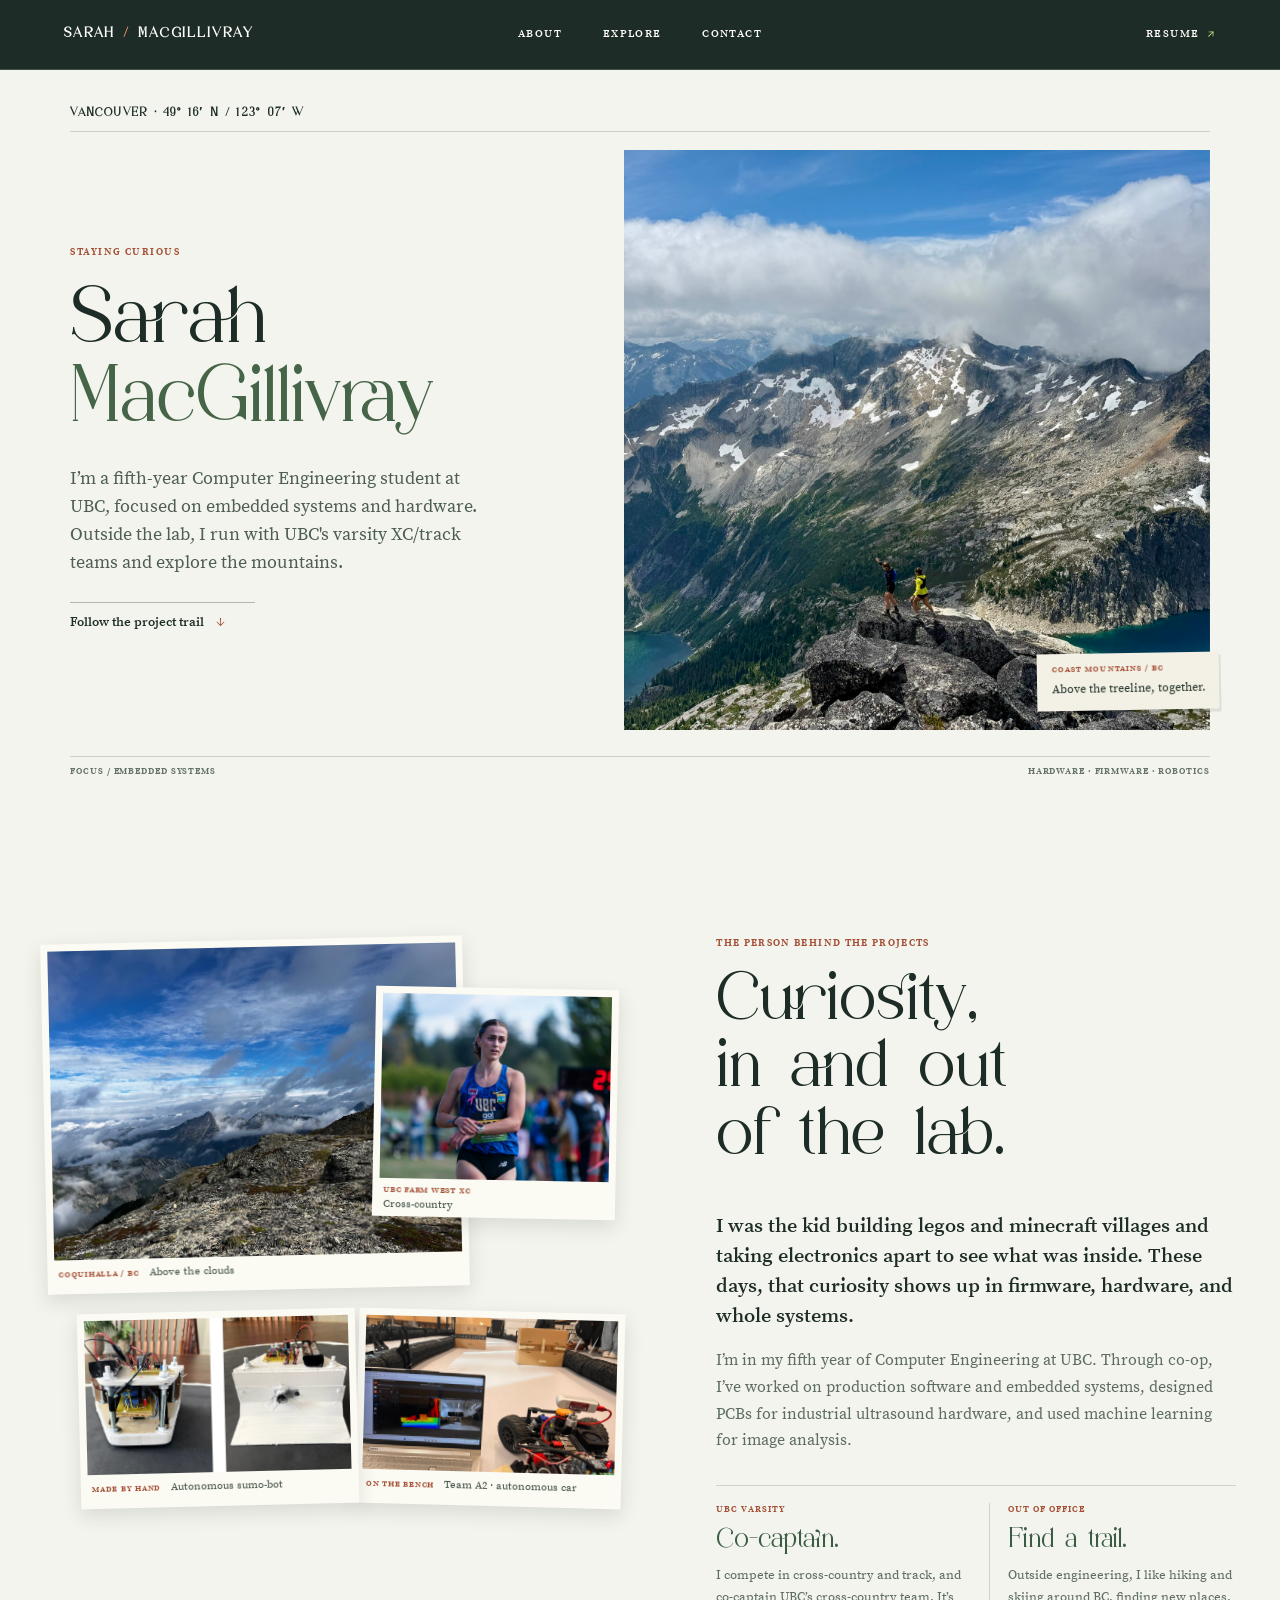
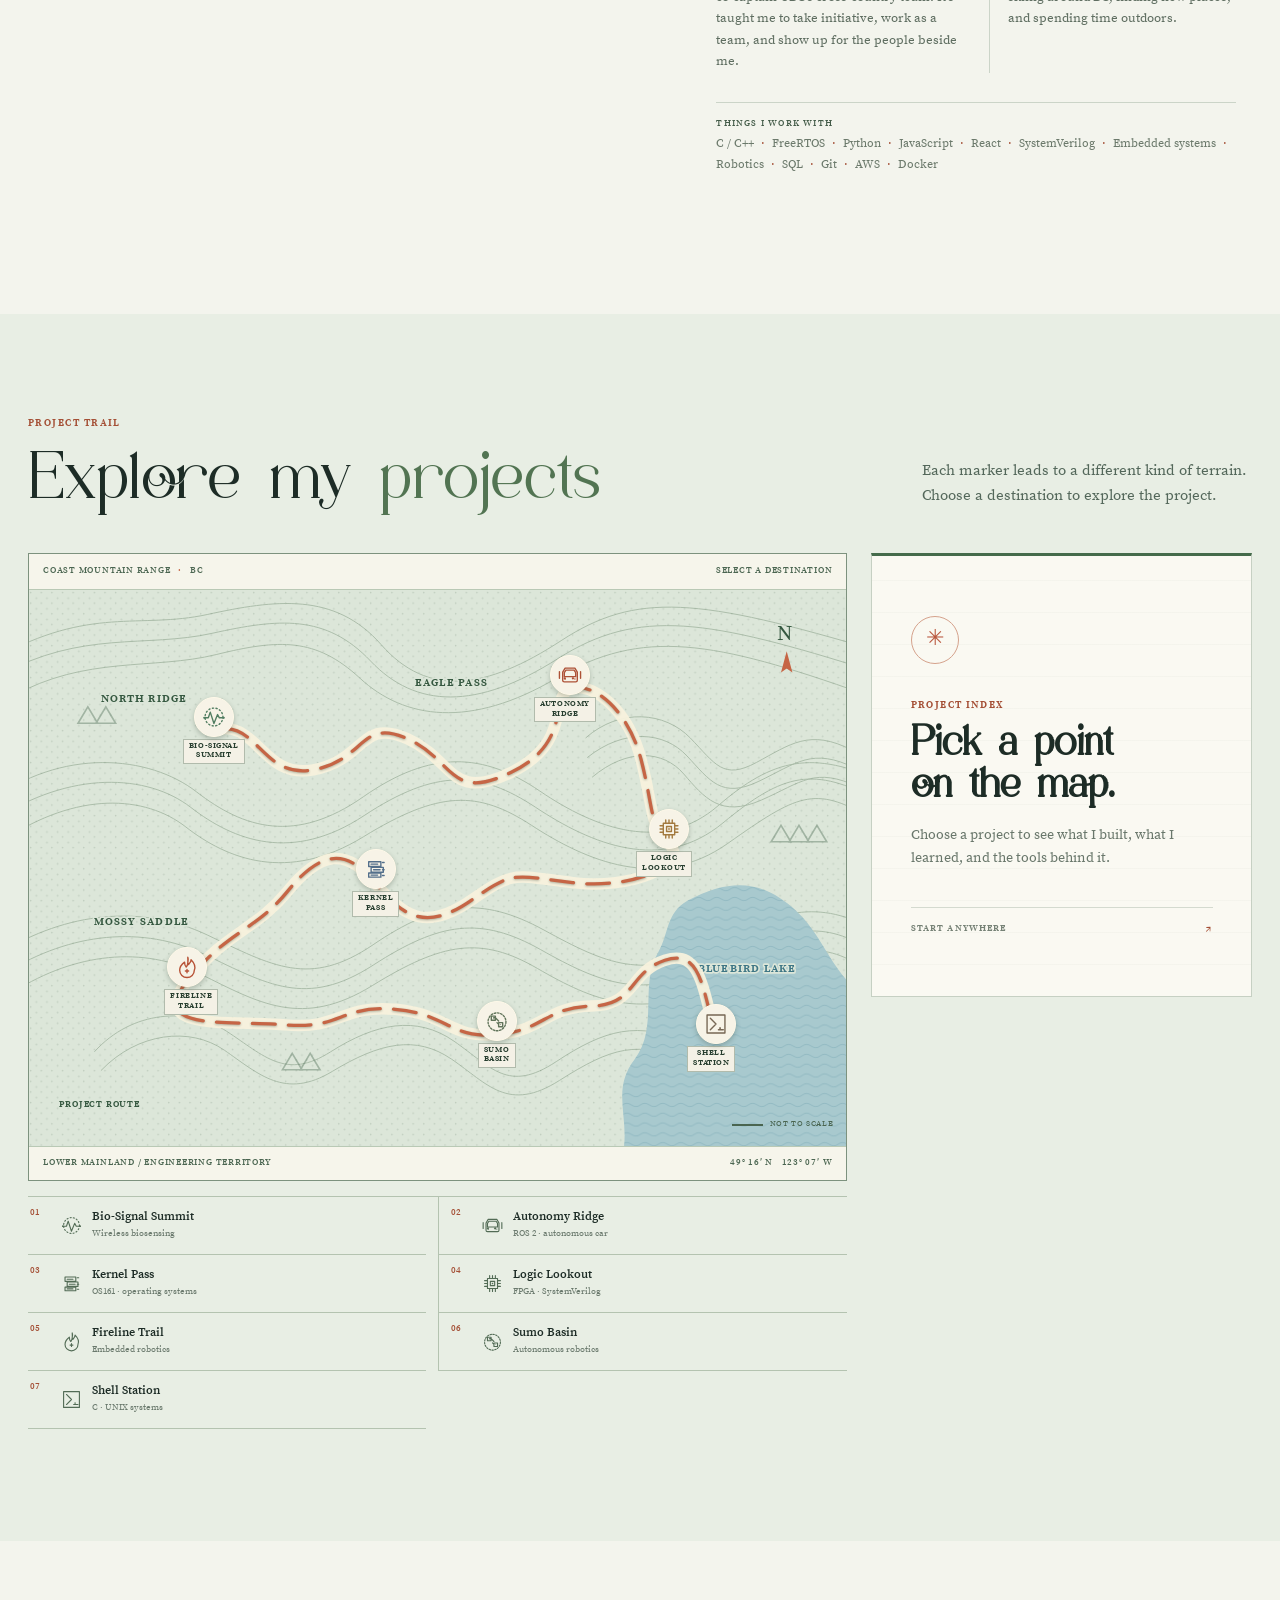
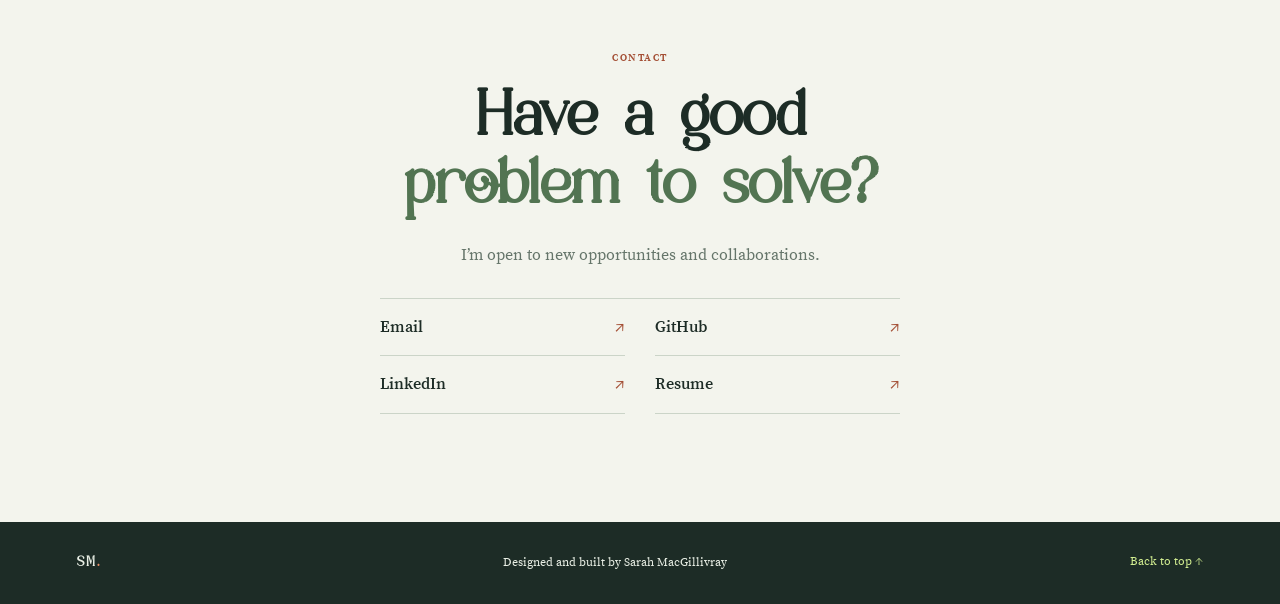
==== commit 67a312ce: "Cleaned up spacing and added a few more nice images" ====
--- a/index.html
+++ b/index.html
@@ -4,18 +4,19 @@
     <meta charset="UTF-8">
     <meta name="viewport" content="width=device-width, initial-scale=1.0">
     <meta name="theme-color" content="#17211e">
-    <meta name="description" content="Field notes from Sarah MacGillivray: engineering projects, embedded systems, robotics, and adventures around British Columbia.">
-    <title>FIELD NOTES | Sarah MacGillivray</title>
+    <meta name="description" content="Sarah MacGillivray is a UBC computer engineering student building embedded systems and robotics projects, and exploring British Columbia.">
+    <title>Staying Curious | Sarah MacGillivray</title>
     <link rel="stylesheet" href="styles.css?v=5">
     <link rel="stylesheet" href="field-notes.css?v=6">
-    <script src="script.js?v=6" defer></script>
+    <link rel="stylesheet" href="editorial.css?v=11">
+    <script src="script.js?v=8" defer></script>
 </head>
 <body>
     <header class="site-header">
-        <a class="wordmark" href="#home" aria-label="Sarah MacGillivray, home">FIELD<span> / </span>NOTES</a>
+        <a class="wordmark" href="#home" aria-label="Sarah MacGillivray, home">SARAH<span> / </span>MACGILLIVRAY</a>
         <nav class="site-nav" aria-label="Main navigation">
+            <a href="#about">About</a>
             <a href="#explore">Explore</a>
-            <a href="#about">About</a>
             <a href="#contact">Contact</a>
         </nav>
         <a class="header-link" href="./additional/Sarah_MacGillivray_Resume_September26.pdf" target="_blank" rel="noreferrer">Resume <span aria-hidden="true">↗</span></a>
@@ -23,33 +24,49 @@
 
     <main>
         <section class="hero" id="home" aria-labelledby="hero-title">
-            <div class="hero-shade"></div>
+            <div class="hero-coverline"><span>VANCOUVER · 49° 16′ N / 123° 07′ W</span></div>
             <div class="hero-content">
-                <p class="eyebrow hero-eyebrow"><span class="status-dot"></span> Sarah MacGillivray <span class="hero-location">· Vancouver, BC</span></p>
-                <h1 id="hero-title">Always chasing<br><span>the next summit.</span></h1>
-                <p class="hero-copy">A little bit of engineering, a little bit of adventure, and a lot of curiosity.</p>
-                <div class="hero-actions">
-                    <a class="button button-lime" href="#explore">Explore my trails <span aria-hidden="true">↓</span></a>
-                    <a class="hero-text-link" href="#about">Beyond the trail <span aria-hidden="true">↗</span></a>
-                </div>
+                <p class="eyebrow hero-eyebrow">STAYING CURIOUS</p>
+                <h1 id="hero-title">Sarah<br><span>MacGillivray</span></h1>
+                <p class="hero-copy">I’m a fifth-year Computer Engineering student at UBC, focused on embedded systems and hardware. Outside the lab, I run with UBC's varsity XC/track teams and explore the mountains.</p>
+                <a class="cover-route-link" href="#explore"><span>Follow the project trail</span><span aria-hidden="true">↓</span></a>
             </div>
-            <div class="hero-foot"><span><i class="status-dot"></i> Available for adventure</span><span>49° 16′ N &nbsp; 123° 07′ W</span></div>
+            <figure class="hero-photograph">
+                <img src="images/header.JPG" alt="Two hikers standing on a rocky summit above a lake in the Coast Mountains" fetchpriority="high">
+                <figcaption><span>COAST MOUNTAINS / BC</span><span>Above the treeline, together.</span></figcaption>
+            </figure>
+            <div class="hero-foot"><span>FOCUS / EMBEDDED SYSTEMS</span><span>HARDWARE · FIRMWARE · ROBOTICS</span></div>
         </section>
 
         <section class="about section-wrap" id="about" aria-labelledby="about-title">
-            <div class="section-heading">
-                <p class="eyebrow">FIELD NOTE 01 / THE PERSON BEHIND THE PROJECTS</p>
-                <h2 id="about-title">Beyond<br><span>the trail.</span></h2>
+            <header class="about-heading">
+                <p class="eyebrow">THE PERSON BEHIND THE PROJECTS</p>
+                <h2 id="about-title">Curiosity,<br>in and out<br>of the lab.</h2>
+            </header>
+            <div class="about-collage" aria-label="A few views from the trail and the workbench">
+                <figure class="scrapbook-photo scrapbook-coquihalla"><img src="images/coquihalla.jpg" alt="Sarah hiking a rocky ridgeline in the Coquihalla mountains" loading="lazy"><figcaption><span>COQUIHALLA / BC</span> Above the clouds</figcaption></figure>
+                <figure class="scrapbook-photo scrapbook-running"><img src="images/running_photo.JPG" alt="Sarah racing in a UBC cross-country singlet at the UBC Farm West XC race" loading="lazy"><figcaption><span>UBC FARM WEST XC</span> Cross-country</figcaption></figure>
+                <figure class="scrapbook-photo scrapbook-sumo"><img src="images/sumo.jpg" alt="Close-up of the hand-built autonomous sumo robot" loading="lazy"><figcaption><span>MADE BY HAND</span> Autonomous sumo-bot</figcaption></figure>
+                <figure class="scrapbook-photo scrapbook-car"><img src="images/car_image_visual.jpg" alt="The small autonomous car built for a team robotics competition" loading="lazy"><figcaption><span>ON THE BENCH</span> Team A2 · autonomous car</figcaption></figure>
             </div>
-            <div class="about-copy">
-                <p class="lead">Cross-country runner, mountain enthusiast, coffee drinker, and engineer who likes understanding how things work.</p>
-                <p>As a fourth-year Computer Engineering student at the University of British Columbia, I’ve worked on production systems across firmware, hardware, machine learning, and full-stack development. I enjoy the details: a responsive interface, a reliable protocol, or a system that stays fast under pressure.</p>
-                <p>Outside engineering, I ski and hike around BC and compete in varsity cross-country and track at UBC. As co-captain of UBC's cross-country team, I have learned to lead with initiative, support my teammates, and work toward shared goals. Balancing training with a demanding degree has also taught me to stay focused, adaptable, and steady when the pace picks up.</p>
+            <div class="about-story">
+                <p class="about-lede">I was the kid building legos and minecraft villages and taking electronics apart to see what was inside. These days, that curiosity shows up in firmware, hardware, and whole systems.</p>
+                <p>I’m in my fifth year of Computer Engineering at UBC. Through co-op, I’ve worked on production software and embedded systems, designed PCBs for industrial ultrasound hardware, and used machine learning for image analysis.</p>
+                <div class="personal-columns">
+                    <article class="personal-note">
+                        <p class="note-index">UBC VARSITY</p>
+                        <h3>Co-captain.</h3>
+                        <p>I compete in cross-country and track, and co-captain UBC’s cross-country team. It’s taught me to take initiative, work as a team, and show up for the people beside me.</p>
+                    </article>
+                    <article class="personal-note">
+                        <p class="note-index">OUT OF OFFICE</p>
+                        <h3>Find a trail.</h3>
+                        <p>Outside engineering, I like hiking and skiing around BC, finding new places, and spending time outdoors.</p>
+                    </article>
+                </div>
                 <div class="skills-block">
-                    <h3>Tools I work with</h3>
-                    <ul class="skill-list" aria-label="Technical skills">
-                        <li>C / C++</li><li>FreeRTOS</li><li>Python</li><li>JavaScript</li><li>React</li><li>SystemVerilog</li><li>Embedded systems</li><li>Robotics</li><li>SQL</li><li>Git</li><li>AWS</li><li>Docker</li>
-                    </ul>
+                    <h3>Things I work with</h3>
+                    <p class="skill-editorial">C / C++ <i>·</i> FreeRTOS <i>·</i> Python <i>·</i> JavaScript <i>·</i> React <i>·</i> SystemVerilog <i>·</i> Embedded systems <i>·</i> Robotics <i>·</i> SQL <i>·</i> Git <i>·</i> AWS <i>·</i> Docker</p>
                 </div>
             </div>
         </section>
@@ -58,10 +75,10 @@
             <div class="section-wrap projects-wrap">
                 <div class="projects-heading">
                     <div class="section-heading">
-                        <p class="eyebrow">FIELD MAP / 01—07</p>
-                        <h2 id="projects-title">Explore my <span>trails.</span></h2>
+                        <p class="eyebrow">PROJECT TRAIL</p>
+                        <h2 id="projects-title">Explore my <span>projects</span></h2>
                     </div>
-                    <p class="projects-intro">Each marker leads to a different kind of terrain. Choose a destination to open its field notes.</p>
+                    <p class="projects-intro">Each marker leads to a different kind of terrain. Choose a destination to explore the project.</p>
                 </div>
 
                 <div class="field-map-layout">
@@ -70,7 +87,7 @@
                             <div class="map-topline"><span>COAST MOUNTAIN RANGE <b>·</b> BC</span><span>SELECT A DESTINATION</span></div>
                             <div class="trail-map" id="trail-map" aria-label="Interactive illustrated map of Sarah's engineering projects">
                                 <svg class="terrain-art" viewBox="0 0 1000 680" role="img" aria-labelledby="map-title map-description" preserveAspectRatio="none">
-                                    <title id="map-title">Field map of engineering trails</title>
+                                    <title id="map-title">Trail map of engineering projects</title>
                                     <desc id="map-description">A topographic map with a winding trail connecting seven project destinations through mountain ridges, forest, and a lake.</desc>
                                     <defs>
                                         <pattern id="forest-dots" width="13" height="13" patternUnits="userSpaceOnUse"><circle cx="2" cy="3" r="1" fill="#55735d" opacity=".22"/><circle cx="9" cy="10" r="1.2" fill="#55735d" opacity=".16"/></pattern>
@@ -93,31 +110,31 @@
                                     <g fill="none" stroke="#527159" stroke-width="2" opacity=".42"><path d="M60 163 l12 -20 12 20z"/><path d="M82 163 l12 -20 12 20z"/><path d="M908 308 l12 -20 12 20z"/><path d="M930 308 l12 -20 12 20z"/><path d="M952 308 l12 -20 12 20z"/><path d="M310 587 l12 -20 12 20z"/><path d="M332 587 l12 -20 12 20z"/></g>
                                     <path class="route-underlay" d="M226 172 C279 155 284 232 348 220 S405 156 463 182 514 260 590 223 636 131 662 121 733 145 749 208 758 284 783 310 738 367 665 358 594 343 542 379 461 405 424 359 355 321 316 369 242 417 193 479 246 526 314 532 382 507 448 513 514 549 572 544 633 510 688 509 733 468 778 453 824 490 841 548"/>
                                     <path class="route-trail" id="route-trail" pathLength="1" d="M226 172 C279 155 284 232 348 220 S405 156 463 182 514 260 590 223 636 131 662 121 733 145 749 208 758 284 783 310 738 367 665 358 594 343 542 379 461 405 424 359 355 321 316 369 242 417 193 479 246 526 314 532 382 507 448 513 514 549 572 544 633 510 688 509 733 468 778 453 824 490 841 548"/>
-                                    <g class="map-mapinfo" font-family="Source Serif Pro, Georgia, serif" fill="#355840"><text x="37" y="632" font-size="11" font-weight="700" letter-spacing="1">FIELD ROUTE / 07 STOPS</text><text x="915" y="61" font-size="26" font-weight="500">N</text><path d="M927 75 L920 101 L927 96 L934 101Z" fill="#c66545"/></g>
+                                    <g class="map-mapinfo" font-family="Source Serif Pro, Georgia, serif" fill="#355840"><text x="37" y="632" font-size="11" font-weight="700" letter-spacing="1">PROJECT ROUTE</text><text x="915" y="61" font-size="26" font-weight="500">N</text><path d="M927 75 L920 101 L927 96 L934 101Z" fill="#c66545"/></g>
                                 </svg>
-                                <button class="map-marker marker-biomusic" style="--x:22.6%;--y:25.3%" type="button" data-open-project="biomusic" aria-label="Open Biomusic field note" aria-expanded="false"><span class="marker-glyph">✳</span><span class="marker-name">BIO-SIGNAL<br>SUMMIT</span></button>
-                                <button class="map-marker marker-autocar" style="--x:66.2%;--y:17.8%" type="button" data-open-project="autocar" aria-label="Open Autonomous Car field note" aria-expanded="false"><span class="marker-glyph">✳</span><span class="marker-name">AUTONOMY<br>RIDGE</span></button>
-                                <button class="map-marker marker-os161" style="--x:42.4%;--y:52.8%" type="button" data-open-project="os161" aria-label="Open OS161 field note" aria-expanded="false"><span class="marker-glyph">✳</span><span class="marker-name">KERNEL<br>PASS</span></button>
-                                <button class="map-marker marker-arc4" style="--x:78.3%;--y:45.6%" type="button" data-open-project="arc4" aria-label="Open ARC4 field note" aria-expanded="false"><span class="marker-glyph">✳</span><span class="marker-name">LOGIC<br>LOOKOUT</span></button>
-                                <button class="map-marker marker-firefighter" style="--x:19.3%;--y:70.4%" type="button" data-open-project="firefighter" aria-label="Open Firefighter Robot field note" aria-expanded="false"><span class="marker-glyph">✳</span><span class="marker-name">FIRELINE<br>TRAIL</span></button>
-                                <button class="map-marker marker-sumo" style="--x:57.2%;--y:80%" type="button" data-open-project="sumo" aria-label="Open Sumo-Bot field note" aria-expanded="false"><span class="marker-glyph">✳</span><span class="marker-name">SUMO<br>BASIN</span></button>
-                                <button class="map-marker marker-shell" style="--x:84.1%;--y:80.6%" type="button" data-open-project="shell" aria-label="Open UNIX Shell field note" aria-expanded="false"><span class="marker-glyph">✳</span><span class="marker-name">SHELL<br>STATION</span></button>
+                                <button class="map-marker marker-biomusic" style="--x:22.6%;--y:25.3%" type="button" data-open-project="biomusic" aria-label="Open Biomusic project details" aria-expanded="false"><span class="marker-glyph" data-project-art="biomusic" aria-hidden="true"></span><span class="marker-name">BIO-SIGNAL<br>SUMMIT</span></button>
+                                <button class="map-marker marker-autocar" style="--x:66.2%;--y:17.8%" type="button" data-open-project="autocar" aria-label="Open Autonomous Car project details" aria-expanded="false"><span class="marker-glyph" data-project-art="autocar" aria-hidden="true"></span><span class="marker-name">AUTONOMY<br>RIDGE</span></button>
+                                <button class="map-marker marker-os161" style="--x:42.4%;--y:52.8%" type="button" data-open-project="os161" aria-label="Open OS161 project details" aria-expanded="false"><span class="marker-glyph" data-project-art="os161" aria-hidden="true"></span><span class="marker-name">KERNEL<br>PASS</span></button>
+                                <button class="map-marker marker-arc4" style="--x:78.3%;--y:45.6%" type="button" data-open-project="arc4" aria-label="Open ARC4 project details" aria-expanded="false"><span class="marker-glyph" data-project-art="arc4" aria-hidden="true"></span><span class="marker-name">LOGIC<br>LOOKOUT</span></button>
+                                <button class="map-marker marker-firefighter" style="--x:19.3%;--y:70.4%" type="button" data-open-project="firefighter" aria-label="Open Firefighter Robot project details" aria-expanded="false"><span class="marker-glyph" data-project-art="firefighter" aria-hidden="true"></span><span class="marker-name">FIRELINE<br>TRAIL</span></button>
+                                <button class="map-marker marker-sumo" style="--x:57.2%;--y:80%" type="button" data-open-project="sumo" aria-label="Open Sumo-Bot project details" aria-expanded="false"><span class="marker-glyph" data-project-art="sumo" aria-hidden="true"></span><span class="marker-name">SUMO<br>BASIN</span></button>
+                                <button class="map-marker marker-shell" style="--x:84.1%;--y:80.6%" type="button" data-open-project="shell" aria-label="Open UNIX Shell project details" aria-expanded="false"><span class="marker-glyph" data-project-art="shell" aria-hidden="true"></span><span class="marker-name">SHELL<br>STATION</span></button>
                                 <div class="map-scale" aria-hidden="true"><span></span><span>NOT TO SCALE</span></div>
                             </div>
                             <div class="map-bottomline"><span>LOWER MAINLAND / ENGINEERING TERRITORY</span><span>49° 16′ N &nbsp; 123° 07′ W</span></div>
                         </div>
                         <nav class="destination-index" aria-label="Map destinations">
-                            <button type="button" data-open-project="biomusic" aria-expanded="false"><span class="destination-number">01</span><span><strong>Bio-Signal Summit</strong><small>Wireless biosensing</small></span><span class="destination-arrow">↗</span></button>
-                            <button type="button" data-open-project="autocar" aria-expanded="false"><span class="destination-number">02</span><span><strong>Autonomy Ridge</strong><small>ROS 2 · autonomous car</small></span><span class="destination-arrow">↗</span></button>
-                            <button type="button" data-open-project="os161" aria-expanded="false"><span class="destination-number">03</span><span><strong>Kernel Pass</strong><small>OS161 · operating systems</small></span><span class="destination-arrow">↗</span></button>
-                            <button type="button" data-open-project="arc4" aria-expanded="false"><span class="destination-number">04</span><span><strong>Logic Lookout</strong><small>FPGA · SystemVerilog</small></span><span class="destination-arrow">↗</span></button>
-                            <button type="button" data-open-project="firefighter" aria-expanded="false"><span class="destination-number">05</span><span><strong>Fireline Trail</strong><small>Embedded robotics</small></span><span class="destination-arrow">↗</span></button>
-                            <button type="button" data-open-project="sumo" aria-expanded="false"><span class="destination-number">06</span><span><strong>Sumo Basin</strong><small>Autonomous robotics</small></span><span class="destination-arrow">↗</span></button>
-                            <button type="button" data-open-project="shell" aria-expanded="false"><span class="destination-number">07</span><span><strong>Shell Station</strong><small>C · UNIX systems</small></span><span class="destination-arrow">↗</span></button>
+                            <button type="button" data-open-project="biomusic" aria-expanded="false"><span class="destination-number">01</span><span class="destination-art" data-project-art="biomusic" aria-hidden="true"></span><span><strong>Bio-Signal Summit</strong><small>Wireless biosensing</small></span><span class="destination-arrow">↗</span></button>
+                            <button type="button" data-open-project="autocar" aria-expanded="false"><span class="destination-number">02</span><span class="destination-art" data-project-art="autocar" aria-hidden="true"></span><span><strong>Autonomy Ridge</strong><small>ROS 2 · autonomous car</small></span><span class="destination-arrow">↗</span></button>
+                            <button type="button" data-open-project="os161" aria-expanded="false"><span class="destination-number">03</span><span class="destination-art" data-project-art="os161" aria-hidden="true"></span><span><strong>Kernel Pass</strong><small>OS161 · operating systems</small></span><span class="destination-arrow">↗</span></button>
+                            <button type="button" data-open-project="arc4" aria-expanded="false"><span class="destination-number">04</span><span class="destination-art" data-project-art="arc4" aria-hidden="true"></span><span><strong>Logic Lookout</strong><small>FPGA · SystemVerilog</small></span><span class="destination-arrow">↗</span></button>
+                            <button type="button" data-open-project="firefighter" aria-expanded="false"><span class="destination-number">05</span><span class="destination-art" data-project-art="firefighter" aria-hidden="true"></span><span><strong>Fireline Trail</strong><small>Embedded robotics</small></span><span class="destination-arrow">↗</span></button>
+                            <button type="button" data-open-project="sumo" aria-expanded="false"><span class="destination-number">06</span><span class="destination-art" data-project-art="sumo" aria-hidden="true"></span><span><strong>Sumo Basin</strong><small>Autonomous robotics</small></span><span class="destination-arrow">↗</span></button>
+                            <button type="button" data-open-project="shell" aria-expanded="false"><span class="destination-number">07</span><span class="destination-art" data-project-art="shell" aria-hidden="true"></span><span><strong>Shell Station</strong><small>C · UNIX systems</small></span><span class="destination-arrow">↗</span></button>
                         </nav>
                     </div>
-                    <aside class="field-note-panel" id="field-note-panel" aria-live="polite" aria-label="Selected destination field notes">
-                        <div class="field-note-empty"><span class="empty-compass" aria-hidden="true">✳</span><p class="eyebrow">YOUR FIELD NOTES</p><h3>Pick a point<br>on the map.</h3><p>Every marker opens a closer look at the project, the tools, and the thinking behind it.</p><div class="empty-coordinates">START ANYWHERE <span>↗</span></div></div>
+                    <aside class="field-note-panel" id="field-note-panel" aria-live="polite" aria-label="Selected project details">
+                        <div class="field-note-empty"><span class="empty-compass" aria-hidden="true">✳</span><p class="eyebrow">PROJECT INDEX</p><h3>Pick a point<br>on the map.</h3><p>Choose a project to see what I built, what I learned, and the tools behind it.</p><div class="empty-coordinates">START ANYWHERE <span>↗</span></div></div>
                     </aside>
                 </div>
 
@@ -160,7 +177,7 @@
         </section>
 
         <section class="contact section-wrap" id="contact" aria-labelledby="contact-title">
-            <div class="contact-copy"><p class="eyebrow">03 / Say hello</p><h2 id="contact-title">Have a good<br><span>problem to solve?</span></h2><p>I’m open to new opportunities and collaborations.</p></div>
+            <div class="contact-copy"><p class="eyebrow">Contact</p><h2 id="contact-title">Have a good<br><span>problem to solve?</span></h2><p>I’m open to new opportunities and collaborations.</p></div>
             <div class="contact-links"><a href="mailto:smacg04@gmail.com">Email <span aria-hidden="true">↗</span></a><a href="https://github.com/sarahmacgillivray" target="_blank" rel="noreferrer">GitHub <span aria-hidden="true">↗</span></a><a href="https://www.linkedin.com/in/sarahmacgillivraylinked" target="_blank" rel="noreferrer">LinkedIn <span aria-hidden="true">↗</span></a><a href="./additional/Sarah_MacGillivray_Resume_September26.pdf" target="_blank" rel="noreferrer">Resume <span aria-hidden="true">↗</span></a></div>
         </section>
     </main>
--- a/editorial.css
+++ b/editorial.css
@@ -0,0 +1,222 @@
+/* Editorial art direction layered over the existing outdoor journal design. */
+
+.site-header { background: #1d2c26; backdrop-filter: none; }
+
+.hero {
+    min-height: min(860px, 90svh);
+    padding: 96px clamp(28px, 5.5vw, 84px) 22px;
+    display: grid;
+    grid-template-columns: minmax(0, .91fr) minmax(0, 1.09fr);
+    grid-template-rows: 36px minmax(0, 1fr) 32px;
+    align-items: stretch;
+    gap: 18px clamp(28px, 5vw, 76px);
+    color: var(--ink);
+    background: var(--paper);
+}
+.hero-shade { display: none; }
+.hero-coverline, .hero-foot { grid-column: 1 / -1; position: relative; inset: auto; z-index: 2; }
+.hero-coverline { display: flex; justify-content: space-between; align-items: center; gap: 18px; border-bottom: 1px solid #c9d1c5; color: #607160; font-size: .61rem; font-weight: 700; letter-spacing: .13em; }
+.hero-coverline > span:first-child { color: var(--ink); font-family: var(--display); font-size: .76rem; letter-spacing: .1em; }
+.hero-coverline i { margin-left: 9px; color: #a44f35; font: 600 .59rem var(--body); }
+.hero-content { grid-column: 1; grid-row: 2; width: 100%; max-width: 700px; align-self: center; padding: 28px 0 32px; color: var(--ink); animation: none; }
+.hero-eyebrow { display: block; margin-bottom: 23px; color: #a44f35; font-size: .65rem; letter-spacing: .14em; }
+.hero-location { color: #637361; }
+.hero h1 { margin: 0 0 24px; color: var(--ink); font-size: 5rem; line-height: .99; font-weight: 400; }
+.hero h1 span { color: #466548; }
+.hero-copy { max-width: 410px; margin: 0 0 25px; color: #4e5e52; font-size: 1.13rem; line-height: 1.55; }
+.cover-route-link { width: fit-content; min-height: 39px; display: inline-grid; grid-template-columns: auto auto 18px; align-items: center; gap: 12px; border-top: 1px solid #aeb9aa; color: var(--ink); font-size: .81rem; font-weight: 600; text-decoration: none; }
+.cover-route-link:hover { color: #a44f35; }
+.cover-route-link > span:last-child { color: #a44f35; text-align: right; }
+.route-link-number { color: #a44f35; font: 700 .59rem var(--body); letter-spacing: .08em; }
+.hero-photograph { min-width: 0; min-height: 0; grid-column: 2; grid-row: 2; position: relative; align-self: stretch; margin: 0 0 8px; overflow: visible; }
+.hero-photograph img { display: block; width: 100%; height: 100%; min-height: 480px; object-fit: cover; object-position: center 62%; animation: cover-photo-enter .75s ease-out both; }
+.hero-photograph figcaption { position: absolute; right: -9px; bottom: 20px; display: grid; gap: 3px; padding: 10px 13px 10px 15px; color: #25372d; background: #f3f0e5; box-shadow: 2px 3px 0 rgb(29 44 38 / 10%); transform: rotate(-1deg); }
+.hero-photograph figcaption span:first-child { color: #a44f35; font-size: .51rem; font-weight: 700; letter-spacing: .13em; }
+.hero-photograph figcaption span:last-child { font-size: .78rem; }
+.photo-pencil-note { position: absolute; top: 28px; left: -38px; margin: 0; color: #f7f3e8; font: italic 1.06rem var(--body); text-shadow: 0 1px 5px rgb(23 33 30 / 60%); transform: rotate(-7deg); }
+.hero-foot { min-height: 31px; display: flex; justify-content: space-between; align-items: center; gap: 14px; border-top: 1px solid #c9d1c5; color: #657365; font-size: .56rem; font-weight: 700; letter-spacing: .1em; }
+
+.about {
+    width: min(1290px, calc(100% - 88px));
+    display: grid;
+    grid-template-columns: minmax(0, 1.05fr) minmax(0, .95fr);
+    grid-template-rows: auto 1fr;
+    align-items: start;
+    column-gap: clamp(42px, 7vw, 104px);
+    row-gap: 0;
+    padding-block: 126px 138px;
+}
+.about-heading { grid-column: 2; grid-row: 1; align-self: end; padding: 0 0 22px 4px; }
+.about-heading .eyebrow { margin-bottom: 17px; color: #a44f35; font-size: .6rem; letter-spacing: .14em; }
+.about-heading .eyebrow span { padding-inline: 5px; color: #82927d; }
+.about-heading h2 { margin: 0; color: var(--ink); font: 400 4.3rem/.98 var(--display); }
+.about-heading h2 em { color: #527452; font-weight: 400; }
+.about-heading-note { margin: 20px 0 0; color: #6b796b; font-size: .56rem; font-weight: 700; letter-spacing: .14em; }
+.about-collage { min-width: 0; height: 570px; align-self: start; grid-column: 1; grid-row: 1 / span 2; position: relative; margin-top: 4px; }
+.scrapbook-photo { position: absolute; display: flex; flex-direction: column; margin: 0; padding: 7px 7px 0; background: #fbfaf3; box-shadow: 0 7px 18px rgb(36 48 39 / 13%); animation: paper-photo-enter .55s ease-out both; }
+.scrapbook-photo img { display: block; width: 100%; height: auto; min-height: 0; flex: 1 1 auto; object-fit: cover; transition: transform .35s ease; }
+.scrapbook-photo:hover img { transform: scale(1.025); }
+.scrapbook-photo figcaption { min-height: 34px; padding: 8px 4px 5px; color: #49584b; font-size: .68rem; line-height: 1.2; }
+.scrapbook-photo figcaption span { display: inline-block; margin-right: 7px; color: #a44f35; font-size: .48rem; font-weight: 700; letter-spacing: .1em; }
+.scrapbook-coquihalla { z-index: 1; top: 0; left: 0; width: 73%; height: 350px; transform: rotate(-1.3deg); animation-delay: .04s; }
+.scrapbook-coquihalla img { object-position: 52% 64%; }
+.scrapbook-running { z-index: 3; top: 48px; right: 1%; width: 42%; height: 230px; transform: rotate(1.1deg); animation-delay: .2s; }
+.scrapbook-running img { object-position: 49% 29%; }
+.scrapbook-running figcaption span { display: block; margin: 0 0 3px; }
+.scrapbook-car { z-index: 2; bottom: 4px; right: 0; width: 46%; height: 195px; transform: rotate(1.5deg); animation-delay: .12s; }
+.scrapbook-car img { object-position: 72% center; }
+.scrapbook-sumo { z-index: 4; bottom: 4px; left: 6%; width: 48%; height: 195px; transform: rotate(-1.4deg); animation-delay: .28s; }
+.scrapbook-sumo img { object-position: center 42%; }
+.about-story { grid-column: 2; grid-row: 2; padding: 18px 0 0 4px; }
+.about-lede { max-width: 560px; margin: 0 0 17px; color: var(--ink); font: 600 1.27rem/1.48 var(--body); }
+.about-story > p:not(.about-lede) { max-width: 560px; color: #5e6d60; font-size: .97rem; line-height: 1.72; }
+.personal-columns { display: grid; grid-template-columns: repeat(2, minmax(0, 1fr)); gap: 25px; margin-top: 30px; padding-top: 17px; border-top: 1px solid #cbd4c8; }
+.personal-note { min-width: 0; }
+.personal-note + .personal-note { padding-left: 18px; border-left: 1px solid #cbd4c8; }
+.note-index { margin: 0 0 9px; color: #a44f35; font-size: .54rem; font-weight: 700; letter-spacing: .12em; }
+.personal-note h3 { margin: 0 0 9px; color: #395c42; font: 400 1.7rem/1.1 var(--display); }
+.personal-note > p:last-child { margin: 0; color: #5e6d60; font-size: .83rem; line-height: 1.62; }
+.about .skills-block { margin-top: 29px; padding-top: 14px; border-top: 1px solid #cbd4c8; }
+.about .skills-block h3 { margin: 0 0 5px; color: #435b48; font: 600 .58rem var(--body); letter-spacing: .13em; text-transform: uppercase; }
+.skill-editorial { max-width: 580px; margin: 0; color: #6b796b; font-size: .77rem; line-height: 1.7; }
+.skill-editorial i { padding-inline: 4px; color: #a44f35; font-style: normal; }
+
+.projects-section { background-image: none; }
+.projects-section::before, .projects-section::after { display: none; }
+.projects-heading { align-items: end; }
+.projects-heading .section-heading h2 { font-weight: 400; }
+.map-frame { border-color: #7d927e; box-shadow: none; }
+.map-topline, .map-bottomline { font-size: .54rem; letter-spacing: .09em; }
+.contour-lines { animation: none; }
+.route-underlay { stroke-width: 14px; }
+.route-trail { stroke-width: 4px; }
+.map-marker { width: 112px; min-height: 68px; }
+.marker-glyph { width: 40px; height: 40px; padding: 6px; display: grid; place-items: center; border: 1px solid #fff9e9; border-radius: 50%; color: var(--marker-color, #b9573e); background: #f7f3e7; box-shadow: 0 2px 5px rgb(38 54 38 / 26%); font-size: 0; transform: none; transition: background .2s, color .2s, transform .2s; }
+.marker-glyph svg { display: block; width: 100%; height: 100%; overflow: visible; fill: none; stroke: currentColor; stroke-linecap: round; stroke-linejoin: round; stroke-width: 1.7; }
+.marker-glyph svg .solid { fill: currentColor; stroke: none; }
+.marker-glyph svg .paper { fill: #f7f3e7; stroke: none; }
+.map-marker:hover .marker-glyph, .map-marker:focus-visible .marker-glyph, .map-marker[aria-expanded="true"] .marker-glyph { color: #fff8df; background: #294d37; box-shadow: 0 0 0 4px rgb(198 101 69 / 20%); transform: translateY(-2px); }
+.marker-biomusic { --marker-color: #517d61; }
+.marker-autocar { --marker-color: #ad5136; }
+.marker-os161 { --marker-color: #536f8b; }
+.marker-arc4 { --marker-color: #a37a3f; }
+.marker-firefighter { --marker-color: #b75236; }
+.marker-sumo { --marker-color: #61745a; }
+.marker-shell { --marker-color: #776754; }
+.marker-name { padding: 2px 5px; border-color: rgb(53 88 64 / 35%); background: #f4f1e6; font-size: .49rem; }
+.destination-index button { grid-template-columns: 23px 25px minmax(0, 1fr) 15px; gap: 7px; }
+.destination-index button:nth-child(odd) { margin-right: 12px; }
+.destination-index button:nth-child(even) { padding-left: 12px; }
+.destination-art { width: 23px; height: 23px; display: grid; place-items: center; color: #526b55; }
+.destination-art svg { width: 100%; height: 100%; fill: none; stroke: currentColor; stroke-linecap: round; stroke-linejoin: round; stroke-width: 1.55; }
+.destination-art svg .solid { fill: currentColor; stroke: none; }
+.destination-number { padding-top: 1px; font-size: .57rem; }
+.destination-index strong { font-size: .75rem; }
+.destination-index small { font-size: .59rem; }
+.destination-index button.is-active .destination-art { color: #a44f35; }
+.field-note-panel { box-shadow: none; background: #faf9f2; }
+.field-note-empty { background: repeating-linear-gradient(0deg, transparent 0 31px, rgb(86 108 85 / 7%) 32px); }
+.field-note-panel .project-detail { box-shadow: none; }
+.field-note-panel .field-photograph { margin: 15px 0 0; padding: 8px 8px 0; background: #f0eee3; }
+.field-note-panel .field-photograph img { display: block; width: 100%; max-height: 150px; aspect-ratio: 2 / 1; object-fit: cover; object-position: center 45%; }
+.field-note-panel .field-photograph figcaption { padding: 7px 2px 6px; color: #a44f35; font-size: .5rem; font-weight: 700; letter-spacing: .12em; }
+.field-note-panel .field-photograph-os161 img { object-position: left center; }
+.field-note-panel .field-photograph-firefighter img { object-position: center 57%; }
+
+@keyframes cover-photo-enter { from { opacity: .7; transform: scale(1.018); } to { opacity: 1; transform: scale(1); } }
+@keyframes paper-photo-enter { from { opacity: .45; } to { opacity: 1; } }
+@media (prefers-reduced-motion: reduce) {
+    .hero-photograph img, .scrapbook-photo { animation: none; }
+    .scrapbook-photo img { transition: none; }
+}
+
+@media (max-width: 1040px) {
+    .hero { grid-template-columns: minmax(0, .9fr) minmax(0, 1.1fr); column-gap: 28px; }
+    .hero h1 { font-size: 4.5rem; }
+    .about { width: min(100% - 56px, 1000px); column-gap: 42px; }
+    .about-collage { height: 560px; }
+    .scrapbook-coquihalla { height: 325px; }
+    .scrapbook-running { top: 35px; height: 205px; }
+    .scrapbook-car { height: 180px; }
+    .scrapbook-sumo { height: 180px; }
+    .about-heading h2 { font-size: 3.7rem; }
+    .personal-columns { gap: 16px; }
+}
+@media (max-width: 760px) {
+    .hero { min-height: max(740px, 91svh); padding: 88px 25px 20px; grid-template-columns: 1fr; grid-template-rows: 34px minmax(0, 1fr) 34px; gap: 14px; position: relative; isolation: isolate; color: #fffefa; background: #1d2c26; }
+    .hero-coverline, .hero-foot { grid-column: 1; color: #f0eee3; border-color: rgb(243 244 237 / 45%); }
+    .hero-coverline > span:first-child { color: #f0eee3; }
+    .hero-coverline i { color: #f1a17d; }
+    .hero-coverline > span:last-child { font-size: .48rem; text-align: right; }
+    .hero-photograph { position: absolute; z-index: -1; inset: 0; grid-column: 1; grid-row: 1 / -1; margin: 0; }
+    .hero-photograph::after { content: ""; position: absolute; inset: 0; background: linear-gradient(90deg, rgb(20 34 29 / 76%), rgb(20 34 29 / 62%)), linear-gradient(0deg, rgb(20 34 29 / 68%), rgb(20 34 29 / 38%)); }
+    .hero-photograph img { min-height: 0; object-position: 51% 70%; }
+    .hero-photograph figcaption { right: 12px; bottom: 62px; }
+    .photo-pencil-note { top: 68px; right: 4px; left: auto; }
+    .hero-content { grid-column: 1; grid-row: 2; z-index: 1; align-self: center; max-width: 540px; padding: 30px 0 48px; color: #fffefa; }
+    .hero-eyebrow { color: #f2c2a8; font-size: .59rem; }
+    .hero-location { color: #f3eee4; }
+    .hero h1 { color: #fffefa; font-size: 3.8rem; line-height: .99; }
+    .hero h1 span { color: #d3ef91; }
+    .hero-copy { max-width: 400px; margin-bottom: 27px; color: #fffefa; font-size: 1.05rem; }
+    .cover-route-link { border-color: rgb(243 244 237 / 60%); color: #fffefa; }
+    .route-link-number, .cover-route-link > span:last-child { color: #f2c2a8; }
+    .hero-foot { z-index: 1; flex-wrap: wrap; justify-content: space-between; gap: 7px 14px; font-size: .48rem; letter-spacing: .07em; }
+    .hero-foot span:last-child { display: block; }
+    .about { width: min(100% - 42px, 600px); display: flex; flex-direction: column; gap: 25px; padding-block: 80px 88px; }
+    .about-heading { padding: 0; }
+    .about-heading h2 { font-size: 3.65rem; }
+    .about-heading-note { margin-top: 13px; }
+    .about-collage { width: 100%; height: 535px; flex: none; margin: 0; }
+    .scrapbook-coquihalla { width: 74%; height: 300px; }
+    .scrapbook-running { top: 26px; right: 0; width: 44%; height: 182px; }
+    .scrapbook-car { right: 0; width: 46%; height: 165px; }
+    .scrapbook-sumo { bottom: 0; left: 6%; width: 48%; height: 165px; }
+    .about-story { padding: 0; }
+    .about-lede { font-size: 1.19rem; }
+    .personal-columns { gap: 20px; }
+    .personal-note h3 { font-size: 1.55rem; }
+    .destination-index button { grid-template-columns: 20px 22px minmax(0, 1fr) 12px; gap: 5px; }
+    .destination-index button:nth-child(odd) { margin-right: 6px; }
+    .destination-index button:nth-child(even) { padding-left: 7px; }
+    .destination-art { width: 20px; height: 20px; }
+}
+@media (max-width: 480px) {
+    .hero { min-height: max(710px, 90svh); padding-inline: 20px; }
+    .hero h1 { font-size: 3.25rem; }
+    .hero-coverline { gap: 7px; }
+    .hero-coverline > span:last-child { max-width: none; line-height: 1.3; }
+    .hero-eyebrow { max-width: 300px; line-height: 1.7; }
+    .about { width: calc(100% - 36px); }
+    .about-heading h2 { font-size: 3.15rem; }
+    .about-collage { height: 505px; }
+    .scrapbook-coquihalla { height: 270px; }
+    .scrapbook-running { top: 20px; width: 44%; height: 158px; }
+    .scrapbook-car { height: 150px; }
+    .scrapbook-sumo { height: 150px; }
+    .scrapbook-photo { padding: 5px 5px 0; }
+    .scrapbook-photo figcaption { min-height: 30px; padding: 7px 3px 4px; font-size: .59rem; }
+    .scrapbook-photo figcaption span { display: block; margin-bottom: 3px; font-size: .43rem; }
+    .personal-columns { grid-template-columns: 1fr; gap: 18px; }
+    .personal-note + .personal-note { padding: 17px 0 0; border-top: 1px solid #cbd4c8; border-left: 0; }
+    .map-marker { transform: translate(-50%, -50%) scale(.68); }
+    .marker-name { display: block; font-size: .45rem; }
+    .destination-index button:nth-child(odd) { margin-right: 3px; }
+    .destination-index button:nth-child(even) { padding-left: 4px; }
+    .destination-index strong { font-size: .62rem; }
+    .destination-index small { font-size: .5rem; }
+}
+
+.site-nav { position: absolute; left: 50%; transform: translateX(-50%); }
+.contact { flex-direction: column; align-items: center; gap: 30px; text-align: center; }
+.contact-copy { width: 100%; }
+.contact-links { width: min(520px, 100%); min-width: 0; margin-inline: auto; text-align: left; }
+
+@media (max-width: 760px) {
+    .wordmark { font-size: .68rem; letter-spacing: .04em; }
+}
+@media (max-width: 480px) {
+    .wordmark { font-size: .56rem; letter-spacing: 0; }
+    .site-nav { gap: 8px; }
+    .site-nav a { font-size: .53rem; letter-spacing: .04em; }
+}
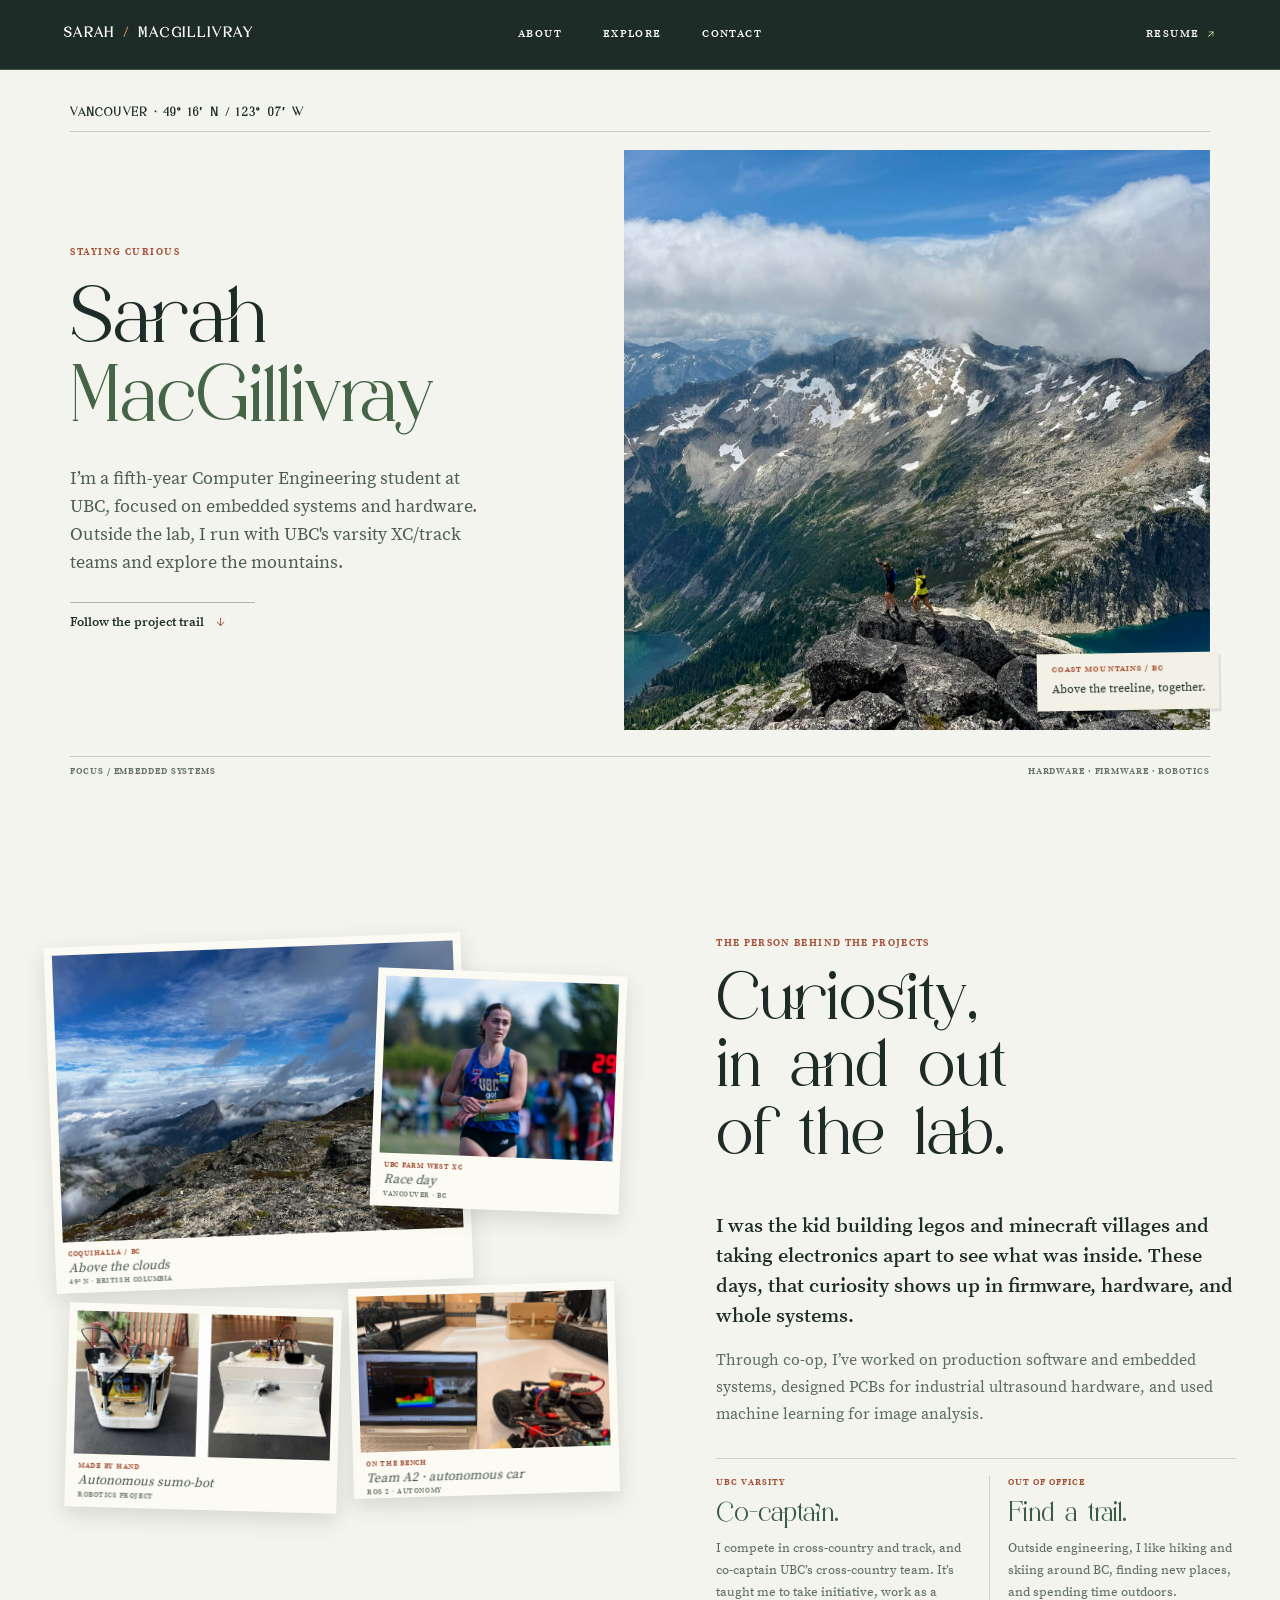
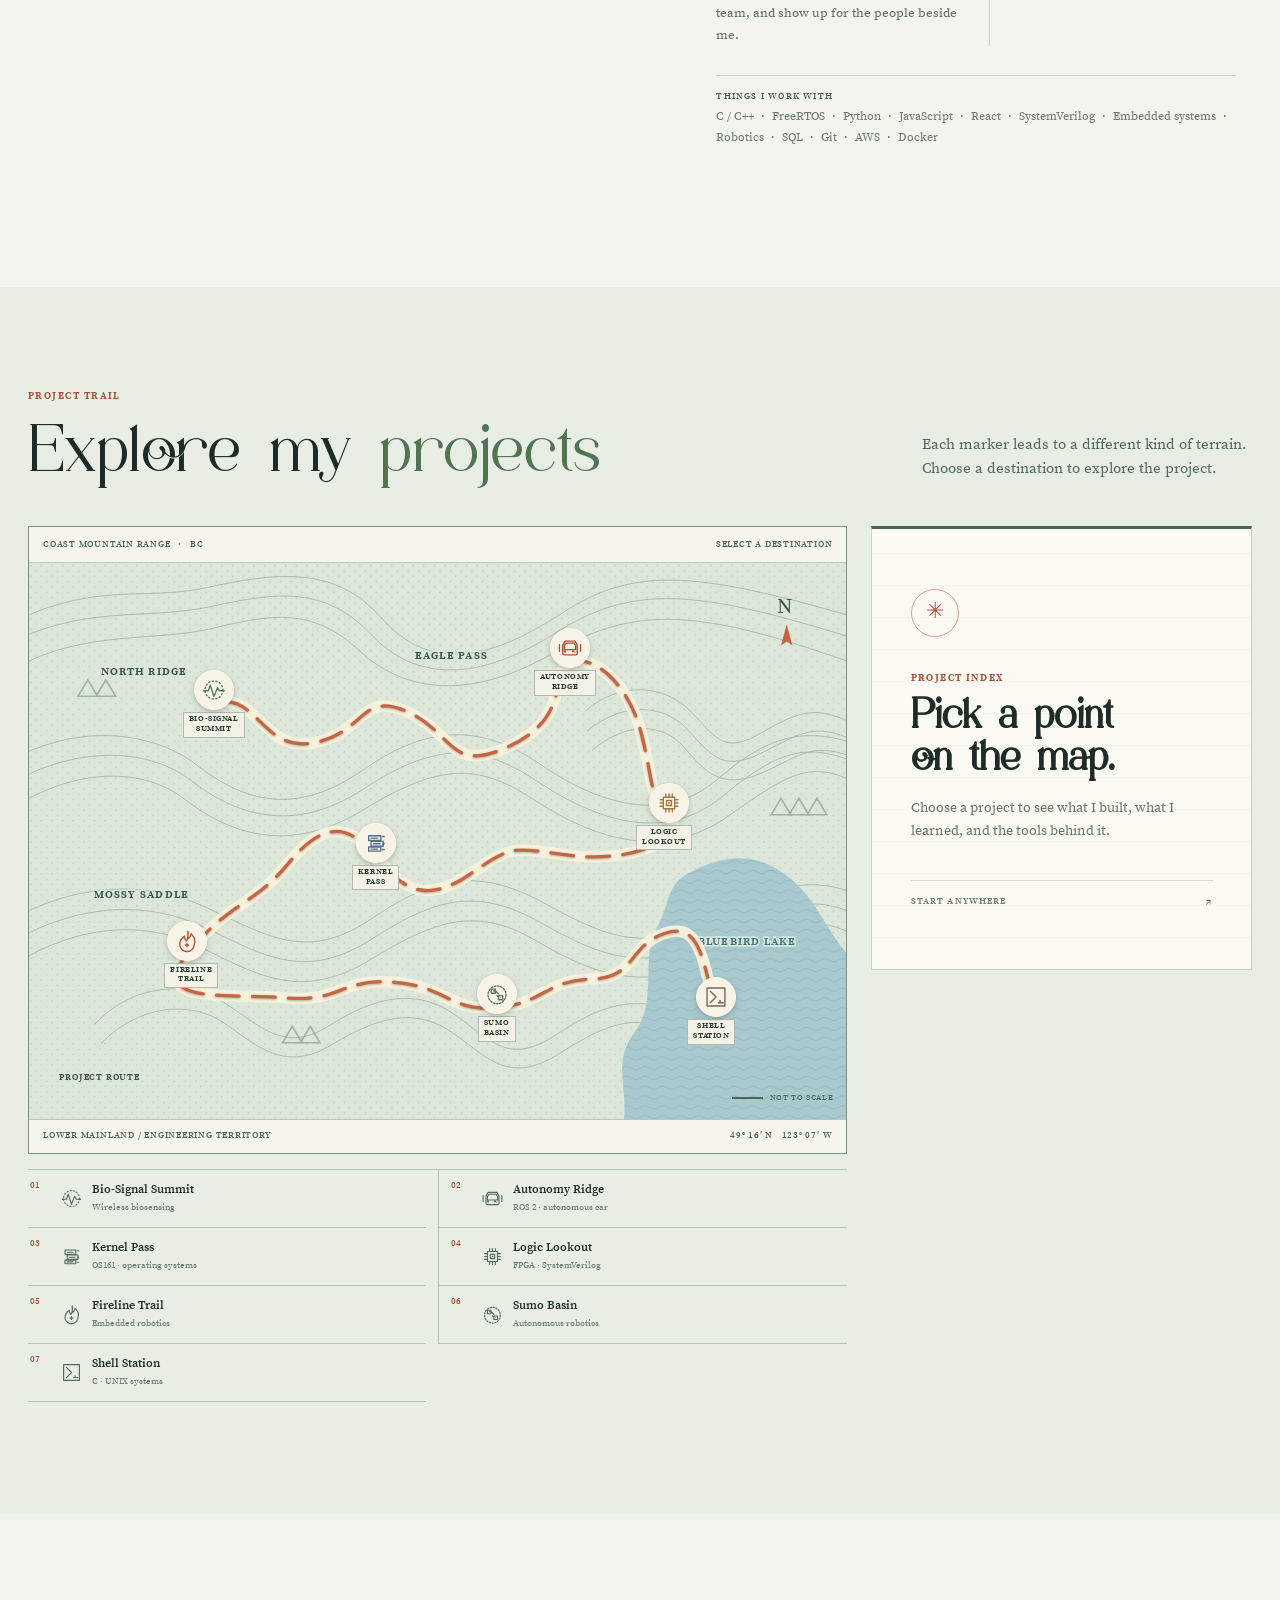
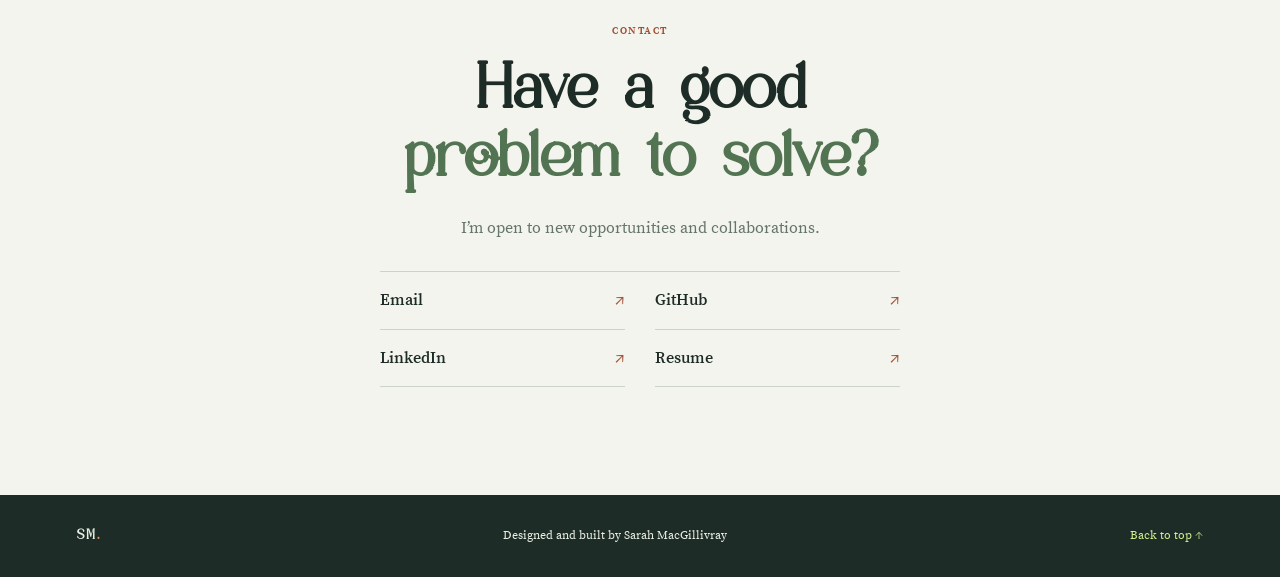
==== commit 5811d960: "Scrapbook more scrapbook looking" ====
--- a/index.html
+++ b/index.html
@@ -8,8 +8,8 @@
     <title>Staying Curious | Sarah MacGillivray</title>
     <link rel="stylesheet" href="styles.css?v=5">
     <link rel="stylesheet" href="field-notes.css?v=6">
-    <link rel="stylesheet" href="editorial.css?v=11">
-    <script src="script.js?v=8" defer></script>
+    <link rel="stylesheet" href="editorial.css?v=14">
+    <script src="script.js?v=12" defer></script>
 </head>
 <body>
     <header class="site-header">
@@ -44,14 +44,41 @@
                 <h2 id="about-title">Curiosity,<br>in and out<br>of the lab.</h2>
             </header>
             <div class="about-collage" aria-label="A few views from the trail and the workbench">
-                <figure class="scrapbook-photo scrapbook-coquihalla"><img src="images/coquihalla.jpg" alt="Sarah hiking a rocky ridgeline in the Coquihalla mountains" loading="lazy"><figcaption><span>COQUIHALLA / BC</span> Above the clouds</figcaption></figure>
-                <figure class="scrapbook-photo scrapbook-running"><img src="images/running_photo.JPG" alt="Sarah racing in a UBC cross-country singlet at the UBC Farm West XC race" loading="lazy"><figcaption><span>UBC FARM WEST XC</span> Cross-country</figcaption></figure>
-                <figure class="scrapbook-photo scrapbook-sumo"><img src="images/sumo.jpg" alt="Close-up of the hand-built autonomous sumo robot" loading="lazy"><figcaption><span>MADE BY HAND</span> Autonomous sumo-bot</figcaption></figure>
-                <figure class="scrapbook-photo scrapbook-car"><img src="images/car_image_visual.jpg" alt="The small autonomous car built for a team robotics competition" loading="lazy"><figcaption><span>ON THE BENCH</span> Team A2 · autonomous car</figcaption></figure>
-            </div>
+                <figure class="scrapbook-photo scrapbook-coquihalla">
+                    <button class="scrapbook-trigger" type="button" data-scrapbook-photo data-photo-title="Coquihalla / British Columbia" data-photo-story="A day hiking above the clouds in the Coquihalla mountains." aria-label="View larger photo: hiking in the Coquihalla mountains">
+                        <img src="images/coquihalla.jpg" alt="Sarah hiking a rocky ridgeline in the Coquihalla mountains" loading="lazy">
+                    </button>
+                    <figcaption><span>COQUIHALLA / BC</span><em>Above the clouds</em><small>49° N · BRITISH COLUMBIA</small></figcaption>
+                </figure>
+                <figure class="scrapbook-photo scrapbook-running">
+                    <button class="scrapbook-trigger" type="button" data-scrapbook-photo data-photo-title="UBC Farm West XC" data-photo-story="Racing cross-country for UBC at the UBC Farm West XC race." aria-label="View larger photo: racing at the UBC Farm West XC race">
+                        <img src="images/running_photo.JPG" alt="Sarah racing in a UBC cross-country singlet at the UBC Farm West XC race" loading="lazy">
+                    </button>
+                    <figcaption><span>UBC FARM WEST XC</span><em>Race day</em><small>VANCOUVER · BC</small></figcaption>
+                </figure>
+                <figure class="scrapbook-photo scrapbook-sumo">
+                    <button class="scrapbook-trigger" type="button" data-scrapbook-photo data-photo-title="Autonomous Sumo-Bot" data-photo-story="A hand-built autonomous robot designed to detect an opponent and push it out of the ring." aria-label="View larger photo: the autonomous sumo-bot">
+                        <img src="images/sumo.jpg" alt="Close-up of the hand-built autonomous sumo robot" loading="lazy">
+                    </button>
+                    <figcaption><span>MADE BY HAND</span><em>Autonomous sumo-bot</em><small>ROBOTICS PROJECT</small></figcaption>
+                </figure>
+                <figure class="scrapbook-photo scrapbook-car">
+                    <button class="scrapbook-trigger" type="button" data-scrapbook-photo data-photo-title="Team A2 · Autonomous Car" data-photo-story="Our autonomous car was the fastest across the obstacle and straight courses among 15 teams." aria-label="View larger photo: Team A2 autonomous car">
+                        <img src="images/car_image_visual.jpg" alt="The small autonomous car built for a team robotics competition" loading="lazy">
+                    </button>
+                    <figcaption><span>ON THE BENCH</span><em>Team A2 · autonomous car</em><small>ROS 2 · AUTONOMY</small></figcaption>
+                </figure>
+            </div>
+            <dialog class="scrapbook-viewer" aria-labelledby="scrapbook-viewer-title">
+                <button class="scrapbook-viewer-close" type="button" aria-label="Close photo viewer">Close <span aria-hidden="true">×</span></button>
+                <figure class="scrapbook-viewer-print">
+                    <img class="scrapbook-viewer-image" src="" alt="">
+                    <figcaption><p class="eyebrow">PHOTO ALBUM</p><h3 id="scrapbook-viewer-title"></h3><p class="scrapbook-viewer-story"></p></figcaption>
+                </figure>
+            </dialog>
             <div class="about-story">
                 <p class="about-lede">I was the kid building legos and minecraft villages and taking electronics apart to see what was inside. These days, that curiosity shows up in firmware, hardware, and whole systems.</p>
-                <p>I’m in my fifth year of Computer Engineering at UBC. Through co-op, I’ve worked on production software and embedded systems, designed PCBs for industrial ultrasound hardware, and used machine learning for image analysis.</p>
+                <p>Through co-op, I’ve worked on production software and embedded systems, designed PCBs for industrial ultrasound hardware, and used machine learning for image analysis.</p>
                 <div class="personal-columns">
                     <article class="personal-note">
                         <p class="note-index">UBC VARSITY</p>
--- a/editorial.css
+++ b/editorial.css
@@ -53,20 +53,37 @@
 .about-heading h2 em { color: #527452; font-weight: 400; }
 .about-heading-note { margin: 20px 0 0; color: #6b796b; font-size: .56rem; font-weight: 700; letter-spacing: .14em; }
 .about-collage { min-width: 0; height: 570px; align-self: start; grid-column: 1; grid-row: 1 / span 2; position: relative; margin-top: 4px; }
-.scrapbook-photo { position: absolute; display: flex; flex-direction: column; margin: 0; padding: 7px 7px 0; background: #fbfaf3; box-shadow: 0 7px 18px rgb(36 48 39 / 13%); animation: paper-photo-enter .55s ease-out both; }
-.scrapbook-photo img { display: block; width: 100%; height: auto; min-height: 0; flex: 1 1 auto; object-fit: cover; transition: transform .35s ease; }
-.scrapbook-photo:hover img { transform: scale(1.025); }
-.scrapbook-photo figcaption { min-height: 34px; padding: 8px 4px 5px; color: #49584b; font-size: .68rem; line-height: 1.2; }
-.scrapbook-photo figcaption span { display: inline-block; margin-right: 7px; color: #a44f35; font-size: .48rem; font-weight: 700; letter-spacing: .1em; }
-.scrapbook-coquihalla { z-index: 1; top: 0; left: 0; width: 73%; height: 350px; transform: rotate(-1.3deg); animation-delay: .04s; }
+.scrapbook-photo { position: absolute; display: flex; flex-direction: column; margin: 0; padding: 8px 8px 0; background: #fbfaf3; box-shadow: 0 8px 20px rgb(36 48 39 / 14%); animation: paper-photo-enter .55s ease-out both; }
+.scrapbook-trigger { min-height: 0; flex: 1 1 auto; position: relative; display: block; width: 100%; overflow: hidden; padding: 0; border: 0; background: #d9ded5; cursor: zoom-in; }
+.scrapbook-trigger:focus-visible { outline: 3px solid #a44f35; outline-offset: -3px; }
+.scrapbook-photo img { display: block; width: 100%; height: 100%; object-fit: cover; transition: transform .35s ease; }
+.scrapbook-trigger:hover img { transform: scale(1.035); }
+.scrapbook-trigger::after { content: ""; position: absolute; inset: 0; pointer-events: none; opacity: .14; background-image: url("data:image/svg+xml,%3Csvg viewBox='0 0 180 180' xmlns='http://www.w3.org/2000/svg'%3E%3Cfilter id='n'%3E%3CfeTurbulence type='fractalNoise' baseFrequency='.82' numOctaves='3' stitchTiles='stitch'/%3E%3C/filter%3E%3Crect width='100%25' height='100%25' filter='url(%23n)' opacity='.5'/%3E%3C/svg%3E"); mix-blend-mode: multiply; }
+.scrapbook-photo figcaption { min-height: 45px; padding: 7px 5px 8px; color: #49584b; font: italic .82rem/1.1 "Segoe Print", "Bradley Hand", var(--body); }
+.scrapbook-photo figcaption span, .scrapbook-photo figcaption small { display: block; color: #a44f35; font: 700 .46rem/1.25 var(--body); letter-spacing: .1em; }
+.scrapbook-photo figcaption em { display: block; padding-top: 3px; font-style: italic; }
+.scrapbook-photo figcaption small { padding-top: 3px; color: #71806f; font-size: .42rem; letter-spacing: .08em; }
+.scrapbook-coquihalla { z-index: 1; top: 0; left: 1%; width: 72%; height: 346px; transform: rotate(-2.2deg); animation-delay: .04s; }
 .scrapbook-coquihalla img { object-position: 52% 64%; }
-.scrapbook-running { z-index: 3; top: 48px; right: 1%; width: 42%; height: 230px; transform: rotate(1.1deg); animation-delay: .2s; }
+.scrapbook-running { z-index: 3; top: 32px; right: 0; width: 43%; height: 238px; transform: rotate(2.2deg); animation-delay: .2s; }
 .scrapbook-running img { object-position: 49% 29%; }
-.scrapbook-running figcaption span { display: block; margin: 0 0 3px; }
-.scrapbook-car { z-index: 2; bottom: 4px; right: 0; width: 46%; height: 195px; transform: rotate(1.5deg); animation-delay: .12s; }
+.scrapbook-car { z-index: 2; bottom: 15px; right: 1%; width: 46%; height: 210px; transform: rotate(-1.7deg); animation-delay: .12s; }
 .scrapbook-car img { object-position: 72% center; }
-.scrapbook-sumo { z-index: 4; bottom: 4px; left: 6%; width: 48%; height: 195px; transform: rotate(-1.4deg); animation-delay: .28s; }
+.scrapbook-sumo { z-index: 4; bottom: 0; left: 4%; width: 47%; height: 204px; transform: rotate(1.6deg); animation-delay: .28s; }
 .scrapbook-sumo img { object-position: center 42%; }
+.scrapbook-viewer { width: min(1050px, calc(100vw - 40px)); max-width: none; max-height: min(88svh, 820px); padding: 18px; overflow: auto; border: 1px solid #d4d7cb; color: var(--ink); background: #f3f1e7; box-shadow: 0 28px 90px rgb(10 18 14 / 40%); }
+.scrapbook-viewer[open] { animation: shutter-open .28s cubic-bezier(.2,.8,.2,1) both; }
+.scrapbook-viewer::backdrop { background: rgb(17 28 23 / 78%); }
+.scrapbook-viewer-close { position: sticky; z-index: 2; top: 0; float: right; display: flex; align-items: center; gap: 12px; padding: 6px 9px; border: 0; color: #f7f3e8; background: #263b30; cursor: pointer; font-size: .7rem; text-transform: uppercase; letter-spacing: .09em; }
+.scrapbook-viewer-close span { font-size: 1.15rem; line-height: 1; }
+.scrapbook-viewer-print { clear: both; display: grid; grid-template-columns: minmax(0, 1fr) 220px; align-items: end; gap: 20px; margin: 0; padding-top: 10px; }
+.scrapbook-viewer-image { display: block; width: 100%; height: auto; aspect-ratio: 4 / 3; max-height: min(72svh, 660px); object-fit: contain; background: #e8e4d7; }
+.scrapbook-viewer-print figcaption { padding: 0 3px 15px; }
+.scrapbook-viewer-print .eyebrow { margin-bottom: 12px; color: #a44f35; font-size: .56rem; }
+.scrapbook-viewer-print h3 { margin: 0 0 10px; color: var(--ink); font: 400 1.8rem/1.08 var(--display); }
+.scrapbook-viewer-story { margin: 0; color: #5e6d60; font-size: .97rem; line-height: 1.55; }
+@keyframes shutter-open { from { opacity: 0; clip-path: inset(45% 2%); } to { opacity: 1; clip-path: inset(0); } }
+@media (prefers-reduced-motion: reduce) { .scrapbook-viewer[open] { animation: none; } }
 .about-story { grid-column: 2; grid-row: 2; padding: 18px 0 0 4px; }
 .about-lede { max-width: 560px; margin: 0 0 17px; color: var(--ink); font: 600 1.27rem/1.48 var(--body); }
 .about-story > p:not(.about-lede) { max-width: 560px; color: #5e6d60; font-size: .97rem; line-height: 1.72; }
@@ -136,9 +153,9 @@
     .about { width: min(100% - 56px, 1000px); column-gap: 42px; }
     .about-collage { height: 560px; }
     .scrapbook-coquihalla { height: 325px; }
-    .scrapbook-running { top: 35px; height: 205px; }
-    .scrapbook-car { height: 180px; }
-    .scrapbook-sumo { height: 180px; }
+    .scrapbook-running { top: 30px; height: 215px; }
+    .scrapbook-car { height: 190px; }
+    .scrapbook-sumo { height: 190px; }
     .about-heading h2 { font-size: 3.7rem; }
     .personal-columns { gap: 16px; }
 }
@@ -167,11 +184,12 @@
     .about-heading { padding: 0; }
     .about-heading h2 { font-size: 3.65rem; }
     .about-heading-note { margin-top: 13px; }
-    .about-collage { width: 100%; height: 535px; flex: none; margin: 0; }
-    .scrapbook-coquihalla { width: 74%; height: 300px; }
-    .scrapbook-running { top: 26px; right: 0; width: 44%; height: 182px; }
-    .scrapbook-car { right: 0; width: 46%; height: 165px; }
-    .scrapbook-sumo { bottom: 0; left: 6%; width: 48%; height: 165px; }
+    .about-collage { width: 100%; height: 545px; flex: none; margin: 0; }
+    .scrapbook-coquihalla { width: 74%; height: 302px; }
+    .scrapbook-running { top: 26px; right: 0; width: 44%; height: 192px; }
+    .scrapbook-car { right: 0; width: 46%; height: 174px; }
+    .scrapbook-sumo { bottom: 0; left: 6%; width: 48%; height: 174px; }
+    .scrapbook-photo figcaption { min-height: 48px; padding: 6px 4px; font-size: .75rem; }
     .about-story { padding: 0; }
     .about-lede { font-size: 1.19rem; }
     .personal-columns { gap: 20px; }
@@ -189,14 +207,19 @@
     .hero-eyebrow { max-width: 300px; line-height: 1.7; }
     .about { width: calc(100% - 36px); }
     .about-heading h2 { font-size: 3.15rem; }
-    .about-collage { height: 505px; }
-    .scrapbook-coquihalla { height: 270px; }
-    .scrapbook-running { top: 20px; width: 44%; height: 158px; }
-    .scrapbook-car { height: 150px; }
-    .scrapbook-sumo { height: 150px; }
+    .about-collage { height: 525px; }
+    .scrapbook-coquihalla { height: 286px; }
+    .scrapbook-running { top: 20px; width: 44%; height: 176px; }
+    .scrapbook-car { height: 164px; }
+    .scrapbook-sumo { height: 164px; }
     .scrapbook-photo { padding: 5px 5px 0; }
-    .scrapbook-photo figcaption { min-height: 30px; padding: 7px 3px 4px; font-size: .59rem; }
-    .scrapbook-photo figcaption span { display: block; margin-bottom: 3px; font-size: .43rem; }
+    .scrapbook-photo figcaption { min-height: 48px; padding: 6px 3px 4px; font-size: .7rem; }
+    .scrapbook-photo figcaption span, .scrapbook-photo figcaption small { font-size: .4rem; }
+    .scrapbook-viewer { width: calc(100vw - 24px); max-height: 90svh; padding: 11px; }
+    .scrapbook-viewer-print { grid-template-columns: 1fr; gap: 12px; }
+    .scrapbook-viewer-image { max-height: 58svh; }
+    .scrapbook-viewer-print figcaption { padding: 0 4px 7px; }
+    .scrapbook-viewer-print h3 { font-size: 1.5rem; }
     .personal-columns { grid-template-columns: 1fr; gap: 18px; }
     .personal-note + .personal-note { padding: 17px 0 0; border-top: 1px solid #cbd4c8; border-left: 0; }
     .map-marker { transform: translate(-50%, -50%) scale(.68); }
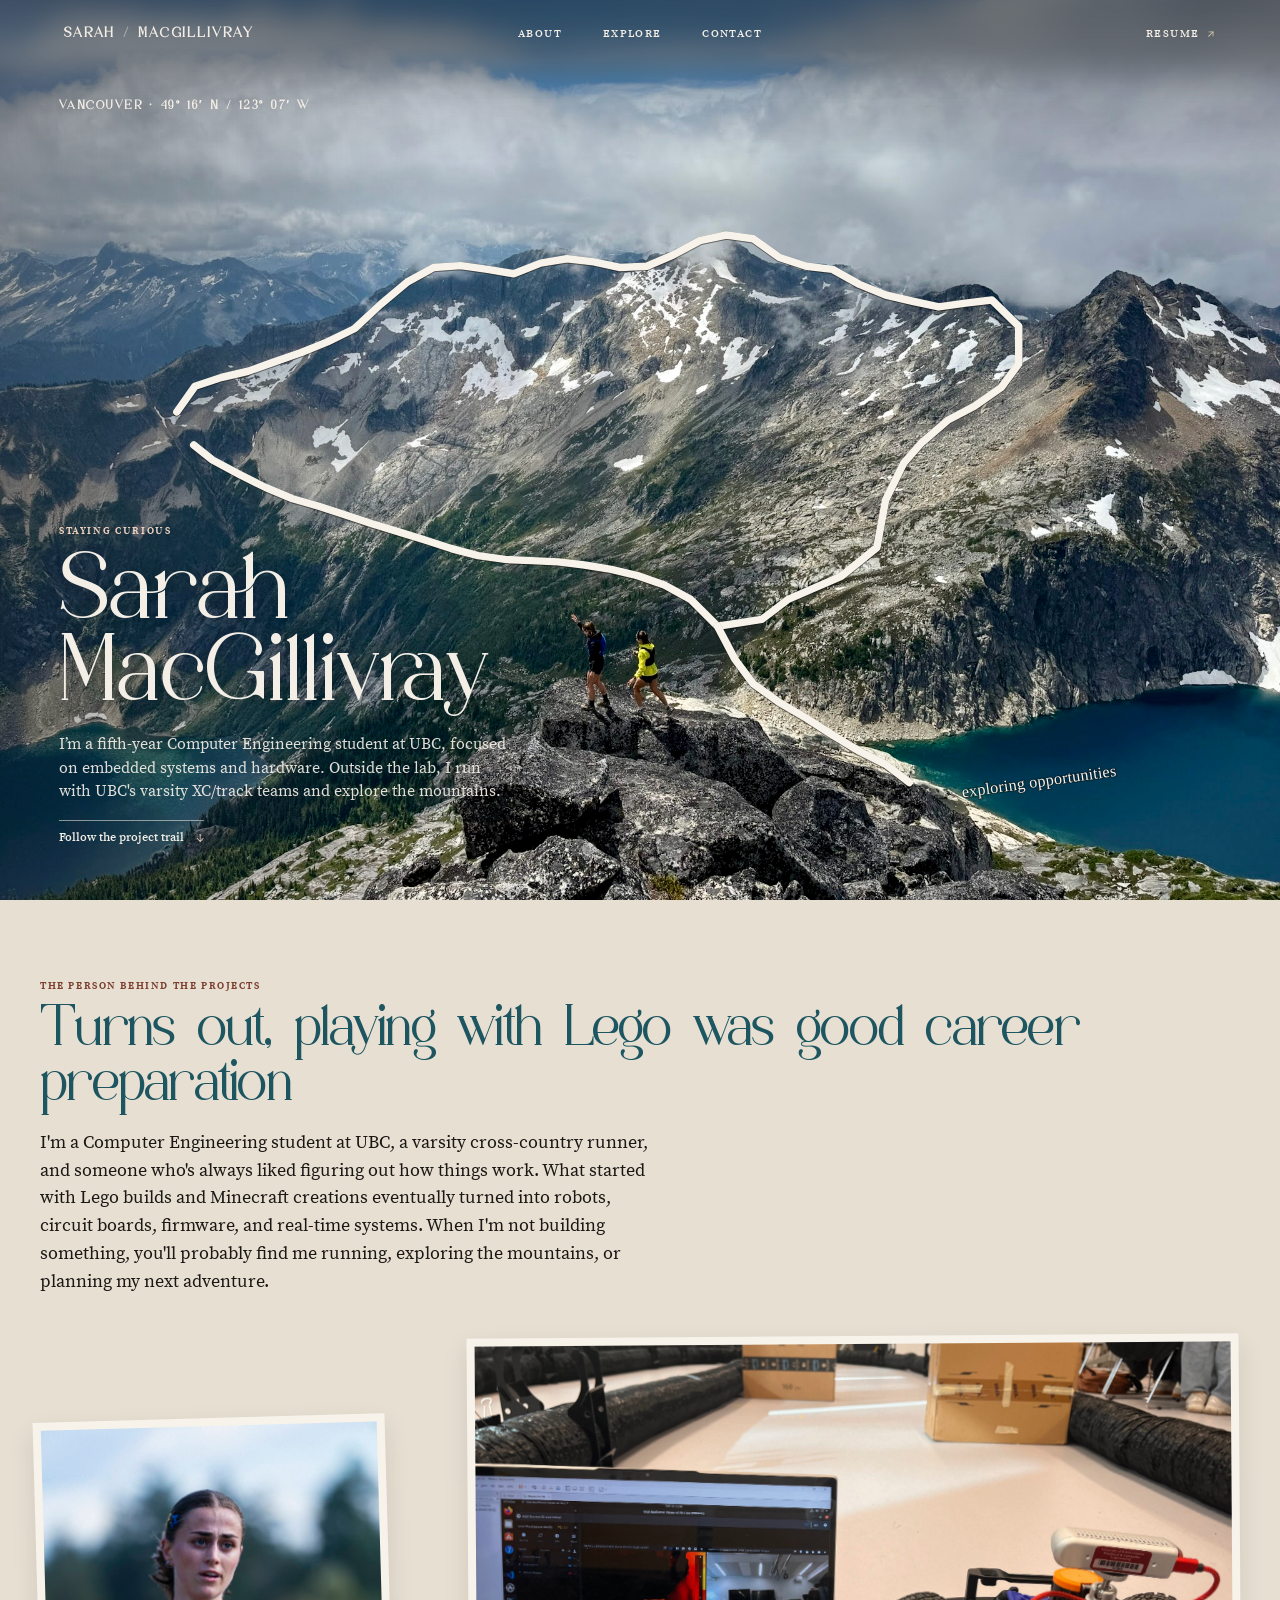
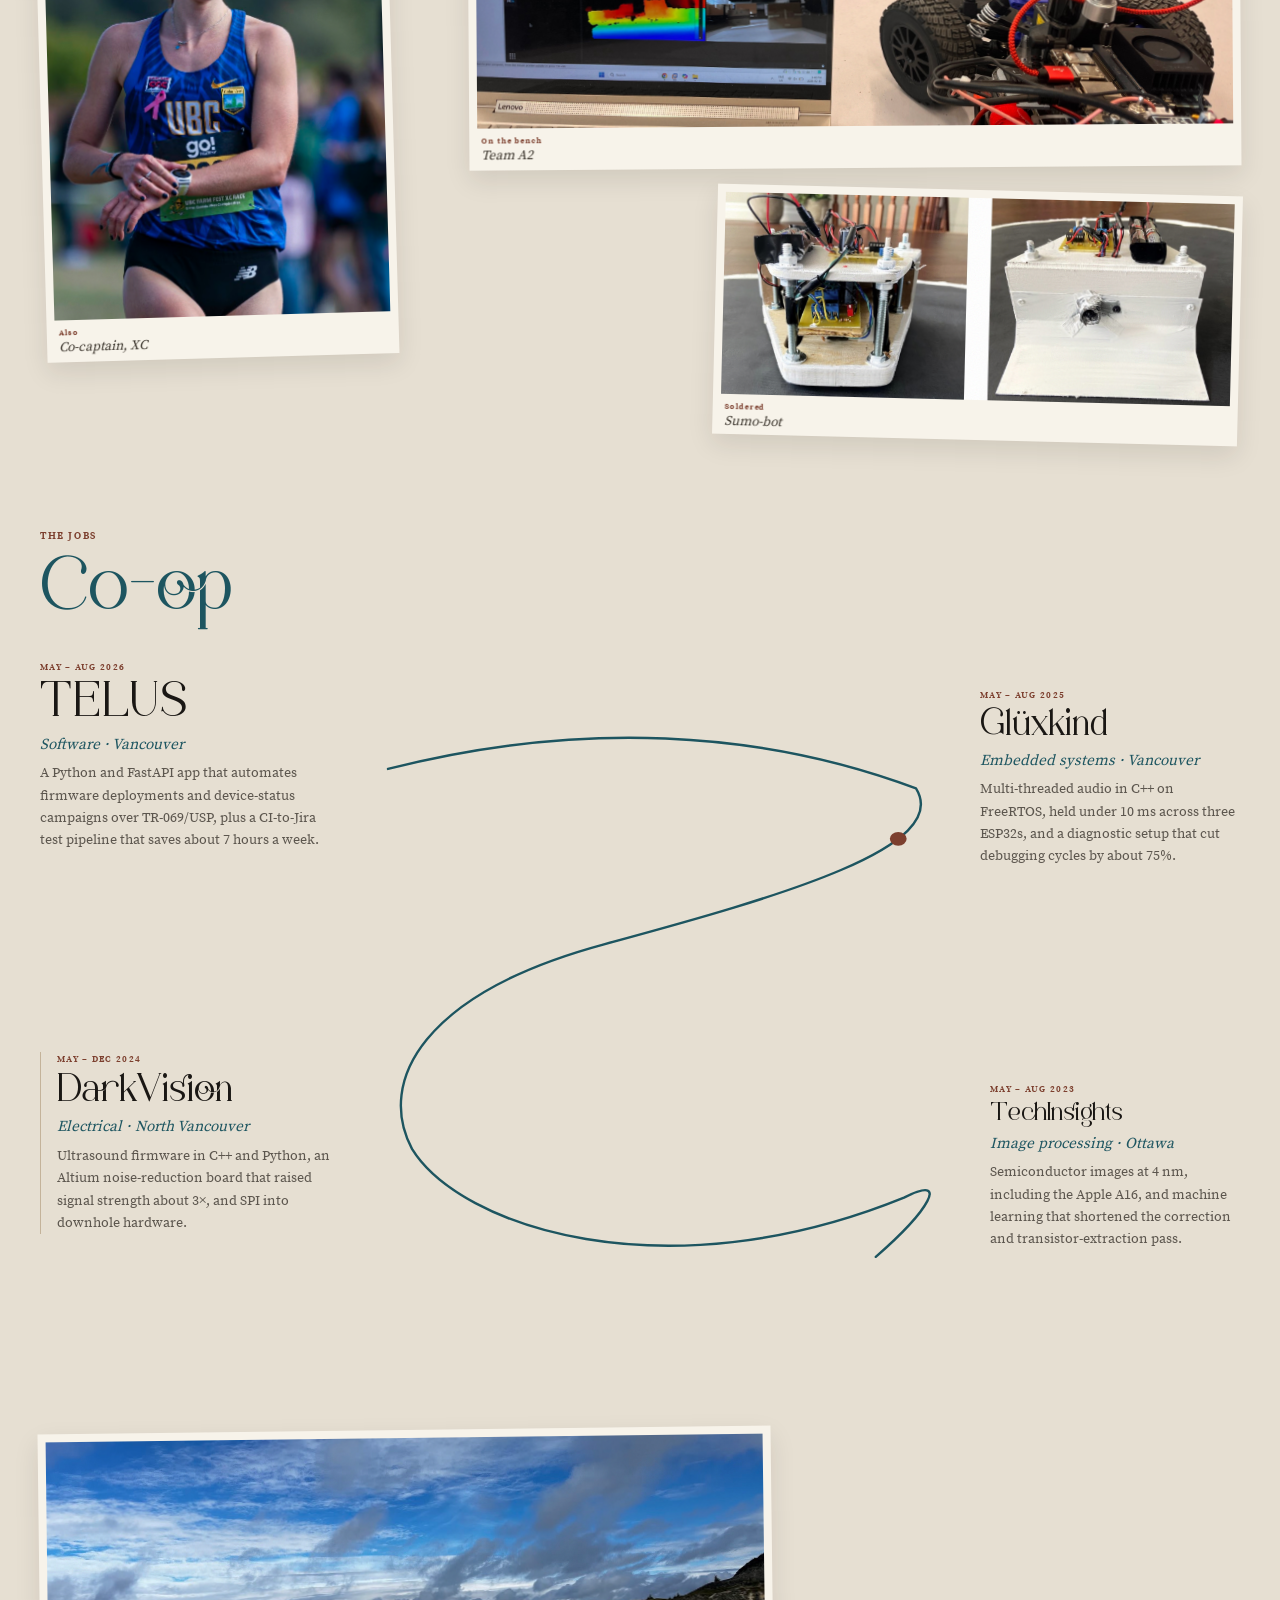
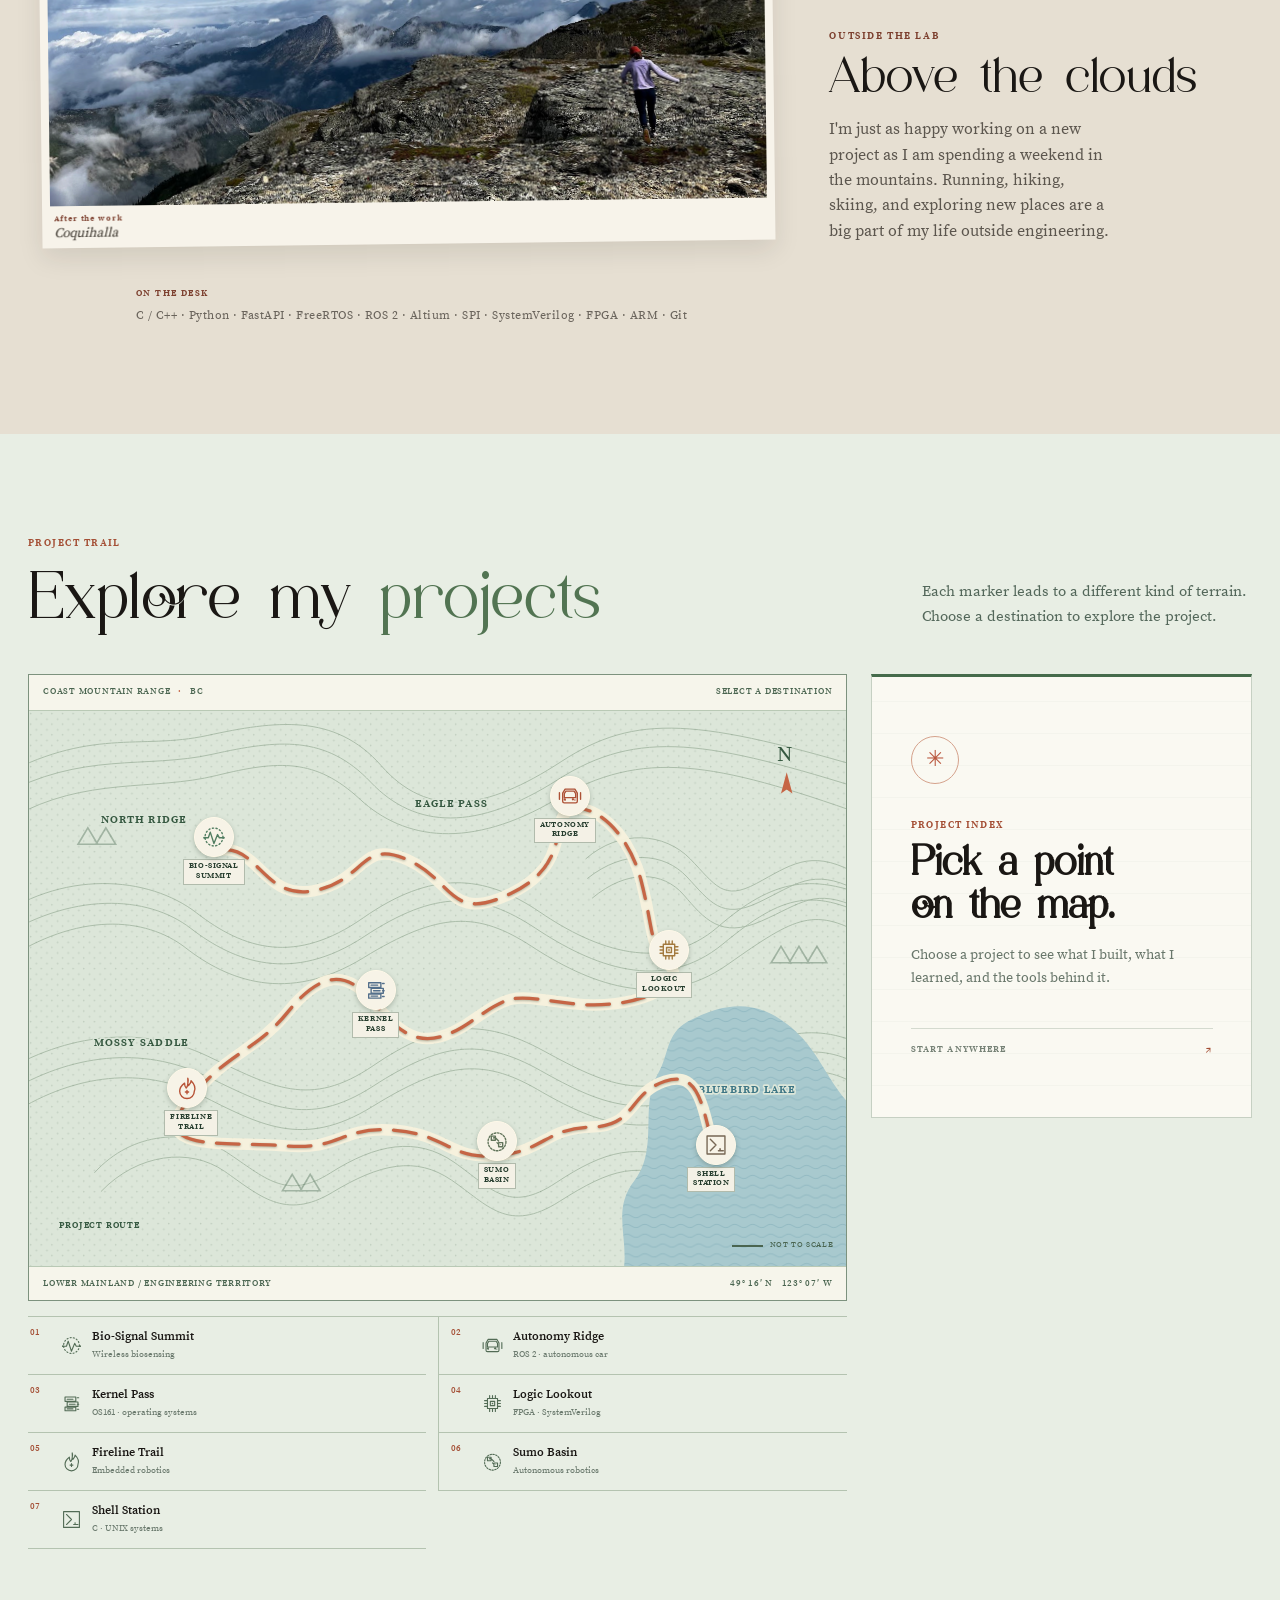
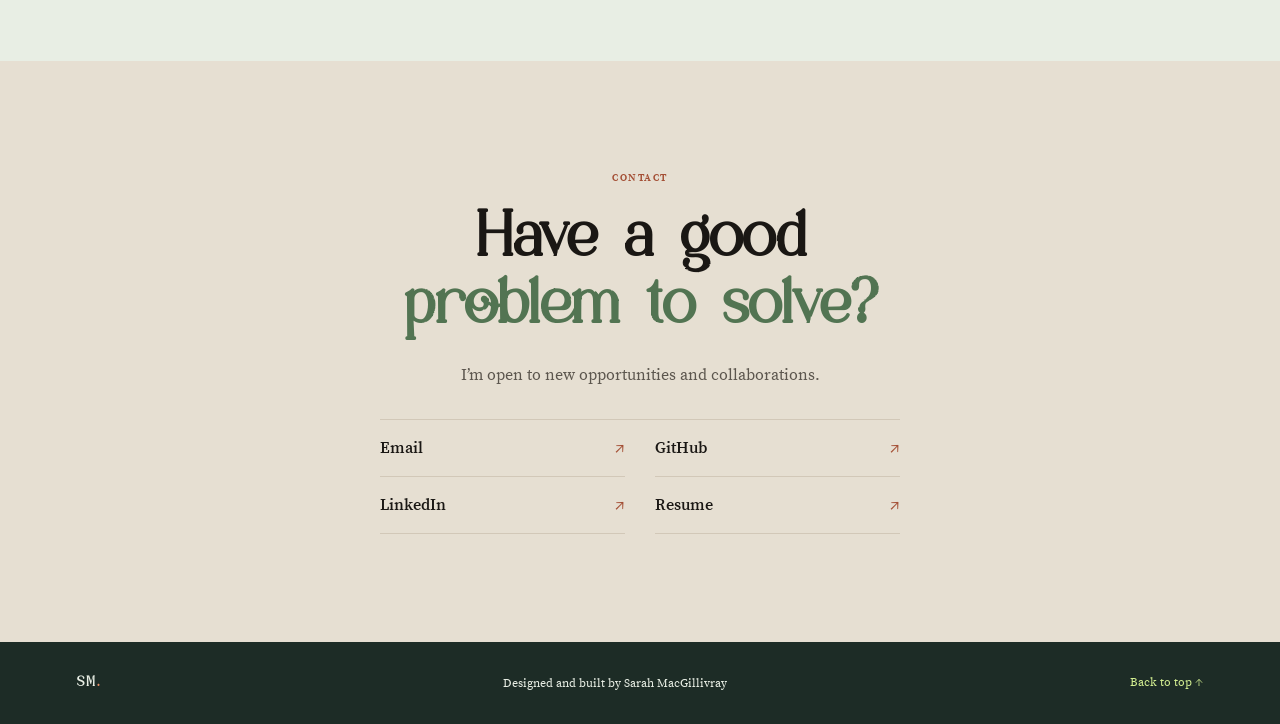
==== commit d37684cd: "Really liking first two sections now" ====
--- a/index.html
+++ b/index.html
@@ -8,8 +8,8 @@
     <title>Staying Curious | Sarah MacGillivray</title>
     <link rel="stylesheet" href="styles.css?v=5">
     <link rel="stylesheet" href="field-notes.css?v=6">
-    <link rel="stylesheet" href="editorial.css?v=14">
-    <script src="script.js?v=12" defer></script>
+    <link rel="stylesheet" href="editorial.css?v=34">
+    <script src="script.js?v=13" defer></script>
 </head>
 <body>
     <header class="site-header">
@@ -24,6 +24,19 @@
 
     <main>
         <section class="hero" id="home" aria-labelledby="hero-title">
+            <div class="hero-sky" aria-hidden="true"></div>
+            <figure class="hero-photograph">
+                <img src="images/header.JPG" alt="Two hikers standing on a rocky summit above a lake in the Coast Mountains" fetchpriority="high">
+                <svg class="hero-ridge" viewBox="0 0 2048 1536" preserveAspectRatio="xMidYMax slice" aria-hidden="true">
+                    <g fill="none" stroke-linecap="round" stroke-linejoin="round">
+                        <path class="hero-ridge-shadow" pathLength="1" d="M 283 755 L 312 714 L 354 700 L 397 690 L 439 675 L 482 660 L 524 643 L 567 622 L 609 583 L 652 547 L 694 524 L 737 521 L 780 527 L 822 534 L 865 517 L 907 510 L 950 515 L 992 524 L 1035 522 L 1077 504 L 1120 481 L 1162 472 L 1205 478 L 1247 508 L 1290 522 L 1332 527 L 1375 551 L 1417 568 L 1460 578 L 1502 587 L 1545 581 L 1587 576 L 1630 618 L 1630 678 L 1602 716 L 1559 746 L 1517 768 L 1474 805 L 1446 837 L 1417 896 L 1403 972 L 1346 1018 L 1261 1055 L 1219 1087 L 1148 1098 L 1105 1055 L 1063 1032 L 1020 1017 L 978 1007 L 935 1000 L 893 995 L 850 993 L 808 991 L 765 985 L 723 974 L 680 960 L 638 947 L 595 934 L 553 920 L 510 906 L 468 894 L 425 876 L 383 855 L 340 832 L 310 808"/>
+                        <path class="hero-ridge-line" pathLength="1" d="M 283 755 L 312 714 L 354 700 L 397 690 L 439 675 L 482 660 L 524 643 L 567 622 L 609 583 L 652 547 L 694 524 L 737 521 L 780 527 L 822 534 L 865 517 L 907 510 L 950 515 L 992 524 L 1035 522 L 1077 504 L 1120 481 L 1162 472 L 1205 478 L 1247 508 L 1290 522 L 1332 527 L 1375 551 L 1417 568 L 1460 578 L 1502 587 L 1545 581 L 1587 576 L 1630 618 L 1630 678 L 1602 716 L 1559 746 L 1517 768 L 1474 805 L 1446 837 L 1417 896 L 1403 972 L 1346 1018 L 1261 1055 L 1219 1087 L 1148 1098 L 1105 1055 L 1063 1032 L 1020 1017 L 978 1007 L 935 1000 L 893 995 L 850 993 L 808 991 L 765 985 L 723 974 L 680 960 L 638 947 L 595 934 L 553 920 L 510 906 L 468 894 L 425 876 L 383 855 L 340 832 L 310 808"/>
+                        <path class="hero-ridge-shadow" pathLength="1" d="M 1148 1098 L 1176 1151 L 1205 1190 L 1247 1220 L 1290 1245 L 1332 1272 L 1375 1298 L 1417 1319 L 1455 1348"/>
+                        <path class="hero-ridge-line" pathLength="1" d="M 1148 1098 L 1176 1151 L 1205 1190 L 1247 1220 L 1290 1245 L 1332 1272 L 1375 1298 L 1417 1319 L 1455 1348"/>
+                    </g>
+                    <text class="hero-ridge-note" x="1540" y="1372" transform="rotate(-8 1540 1372)">exploring opportunities</text>
+                </svg>
+            </figure>
             <div class="hero-coverline"><span>VANCOUVER · 49° 16′ N / 123° 07′ W</span></div>
             <div class="hero-content">
                 <p class="eyebrow hero-eyebrow">STAYING CURIOUS</p>
@@ -31,44 +44,82 @@
                 <p class="hero-copy">I’m a fifth-year Computer Engineering student at UBC, focused on embedded systems and hardware. Outside the lab, I run with UBC's varsity XC/track teams and explore the mountains.</p>
                 <a class="cover-route-link" href="#explore"><span>Follow the project trail</span><span aria-hidden="true">↓</span></a>
             </div>
-            <figure class="hero-photograph">
-                <img src="images/header.JPG" alt="Two hikers standing on a rocky summit above a lake in the Coast Mountains" fetchpriority="high">
-                <figcaption><span>COAST MOUNTAINS / BC</span><span>Above the treeline, together.</span></figcaption>
-            </figure>
-            <div class="hero-foot"><span>FOCUS / EMBEDDED SYSTEMS</span><span>HARDWARE · FIRMWARE · ROBOTICS</span></div>
         </section>
 
         <section class="about section-wrap" id="about" aria-labelledby="about-title">
-            <header class="about-heading">
-                <p class="eyebrow">THE PERSON BEHIND THE PROJECTS</p>
-                <h2 id="about-title">Curiosity,<br>in and out<br>of the lab.</h2>
+            <p class="about-kicker">The person behind the projects</p>
+            <h2 id="about-title" class="about-display">Turns out, playing with Lego was good career preparation</h2>
+            <p class="about-intro">I'm a Computer Engineering student at UBC, a varsity cross-country runner, and someone who's always liked figuring out how things work. What started with Lego builds and Minecraft creations eventually turned into robots, circuit boards, firmware, and real-time systems. When I'm not building something, you'll probably find me running, exploring the mountains, or planning my next adventure.</p>
+            <div class="about-collage">
+                <figure class="scrapbook-photo scrap scrap-bench scrapbook-car">
+                    <button class="scrapbook-trigger" type="button" data-scrapbook-photo data-photo-title="Team A2 · Autonomous Car" data-photo-story="Our autonomous car was the fastest across the obstacle and straight courses among 15 teams." aria-label="View larger photo: Team A2 autonomous car">
+                        <img src="images/car_image_visual.jpg" alt="The small autonomous car built for a team robotics competition" loading="lazy">
+                    </button>
+                    <figcaption><span>On the bench</span><em>Team A2</em></figcaption>
+                </figure>
+                <figure class="scrapbook-photo scrap scrap-sumo scrapbook-sumo">
+                    <button class="scrapbook-trigger" type="button" data-scrapbook-photo data-photo-title="Autonomous Sumo-Bot" data-photo-story="A hand-built autonomous robot designed to detect an opponent and push it out of the ring." aria-label="View larger photo: the autonomous sumo-bot">
+                        <img src="images/sumo.jpg" alt="Close-up of the hand-built autonomous sumo robot" loading="lazy">
+                    </button>
+                    <figcaption><span>Soldered</span><em>Sumo-bot</em></figcaption>
+                </figure>
+                <figure class="scrapbook-photo scrap scrap-run scrapbook-running">
+                    <button class="scrapbook-trigger" type="button" data-scrapbook-photo data-photo-title="UBC Farm Fest XC" data-photo-story="Racing cross-country for UBC at the UBC Farm Fest XC race. I am a co-captain for the team." aria-label="View larger photo: racing at the UBC Farm Fest XC race">
+                        <img src="images/running_photo.JPG" alt="Sarah racing in a UBC cross-country singlet at the UBC Farm Fest XC race" loading="lazy">
+                    </button>
+                    <figcaption><span>Also</span><em>Co-captain, XC</em></figcaption>
+                </figure>
+            </div>
+            <header class="coop-head">
+                <p class="about-kicker">The jobs</p>
+                <h3>Co-op</h3>
             </header>
-            <div class="about-collage" aria-label="A few views from the trail and the workbench">
-                <figure class="scrapbook-photo scrapbook-coquihalla">
+            <div class="coop-scatter">
+                <svg class="journey" viewBox="0 0 1000 780" preserveAspectRatio="none" aria-hidden="true">
+                    <path class="journey-line" pathLength="1" d="M 290 120 C 450 70 600 80 730 140 C 760 200 620 250 470 300 C 320 350 280 440 310 510 C 350 590 520 660 720 560 C 800 510 640 720 500 750" />
+                    <circle class="journey-dot" r="7" fill="#7c3f2e">
+                        <animateMotion dur="9s" repeatCount="indefinite" path="M 290 120 C 450 70 600 80 730 140 C 760 200 620 250 470 300 C 320 350 280 440 310 510 C 350 590 520 660 720 560 C 800 510 640 720 500 750" />
+                    </circle>
+                </svg>
+                <article class="coop coop-telus">
+                    <p class="coop-when">May – Aug 2026</p>
+                    <h3>TELUS</h3>
+                    <p class="coop-role">Software · Vancouver</p>
+                    <p>A Python and FastAPI app that automates firmware deployments and device-status campaigns over TR-069/USP, plus a CI-to-Jira test pipeline that saves about 7 hours a week.</p>
+                </article>
+                <article class="coop coop-glux">
+                    <p class="coop-when">May – Aug 2025</p>
+                    <h3>Glüxkind</h3>
+                    <p class="coop-role">Embedded systems · Vancouver</p>
+                    <p>Multi-threaded audio in C++ on FreeRTOS, held under 10&nbsp;ms across three ESP32s, and a diagnostic setup that cut debugging cycles by about 75%.</p>
+                </article>
+                <article class="coop coop-dark">
+                    <p class="coop-when">May – Dec 2024</p>
+                    <h3>DarkVision</h3>
+                    <p class="coop-role">Electrical · North Vancouver</p>
+                    <p>Ultrasound firmware in C++ and Python, an Altium noise-reduction board that raised signal strength about 3×, and SPI into downhole hardware.</p>
+                </article>
+                <article class="coop coop-tech">
+                    <p class="coop-when">May – Aug 2023</p>
+                    <h3>TechInsights</h3>
+                    <p class="coop-role">Image processing · Ottawa</p>
+                    <p>Semiconductor images at 4&nbsp;nm, including the Apple A16, and machine learning that shortened the correction and transistor-extraction pass.</p>
+                </article>
+            </div>
+            <div class="about-close">
+                <figure class="scrapbook-photo scrap scrap-ridge scrapbook-coquihalla">
                     <button class="scrapbook-trigger" type="button" data-scrapbook-photo data-photo-title="Coquihalla / British Columbia" data-photo-story="A day hiking above the clouds in the Coquihalla mountains." aria-label="View larger photo: hiking in the Coquihalla mountains">
                         <img src="images/coquihalla.jpg" alt="Sarah hiking a rocky ridgeline in the Coquihalla mountains" loading="lazy">
                     </button>
-                    <figcaption><span>COQUIHALLA / BC</span><em>Above the clouds</em><small>49° N · BRITISH COLUMBIA</small></figcaption>
-                </figure>
-                <figure class="scrapbook-photo scrapbook-running">
-                    <button class="scrapbook-trigger" type="button" data-scrapbook-photo data-photo-title="UBC Farm West XC" data-photo-story="Racing cross-country for UBC at the UBC Farm West XC race." aria-label="View larger photo: racing at the UBC Farm West XC race">
-                        <img src="images/running_photo.JPG" alt="Sarah racing in a UBC cross-country singlet at the UBC Farm West XC race" loading="lazy">
-                    </button>
-                    <figcaption><span>UBC FARM WEST XC</span><em>Race day</em><small>VANCOUVER · BC</small></figcaption>
-                </figure>
-                <figure class="scrapbook-photo scrapbook-sumo">
-                    <button class="scrapbook-trigger" type="button" data-scrapbook-photo data-photo-title="Autonomous Sumo-Bot" data-photo-story="A hand-built autonomous robot designed to detect an opponent and push it out of the ring." aria-label="View larger photo: the autonomous sumo-bot">
-                        <img src="images/sumo.jpg" alt="Close-up of the hand-built autonomous sumo robot" loading="lazy">
-                    </button>
-                    <figcaption><span>MADE BY HAND</span><em>Autonomous sumo-bot</em><small>ROBOTICS PROJECT</small></figcaption>
-                </figure>
-                <figure class="scrapbook-photo scrapbook-car">
-                    <button class="scrapbook-trigger" type="button" data-scrapbook-photo data-photo-title="Team A2 · Autonomous Car" data-photo-story="Our autonomous car was the fastest across the obstacle and straight courses among 15 teams." aria-label="View larger photo: Team A2 autonomous car">
-                        <img src="images/car_image_visual.jpg" alt="The small autonomous car built for a team robotics competition" loading="lazy">
-                    </button>
-                    <figcaption><span>ON THE BENCH</span><em>Team A2 · autonomous car</em><small>ROS 2 · AUTONOMY</small></figcaption>
-                </figure>
-            </div>
+                    <figcaption><span>After the work</span><em>Coquihalla</em></figcaption>
+                </figure>
+                <div class="about-close-copy">
+                    <p class="about-kicker">Outside the lab</p>
+                    <h3>Above the clouds</h3>
+                    <p>I'm just as happy working on a new project as I am spending a weekend in the mountains. Running, hiking, skiing, and exploring new places are a big part of my life outside engineering.</p>
+                </div>
+            </div>
+            <p class="about-tools"><span>On the desk</span> C / C++ · Python · FastAPI · FreeRTOS · ROS 2 · Altium · SPI · SystemVerilog · FPGA · ARM · Git</p>
             <dialog class="scrapbook-viewer" aria-labelledby="scrapbook-viewer-title">
                 <button class="scrapbook-viewer-close" type="button" aria-label="Close photo viewer">Close <span aria-hidden="true">×</span></button>
                 <figure class="scrapbook-viewer-print">
@@ -76,26 +127,6 @@
                     <figcaption><p class="eyebrow">PHOTO ALBUM</p><h3 id="scrapbook-viewer-title"></h3><p class="scrapbook-viewer-story"></p></figcaption>
                 </figure>
             </dialog>
-            <div class="about-story">
-                <p class="about-lede">I was the kid building legos and minecraft villages and taking electronics apart to see what was inside. These days, that curiosity shows up in firmware, hardware, and whole systems.</p>
-                <p>Through co-op, I’ve worked on production software and embedded systems, designed PCBs for industrial ultrasound hardware, and used machine learning for image analysis.</p>
-                <div class="personal-columns">
-                    <article class="personal-note">
-                        <p class="note-index">UBC VARSITY</p>
-                        <h3>Co-captain.</h3>
-                        <p>I compete in cross-country and track, and co-captain UBC’s cross-country team. It’s taught me to take initiative, work as a team, and show up for the people beside me.</p>
-                    </article>
-                    <article class="personal-note">
-                        <p class="note-index">OUT OF OFFICE</p>
-                        <h3>Find a trail.</h3>
-                        <p>Outside engineering, I like hiking and skiing around BC, finding new places, and spending time outdoors.</p>
-                    </article>
-                </div>
-                <div class="skills-block">
-                    <h3>Things I work with</h3>
-                    <p class="skill-editorial">C / C++ <i>·</i> FreeRTOS <i>·</i> Python <i>·</i> JavaScript <i>·</i> React <i>·</i> SystemVerilog <i>·</i> Embedded systems <i>·</i> Robotics <i>·</i> SQL <i>·</i> Git <i>·</i> AWS <i>·</i> Docker</p>
-                </div>
-            </div>
         </section>
 
         <section class="projects-section" id="explore" aria-labelledby="projects-title">
--- a/editorial.css
+++ b/editorial.css
@@ -1,76 +1,130 @@
-/* Editorial art direction layered over the existing outdoor journal design. */
-
-.site-header { background: #1d2c26; backdrop-filter: none; }
+/* Editorial art direction. Palette is taken from the summit photo: rock, warm paper, lake. */
+
+:root {
+    --ink: #1a1714;
+    --muted: #5c564e;
+    --paper: #e6dfd2;
+    --white: #f4efe6;
+    --line: #d2c8b8;
+    --lime: #e4d3b4;
+    --green: #1d5560;
+    --clay: #7c3f2e;
+    --cream: #f3eee6;
+}
+
+button:focus-visible, a:focus-visible { outline-color: #1d5560; }
+
+.site-header {
+    z-index: 20;
+    color: var(--cream);
+    background: transparent;
+    border-bottom-color: transparent;
+    backdrop-filter: none;
+    transition: background .25s ease, border-color .25s ease;
+}
+.site-header.is-scrolled {
+    background: rgb(18 15 12 / 90%);
+    border-bottom-color: rgb(243 238 230 / 14%);
+    backdrop-filter: blur(12px);
+}
+.wordmark span { color: rgb(243 238 230 / 48%); }
+.site-nav a:hover, .header-link:hover { color: #e4d3b4; }
+.header-link span { color: #e4d3b4; }
 
 .hero {
-    min-height: min(860px, 90svh);
-    padding: 96px clamp(28px, 5.5vw, 84px) 22px;
+    min-height: 100svh;
+    padding: 96px clamp(22px, 4.6vw, 72px) 26px;
     display: grid;
-    grid-template-columns: minmax(0, .91fr) minmax(0, 1.09fr);
-    grid-template-rows: 36px minmax(0, 1fr) 32px;
-    align-items: stretch;
-    gap: 18px clamp(28px, 5vw, 76px);
-    color: var(--ink);
-    background: var(--paper);
+    grid-template-rows: auto minmax(0, 1fr) auto;
+    align-content: stretch;
+    gap: 0;
+    position: relative;
+    overflow: hidden;
+    color: var(--cream);
+    background: #12100e;
 }
 .hero-shade { display: none; }
-.hero-coverline, .hero-foot { grid-column: 1 / -1; position: relative; inset: auto; z-index: 2; }
-.hero-coverline { display: flex; justify-content: space-between; align-items: center; gap: 18px; border-bottom: 1px solid #c9d1c5; color: #607160; font-size: .61rem; font-weight: 700; letter-spacing: .13em; }
-.hero-coverline > span:first-child { color: var(--ink); font-family: var(--display); font-size: .76rem; letter-spacing: .1em; }
-.hero-coverline i { margin-left: 9px; color: #a44f35; font: 600 .59rem var(--body); }
-.hero-content { grid-column: 1; grid-row: 2; width: 100%; max-width: 700px; align-self: center; padding: 28px 0 32px; color: var(--ink); animation: none; }
-.hero-eyebrow { display: block; margin-bottom: 23px; color: #a44f35; font-size: .65rem; letter-spacing: .14em; }
-.hero-location { color: #637361; }
-.hero h1 { margin: 0 0 24px; color: var(--ink); font-size: 5rem; line-height: .99; font-weight: 400; }
-.hero h1 span { color: #466548; }
-.hero-copy { max-width: 410px; margin: 0 0 25px; color: #4e5e52; font-size: 1.13rem; line-height: 1.55; }
-.cover-route-link { width: fit-content; min-height: 39px; display: inline-grid; grid-template-columns: auto auto 18px; align-items: center; gap: 12px; border-top: 1px solid #aeb9aa; color: var(--ink); font-size: .81rem; font-weight: 600; text-decoration: none; }
-.cover-route-link:hover { color: #a44f35; }
-.cover-route-link > span:last-child { color: #a44f35; text-align: right; }
-.route-link-number { color: #a44f35; font: 700 .59rem var(--body); letter-spacing: .08em; }
-.hero-photograph { min-width: 0; min-height: 0; grid-column: 2; grid-row: 2; position: relative; align-self: stretch; margin: 0 0 8px; overflow: visible; }
-.hero-photograph img { display: block; width: 100%; height: 100%; min-height: 480px; object-fit: cover; object-position: center 62%; animation: cover-photo-enter .75s ease-out both; }
-.hero-photograph figcaption { position: absolute; right: -9px; bottom: 20px; display: grid; gap: 3px; padding: 10px 13px 10px 15px; color: #25372d; background: #f3f0e5; box-shadow: 2px 3px 0 rgb(29 44 38 / 10%); transform: rotate(-1deg); }
-.hero-photograph figcaption span:first-child { color: #a44f35; font-size: .51rem; font-weight: 700; letter-spacing: .13em; }
-.hero-photograph figcaption span:last-child { font-size: .78rem; }
-.photo-pencil-note { position: absolute; top: 28px; left: -38px; margin: 0; color: #f7f3e8; font: italic 1.06rem var(--body); text-shadow: 0 1px 5px rgb(23 33 30 / 60%); transform: rotate(-7deg); }
-.hero-foot { min-height: 31px; display: flex; justify-content: space-between; align-items: center; gap: 14px; border-top: 1px solid #c9d1c5; color: #657365; font-size: .56rem; font-weight: 700; letter-spacing: .1em; }
+.hero-coverline, .hero-content, .hero-foot { position: relative; z-index: 5; }
+.hero-sky { position: absolute; z-index: 4; top: -18px; left: -6%; right: -6%; height: 86px; background: url("images/header.JPG") center 10% / cover no-repeat; filter: blur(16px) saturate(.82) brightness(.58); pointer-events: none; }
+.hero-sky::after { content: ""; position: absolute; inset: 0; background: linear-gradient(to bottom, rgb(12 10 8 / .2), transparent 78%); }
+.hero-coverline { display: flex; justify-content: space-between; align-items: center; gap: 18px; border-bottom: 0; color: rgb(243 238 230 / 78%); font-size: .62rem; font-weight: 700; letter-spacing: .16em; }
+.hero-coverline > span:first-child { color: var(--cream); font-family: var(--display); font-size: .78rem; letter-spacing: .12em; }
+.hero-content { width: min(100%, 500px); max-width: 31rem; align-self: end; margin-bottom: 2vh; padding: 0; color: var(--cream); animation: none; }
+.hero-eyebrow { display: block; margin-bottom: 14px; color: #f0d2bf; font-size: .64rem; letter-spacing: .16em; }
+.hero h1 { margin: 0 0 16px; color: var(--cream); font-size: clamp(4.4rem, 7.4vw, 7.1rem); line-height: .86; font-weight: 400; text-shadow: 0 2px 18px rgb(12 10 8 / 35%); }
+.hero h1 span { color: var(--cream); }
+.hero-copy { max-width: 28rem; margin: 0 0 16px; color: rgb(243 238 230 / 92%); font-size: 1.02rem; line-height: 1.45; }
+.cover-route-link { width: fit-content; min-height: 36px; display: inline-grid; grid-template-columns: auto auto; align-items: center; gap: 12px; border-top: 1px solid rgb(243 238 230 / 55%); color: var(--cream); font-size: .78rem; font-weight: 600; text-decoration: none; }
+.cover-route-link:hover { color: #f0d2bf; }
+.cover-route-link > span:last-child { color: #f0d2bf; }
+.hero-photograph { position: absolute; z-index: 0; inset: 0; margin: 0; overflow: hidden; }
+.hero-photograph img { display: block; width: 100%; height: 100%; min-height: 0; object-fit: cover; object-position: center bottom; filter: saturate(.9) contrast(1.05); animation: cover-photo-enter 1s ease-out both; }
+.hero-photograph::after { content: ""; position: absolute; z-index: 1; inset: 0; pointer-events: none; background: linear-gradient(180deg, rgb(16 12 10 / 46%) 0%, transparent 18%), linear-gradient(90deg, rgb(12 10 8 / 34%) 0%, transparent 34%); }
+.hero-ridge { position: absolute; z-index: 2; inset: 0; width: 100%; height: 100%; overflow: hidden; pointer-events: none; -webkit-mask-image: linear-gradient(to bottom, transparent 0 72px, #000 108px); mask-image: linear-gradient(to bottom, transparent 0 72px, #000 108px); }
+.hero-ridge-shadow { display: none; }
+.hero-ridge-line { fill: none; stroke: #f7f3ea; stroke-width: 12; stroke-linecap: round; stroke-linejoin: round; stroke-dasharray: 1; stroke-dashoffset: 1; filter: drop-shadow(0 1px 1px rgb(16 12 8 / 80%)); animation: trail-draw 2.4s .35s cubic-bezier(.22,.72,.24,1) forwards; }
+.hero-ridge-note { fill: #f7f3ea; font-family: "Segoe Print", "Bradley Hand", cursive; font-size: 26px; letter-spacing: .01em; stroke: rgb(16 12 8 / .45); stroke-width: 3px; paint-order: stroke fill; }
+.hero-foot { min-height: 28px; display: flex; justify-content: flex-start; align-items: center; gap: 22px; border-top: 0; color: rgb(243 238 230 / 72%); font-size: .58rem; font-weight: 700; letter-spacing: .14em; }
+.hero-foot span + span::before { content: ""; display: inline-block; width: 18px; height: 1px; margin-right: 22px; background: rgb(243 238 230 / 45%); vertical-align: middle; }
 
 .about {
-    width: min(1290px, calc(100% - 88px));
-    display: grid;
-    grid-template-columns: minmax(0, 1.05fr) minmax(0, .95fr);
-    grid-template-rows: auto 1fr;
-    align-items: start;
-    column-gap: clamp(42px, 7vw, 104px);
-    row-gap: 0;
-    padding-block: 126px 138px;
-}
-.about-heading { grid-column: 2; grid-row: 1; align-self: end; padding: 0 0 22px 4px; }
-.about-heading .eyebrow { margin-bottom: 17px; color: #a44f35; font-size: .6rem; letter-spacing: .14em; }
-.about-heading .eyebrow span { padding-inline: 5px; color: #82927d; }
-.about-heading h2 { margin: 0; color: var(--ink); font: 400 4.3rem/.98 var(--display); }
-.about-heading h2 em { color: #527452; font-weight: 400; }
-.about-heading-note { margin: 20px 0 0; color: #6b796b; font-size: .56rem; font-weight: 700; letter-spacing: .14em; }
-.about-collage { min-width: 0; height: 570px; align-self: start; grid-column: 1; grid-row: 1 / span 2; position: relative; margin-top: 4px; }
-.scrapbook-photo { position: absolute; display: flex; flex-direction: column; margin: 0; padding: 8px 8px 0; background: #fbfaf3; box-shadow: 0 8px 20px rgb(36 48 39 / 14%); animation: paper-photo-enter .55s ease-out both; }
+    position: relative;
+    width: min(1440px, calc(100% - 80px));
+    display: block;
+    padding: 78px 0 108px;
+    overflow: visible;
+}
+.about-kicker { margin: 0 0 10px; color: var(--clay); font-size: .62rem; font-weight: 700; letter-spacing: .16em; text-transform: uppercase; }
+.about-display { margin: 0; color: #1d5560; font: 400 clamp(2.5rem, 4.5vw, 4rem)/.95 var(--display); letter-spacing: -.03em; }
+.about-intro { max-width: 38rem; margin: 16px 0 0; color: var(--ink); font: 500 1.12rem/1.55 var(--body); }
+.about-collage { display: grid; grid-template-columns: minmax(200px, .7fr) minmax(320px, 1.35fr); gap: 18px 28px; align-items: end; width: 100%; height: auto; margin: 40px 0 0; }
+.about .scrap { position: relative; left: auto; right: auto; top: auto; width: auto; height: auto; }
+.about .scrap figcaption { position: relative; z-index: 2; background: #f7f3ea; }
+.about .scrap-run { grid-column: 1; grid-row: 1 / span 2; align-self: center; width: 88%; height: min(540px, 62vh); transform: rotate(-1.6deg); }
+.about .scrap-bench { grid-column: 2; grid-row: 1; height: min(440px, 48vh); transform: rotate(-0.4deg); }
+.about .scrap-sumo { grid-column: 2; grid-row: 2; justify-self: end; width: 68%; height: min(250px, 28vh); margin-top: 4px; transform: rotate(1.4deg); }
+.about-lede-row { display: none; }
+.coop-head { margin: 88px 0 0; }
+.coop-head h3 { margin: 0; color: #1d5560; font: 400 clamp(3.2rem, 6vw, 5.2rem)/.9 var(--display); }
+.coop-scatter { position: relative; min-height: 760px; margin-top: 28px; }
+.journey { position: absolute; inset: 0; z-index: 0; width: 100%; height: 100%; overflow: visible; pointer-events: none; }
+.journey-line { fill: none; stroke: #1d5560; stroke-width: 2.4; stroke-linecap: round; stroke-linejoin: round; vector-effect: non-scaling-stroke; stroke-dasharray: 1; stroke-dashoffset: 1; animation: journey-draw 2.8s cubic-bezier(.2,.7,.2,1) forwards; }
+.journey-dot { vector-effect: non-scaling-stroke; }
+@keyframes journey-draw { to { stroke-dashoffset: 0; } }
+.coop { position: absolute; z-index: 1; max-width: 280px; }
+.coop-when { margin: 0 0 4px; color: var(--clay); font-size: .58rem; font-weight: 700; letter-spacing: .14em; text-transform: uppercase; }
+.coop h3 { margin: 0; color: var(--ink); font: 400 2.35rem/1 var(--display); }
+.coop-role { margin: 6px 0 8px; color: #1d5560; font: italic .95rem/1.3 "Segoe Print", "Bradley Hand", var(--body); }
+.coop p:last-child { margin: 0; color: #5c564e; font-size: .9rem; line-height: 1.55; }
+.coop-telus { left: 0; top: 8px; max-width: 300px; }
+.coop-telus h3 { font-size: 3.1rem; letter-spacing: .04em; }
+.coop-glux { right: 0; top: 36px; left: auto; max-width: 260px; }
+.coop-dark { left: 0; top: 400px; max-width: 300px; padding-left: 16px; border-left: 1px solid #c4b39a; }
+.coop-dark h3 { font-size: 2.5rem; }
+.coop-tech { right: 0; top: 430px; max-width: 250px; }
+.coop-tech h3 { font-size: 1.65rem; }
+.about-close { display: grid; grid-template-columns: minmax(0, 1.25fr) minmax(240px, .7fr); gap: 28px 56px; align-items: end; margin-top: 18px; }
+.about .scrap-ridge { position: relative; z-index: 1; width: 100%; height: min(420px, 46vh); margin: 0; transform: rotate(-0.7deg); }
+.about-close-copy h3 { margin: 0 0 12px; color: var(--ink); font: 400 clamp(2.2rem, 4vw, 3.4rem)/1 var(--display); }
+.about-close-copy p:last-child { max-width: 36ch; margin: 0; color: #5c564e; font-size: 1.02rem; line-height: 1.55; }
+.about-tools { max-width: 46rem; margin: 42px 0 0 8%; color: #6a645c; font-size: .78rem; line-height: 1.7; letter-spacing: .04em; }
+.about-tools span { display: block; margin-bottom: 4px; color: var(--clay); font-size: .56rem; font-weight: 700; letter-spacing: .16em; text-transform: uppercase; }
+.scrapbook-coquihalla img { object-position: 52% 62%; }
+.scrapbook-car img { object-position: 72% center; }
+.scrapbook-sumo img { object-position: center 42%; }
+.scrapbook-running img { object-position: 49% 28%; }
+.scrapbook-photo { position: relative; inset: auto; display: flex; flex-direction: column; width: auto; height: auto; min-width: 0; min-height: 0; margin: 0; padding: 8px 8px 0; background: #f7f3ea; box-shadow: 0 10px 24px rgb(28 24 18 / 10%); transform: none; animation: paper-photo-enter .55s ease-out both; }
 .scrapbook-trigger { min-height: 0; flex: 1 1 auto; position: relative; display: block; width: 100%; overflow: hidden; padding: 0; border: 0; background: #d9ded5; cursor: zoom-in; }
-.scrapbook-trigger:focus-visible { outline: 3px solid #a44f35; outline-offset: -3px; }
+.scrapbook-trigger:focus-visible { outline: 3px solid var(--clay); outline-offset: -3px; }
 .scrapbook-photo img { display: block; width: 100%; height: 100%; object-fit: cover; transition: transform .35s ease; }
 .scrapbook-trigger:hover img { transform: scale(1.035); }
 .scrapbook-trigger::after { content: ""; position: absolute; inset: 0; pointer-events: none; opacity: .14; background-image: url("data:image/svg+xml,%3Csvg viewBox='0 0 180 180' xmlns='http://www.w3.org/2000/svg'%3E%3Cfilter id='n'%3E%3CfeTurbulence type='fractalNoise' baseFrequency='.82' numOctaves='3' stitchTiles='stitch'/%3E%3C/filter%3E%3Crect width='100%25' height='100%25' filter='url(%23n)' opacity='.5'/%3E%3C/svg%3E"); mix-blend-mode: multiply; }
-.scrapbook-photo figcaption { min-height: 45px; padding: 7px 5px 8px; color: #49584b; font: italic .82rem/1.1 "Segoe Print", "Bradley Hand", var(--body); }
-.scrapbook-photo figcaption span, .scrapbook-photo figcaption small { display: block; color: #a44f35; font: 700 .46rem/1.25 var(--body); letter-spacing: .1em; }
-.scrapbook-photo figcaption em { display: block; padding-top: 3px; font-style: italic; }
-.scrapbook-photo figcaption small { padding-top: 3px; color: #71806f; font-size: .42rem; letter-spacing: .08em; }
-.scrapbook-coquihalla { z-index: 1; top: 0; left: 1%; width: 72%; height: 346px; transform: rotate(-2.2deg); animation-delay: .04s; }
-.scrapbook-coquihalla img { object-position: 52% 64%; }
-.scrapbook-running { z-index: 3; top: 32px; right: 0; width: 43%; height: 238px; transform: rotate(2.2deg); animation-delay: .2s; }
-.scrapbook-running img { object-position: 49% 29%; }
-.scrapbook-car { z-index: 2; bottom: 15px; right: 1%; width: 46%; height: 210px; transform: rotate(-1.7deg); animation-delay: .12s; }
-.scrapbook-car img { object-position: 72% center; }
-.scrapbook-sumo { z-index: 4; bottom: 0; left: 4%; width: 47%; height: 204px; transform: rotate(1.6deg); animation-delay: .28s; }
-.scrapbook-sumo img { object-position: center 42%; }
+.scrapbook-photo figcaption { min-height: 0; padding: 8px 4px 9px; color: #3a342c; font: italic .84rem/1.15 "Segoe Print", "Bradley Hand", var(--body); }
+.scrapbook-photo figcaption span { display: block; color: var(--clay); font: 700 .48rem/1.3 var(--body); letter-spacing: .12em; }
+.scrapbook-photo figcaption em { display: block; padding-top: 2px; font-style: italic; }
+.scrapbook-photo figcaption small { display: none; }
+.about .scrap .scrapbook-trigger { height: 100%; }
+.scrapbook-coquihalla img { object-position: 52% 62%; }
 .scrapbook-viewer { width: min(1050px, calc(100vw - 40px)); max-width: none; max-height: min(88svh, 820px); padding: 18px; overflow: auto; border: 1px solid #d4d7cb; color: var(--ink); background: #f3f1e7; box-shadow: 0 28px 90px rgb(10 18 14 / 40%); }
 .scrapbook-viewer[open] { animation: shutter-open .28s cubic-bezier(.2,.8,.2,1) both; }
 .scrapbook-viewer::backdrop { background: rgb(17 28 23 / 78%); }
@@ -79,24 +133,11 @@
 .scrapbook-viewer-print { clear: both; display: grid; grid-template-columns: minmax(0, 1fr) 220px; align-items: end; gap: 20px; margin: 0; padding-top: 10px; }
 .scrapbook-viewer-image { display: block; width: 100%; height: auto; aspect-ratio: 4 / 3; max-height: min(72svh, 660px); object-fit: contain; background: #e8e4d7; }
 .scrapbook-viewer-print figcaption { padding: 0 3px 15px; }
-.scrapbook-viewer-print .eyebrow { margin-bottom: 12px; color: #a44f35; font-size: .56rem; }
+.scrapbook-viewer-print .eyebrow { margin-bottom: 12px; color: var(--clay); font-size: .56rem; }
 .scrapbook-viewer-print h3 { margin: 0 0 10px; color: var(--ink); font: 400 1.8rem/1.08 var(--display); }
 .scrapbook-viewer-story { margin: 0; color: #5e6d60; font-size: .97rem; line-height: 1.55; }
 @keyframes shutter-open { from { opacity: 0; clip-path: inset(45% 2%); } to { opacity: 1; clip-path: inset(0); } }
 @media (prefers-reduced-motion: reduce) { .scrapbook-viewer[open] { animation: none; } }
-.about-story { grid-column: 2; grid-row: 2; padding: 18px 0 0 4px; }
-.about-lede { max-width: 560px; margin: 0 0 17px; color: var(--ink); font: 600 1.27rem/1.48 var(--body); }
-.about-story > p:not(.about-lede) { max-width: 560px; color: #5e6d60; font-size: .97rem; line-height: 1.72; }
-.personal-columns { display: grid; grid-template-columns: repeat(2, minmax(0, 1fr)); gap: 25px; margin-top: 30px; padding-top: 17px; border-top: 1px solid #cbd4c8; }
-.personal-note { min-width: 0; }
-.personal-note + .personal-note { padding-left: 18px; border-left: 1px solid #cbd4c8; }
-.note-index { margin: 0 0 9px; color: #a44f35; font-size: .54rem; font-weight: 700; letter-spacing: .12em; }
-.personal-note h3 { margin: 0 0 9px; color: #395c42; font: 400 1.7rem/1.1 var(--display); }
-.personal-note > p:last-child { margin: 0; color: #5e6d60; font-size: .83rem; line-height: 1.62; }
-.about .skills-block { margin-top: 29px; padding-top: 14px; border-top: 1px solid #cbd4c8; }
-.about .skills-block h3 { margin: 0 0 5px; color: #435b48; font: 600 .58rem var(--body); letter-spacing: .13em; text-transform: uppercase; }
-.skill-editorial { max-width: 580px; margin: 0; color: #6b796b; font-size: .77rem; line-height: 1.7; }
-.skill-editorial i { padding-inline: 4px; color: #a44f35; font-style: normal; }
 
 .projects-section { background-image: none; }
 .projects-section::before, .projects-section::after { display: none; }
@@ -130,98 +171,93 @@
 .destination-number { padding-top: 1px; font-size: .57rem; }
 .destination-index strong { font-size: .75rem; }
 .destination-index small { font-size: .59rem; }
-.destination-index button.is-active .destination-art { color: #a44f35; }
+.destination-index button.is-active .destination-art { color: var(--clay); }
 .field-note-panel { box-shadow: none; background: #faf9f2; }
 .field-note-empty { background: repeating-linear-gradient(0deg, transparent 0 31px, rgb(86 108 85 / 7%) 32px); }
 .field-note-panel .project-detail { box-shadow: none; }
 .field-note-panel .field-photograph { margin: 15px 0 0; padding: 8px 8px 0; background: #f0eee3; }
 .field-note-panel .field-photograph img { display: block; width: 100%; max-height: 150px; aspect-ratio: 2 / 1; object-fit: cover; object-position: center 45%; }
-.field-note-panel .field-photograph figcaption { padding: 7px 2px 6px; color: #a44f35; font-size: .5rem; font-weight: 700; letter-spacing: .12em; }
+.field-note-panel .field-photograph figcaption { padding: 7px 2px 6px; color: var(--clay); font-size: .5rem; font-weight: 700; letter-spacing: .12em; }
 .field-note-panel .field-photograph-os161 img { object-position: left center; }
 .field-note-panel .field-photograph-firefighter img { object-position: center 57%; }
 
 @keyframes cover-photo-enter { from { opacity: .7; transform: scale(1.018); } to { opacity: 1; transform: scale(1); } }
 @keyframes paper-photo-enter { from { opacity: .45; } to { opacity: 1; } }
+@keyframes trail-draw { to { stroke-dashoffset: 0; } }
 @media (prefers-reduced-motion: reduce) {
     .hero-photograph img, .scrapbook-photo { animation: none; }
     .scrapbook-photo img { transition: none; }
+    .hero-ridge-line, .journey-line { animation: none; stroke-dashoffset: 0; }
+    .journey-dot { display: none; }
 }
 
 @media (max-width: 1040px) {
-    .hero { grid-template-columns: minmax(0, .9fr) minmax(0, 1.1fr); column-gap: 28px; }
-    .hero h1 { font-size: 4.5rem; }
-    .about { width: min(100% - 56px, 1000px); column-gap: 42px; }
-    .about-collage { height: 560px; }
-    .scrapbook-coquihalla { height: 325px; }
-    .scrapbook-running { top: 30px; height: 215px; }
-    .scrapbook-car { height: 190px; }
-    .scrapbook-sumo { height: 190px; }
-    .about-heading h2 { font-size: 3.7rem; }
-    .personal-columns { gap: 16px; }
+    .hero h1 { font-size: clamp(3.8rem, 8vw, 5.4rem); }
+    .about { width: min(100% - 40px, 1100px); }
+    .about-collage { gap: 14px 18px; }
+    .coop-scatter { min-height: 820px; }
+    .coop-glux, .coop-tech { right: 0; max-width: 230px; }
+    .coop-tech { top: 460px; }
+}
+@media (max-aspect-ratio: 4/3) {
+    .hero { min-height: 0; display: block; padding: 0 22px 42px; color: var(--ink); background: var(--paper); }
+    .hero-photograph { position: relative; width: calc(100% + 44px); margin: 0 0 26px -22px; aspect-ratio: 4 / 3; height: auto; }
+    .hero-coverline { position: absolute; top: 78px; left: 22px; right: 22px; z-index: 6; color: var(--cream); }
+    .hero-coverline > span:first-child { color: var(--cream); }
+    .hero-content { position: relative; inset: auto; color: var(--ink); }
+    .hero-content { width: 100%; max-width: 38rem; margin: 0; padding: 0; }
+    .hero-eyebrow { color: var(--clay); }
+    .hero h1, .hero h1 span { color: var(--ink); text-shadow: none; }
+    .hero-copy { color: #4e473f; }
+    .cover-route-link { border-top-color: #c9bfb0; color: var(--ink); }
 }
 @media (max-width: 760px) {
-    .hero { min-height: max(740px, 91svh); padding: 88px 25px 20px; grid-template-columns: 1fr; grid-template-rows: 34px minmax(0, 1fr) 34px; gap: 14px; position: relative; isolation: isolate; color: #fffefa; background: #1d2c26; }
-    .hero-coverline, .hero-foot { grid-column: 1; color: #f0eee3; border-color: rgb(243 244 237 / 45%); }
-    .hero-coverline > span:first-child { color: #f0eee3; }
-    .hero-coverline i { color: #f1a17d; }
-    .hero-coverline > span:last-child { font-size: .48rem; text-align: right; }
-    .hero-photograph { position: absolute; z-index: -1; inset: 0; grid-column: 1; grid-row: 1 / -1; margin: 0; }
-    .hero-photograph::after { content: ""; position: absolute; inset: 0; background: linear-gradient(90deg, rgb(20 34 29 / 76%), rgb(20 34 29 / 62%)), linear-gradient(0deg, rgb(20 34 29 / 68%), rgb(20 34 29 / 38%)); }
-    .hero-photograph img { min-height: 0; object-position: 51% 70%; }
-    .hero-photograph figcaption { right: 12px; bottom: 62px; }
-    .photo-pencil-note { top: 68px; right: 4px; left: auto; }
-    .hero-content { grid-column: 1; grid-row: 2; z-index: 1; align-self: center; max-width: 540px; padding: 30px 0 48px; color: #fffefa; }
-    .hero-eyebrow { color: #f2c2a8; font-size: .59rem; }
-    .hero-location { color: #f3eee4; }
-    .hero h1 { color: #fffefa; font-size: 3.8rem; line-height: .99; }
-    .hero h1 span { color: #d3ef91; }
-    .hero-copy { max-width: 400px; margin-bottom: 27px; color: #fffefa; font-size: 1.05rem; }
-    .cover-route-link { border-color: rgb(243 244 237 / 60%); color: #fffefa; }
-    .route-link-number, .cover-route-link > span:last-child { color: #f2c2a8; }
-    .hero-foot { z-index: 1; flex-wrap: wrap; justify-content: space-between; gap: 7px 14px; font-size: .48rem; letter-spacing: .07em; }
-    .hero-foot span:last-child { display: block; }
-    .about { width: min(100% - 42px, 600px); display: flex; flex-direction: column; gap: 25px; padding-block: 80px 88px; }
-    .about-heading { padding: 0; }
-    .about-heading h2 { font-size: 3.65rem; }
-    .about-heading-note { margin-top: 13px; }
-    .about-collage { width: 100%; height: 545px; flex: none; margin: 0; }
-    .scrapbook-coquihalla { width: 74%; height: 302px; }
-    .scrapbook-running { top: 26px; right: 0; width: 44%; height: 192px; }
-    .scrapbook-car { right: 0; width: 46%; height: 174px; }
-    .scrapbook-sumo { bottom: 0; left: 6%; width: 48%; height: 174px; }
-    .scrapbook-photo figcaption { min-height: 48px; padding: 6px 4px; font-size: .75rem; }
-    .about-story { padding: 0; }
-    .about-lede { font-size: 1.19rem; }
-    .personal-columns { gap: 20px; }
-    .personal-note h3 { font-size: 1.55rem; }
+    .hero h1 { font-size: clamp(3.1rem, 14vw, 4.4rem); }
+    .hero-copy { font-size: .98rem; }
+    .hero-coverline { font-size: .5rem; letter-spacing: .1em; }
+    .about { width: min(100% - 32px, 640px); padding-block: 64px 72px; }
+    .about-display { font-size: clamp(2rem, 8vw, 2.8rem); margin-bottom: 0; }
+    .about-collage { display: flex; flex-direction: column; align-items: flex-start; gap: 16px; height: auto; margin-top: 22px; }
+    .about .scrap { position: relative; left: auto; right: auto; top: auto; width: auto; transform: none; }
+    .about .scrap-bench { width: 100%; height: 240px; }
+    .about .scrap-sumo { width: 72%; height: 180px; margin: 0 0 0 auto; }
+    .about .scrap-run { width: 62%; height: 220px; }
+    .coop-head { margin-top: 48px; }
+    .coop-head h3 { font-size: 2.8rem; }
+    .about-lede-row { display: none; }
+    .coop-scatter { min-height: 0; display: flex; flex-direction: column; gap: 28px; margin-top: 20px; }
+    .journey { display: none; }
+    .coop { position: relative; left: auto; right: auto; top: auto; max-width: none; }
+    .coop-glux { margin-left: 12%; }
+    .coop-dark { margin-left: 0; padding-left: 14px; }
+    .coop-tech { max-width: 28rem; margin-left: 8%; }
+    .about-close { grid-template-columns: 1fr; gap: 16px; margin-top: 28px; }
+    .about .scrap-ridge { width: 100%; height: 220px; margin: 0; transform: none; }
+    .about-tools { margin: 28px 0 0; }
     .destination-index button { grid-template-columns: 20px 22px minmax(0, 1fr) 12px; gap: 5px; }
     .destination-index button:nth-child(odd) { margin-right: 6px; }
     .destination-index button:nth-child(even) { padding-left: 7px; }
     .destination-art { width: 20px; height: 20px; }
 }
 @media (max-width: 480px) {
-    .hero { min-height: max(710px, 90svh); padding-inline: 20px; }
-    .hero h1 { font-size: 3.25rem; }
+    .hero { padding-inline: 18px; }
+    .hero-photograph { width: calc(100% + 36px); margin-left: -18px; }
+    .hero h1 { font-size: 3.15rem; }
     .hero-coverline { gap: 7px; }
     .hero-coverline > span:last-child { max-width: none; line-height: 1.3; }
     .hero-eyebrow { max-width: 300px; line-height: 1.7; }
-    .about { width: calc(100% - 36px); }
-    .about-heading h2 { font-size: 3.15rem; }
-    .about-collage { height: 525px; }
-    .scrapbook-coquihalla { height: 286px; }
-    .scrapbook-running { top: 20px; width: 44%; height: 176px; }
-    .scrapbook-car { height: 164px; }
-    .scrapbook-sumo { height: 164px; }
+    .about { width: calc(100% - 28px); }
+    .about .scrap-bench { height: 200px; }
+    .about .scrap-sumo { height: 150px; }
+    .about .scrap-run { height: 180px; }
     .scrapbook-photo { padding: 5px 5px 0; }
-    .scrapbook-photo figcaption { min-height: 48px; padding: 6px 3px 4px; font-size: .7rem; }
+    .scrapbook-photo figcaption { padding: 6px 3px 6px; font-size: .7rem; }
     .scrapbook-photo figcaption span, .scrapbook-photo figcaption small { font-size: .4rem; }
     .scrapbook-viewer { width: calc(100vw - 24px); max-height: 90svh; padding: 11px; }
     .scrapbook-viewer-print { grid-template-columns: 1fr; gap: 12px; }
     .scrapbook-viewer-image { max-height: 58svh; }
     .scrapbook-viewer-print figcaption { padding: 0 4px 7px; }
     .scrapbook-viewer-print h3 { font-size: 1.5rem; }
-    .personal-columns { grid-template-columns: 1fr; gap: 18px; }
-    .personal-note + .personal-note { padding: 17px 0 0; border-top: 1px solid #cbd4c8; border-left: 0; }
     .map-marker { transform: translate(-50%, -50%) scale(.68); }
     .marker-name { display: block; font-size: .45rem; }
     .destination-index button:nth-child(odd) { margin-right: 3px; }
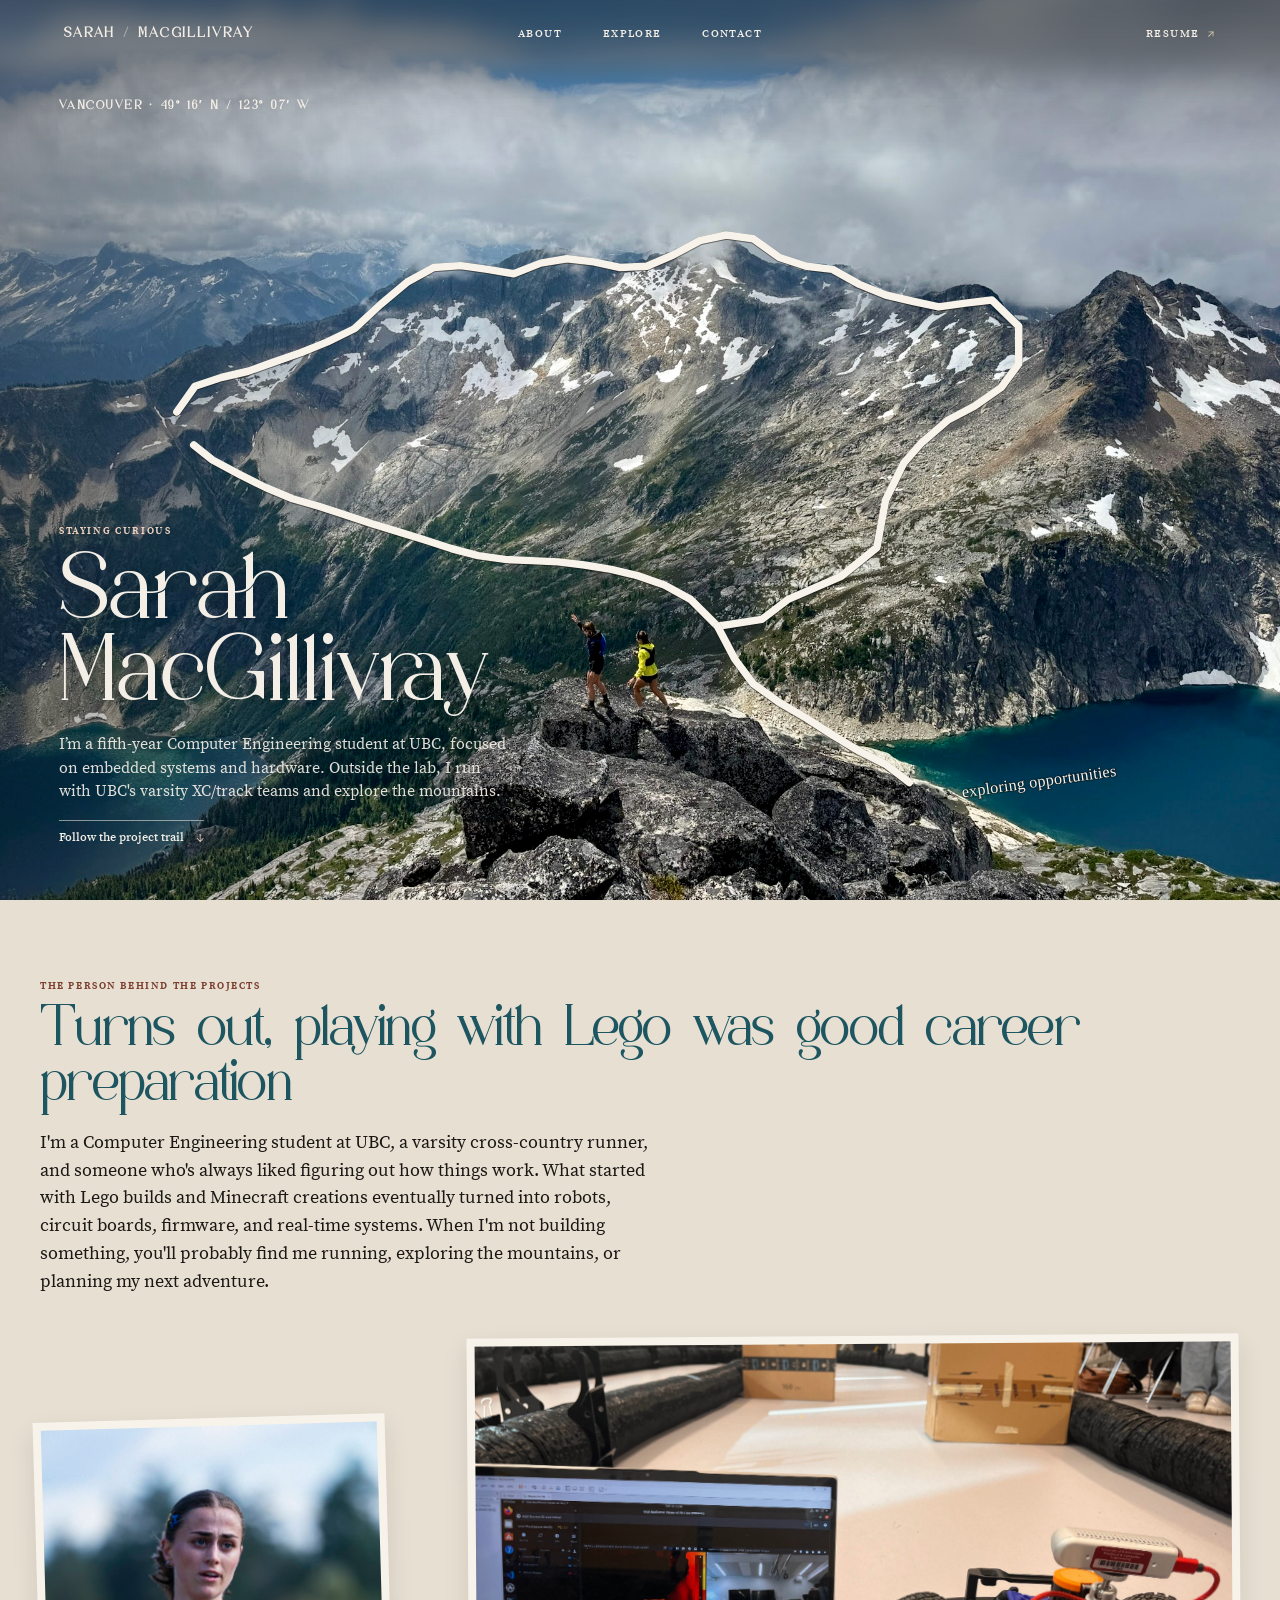
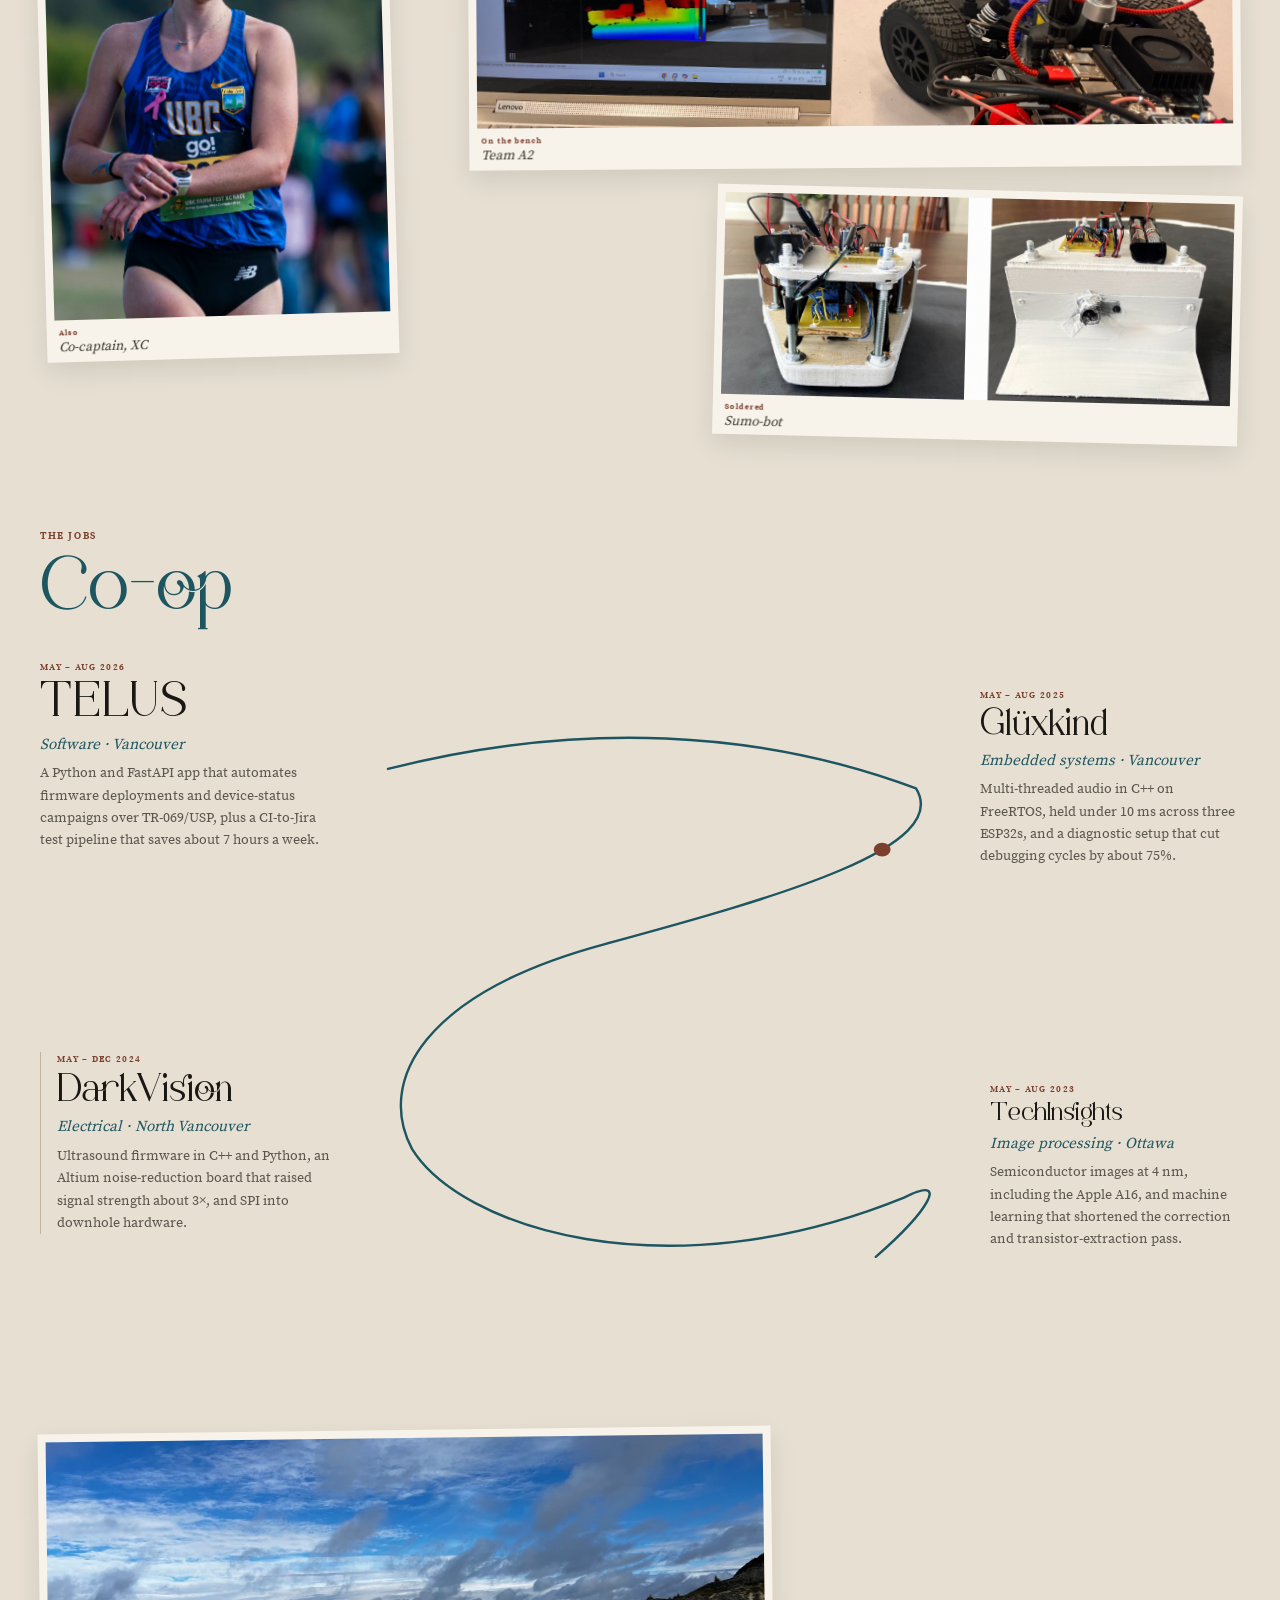
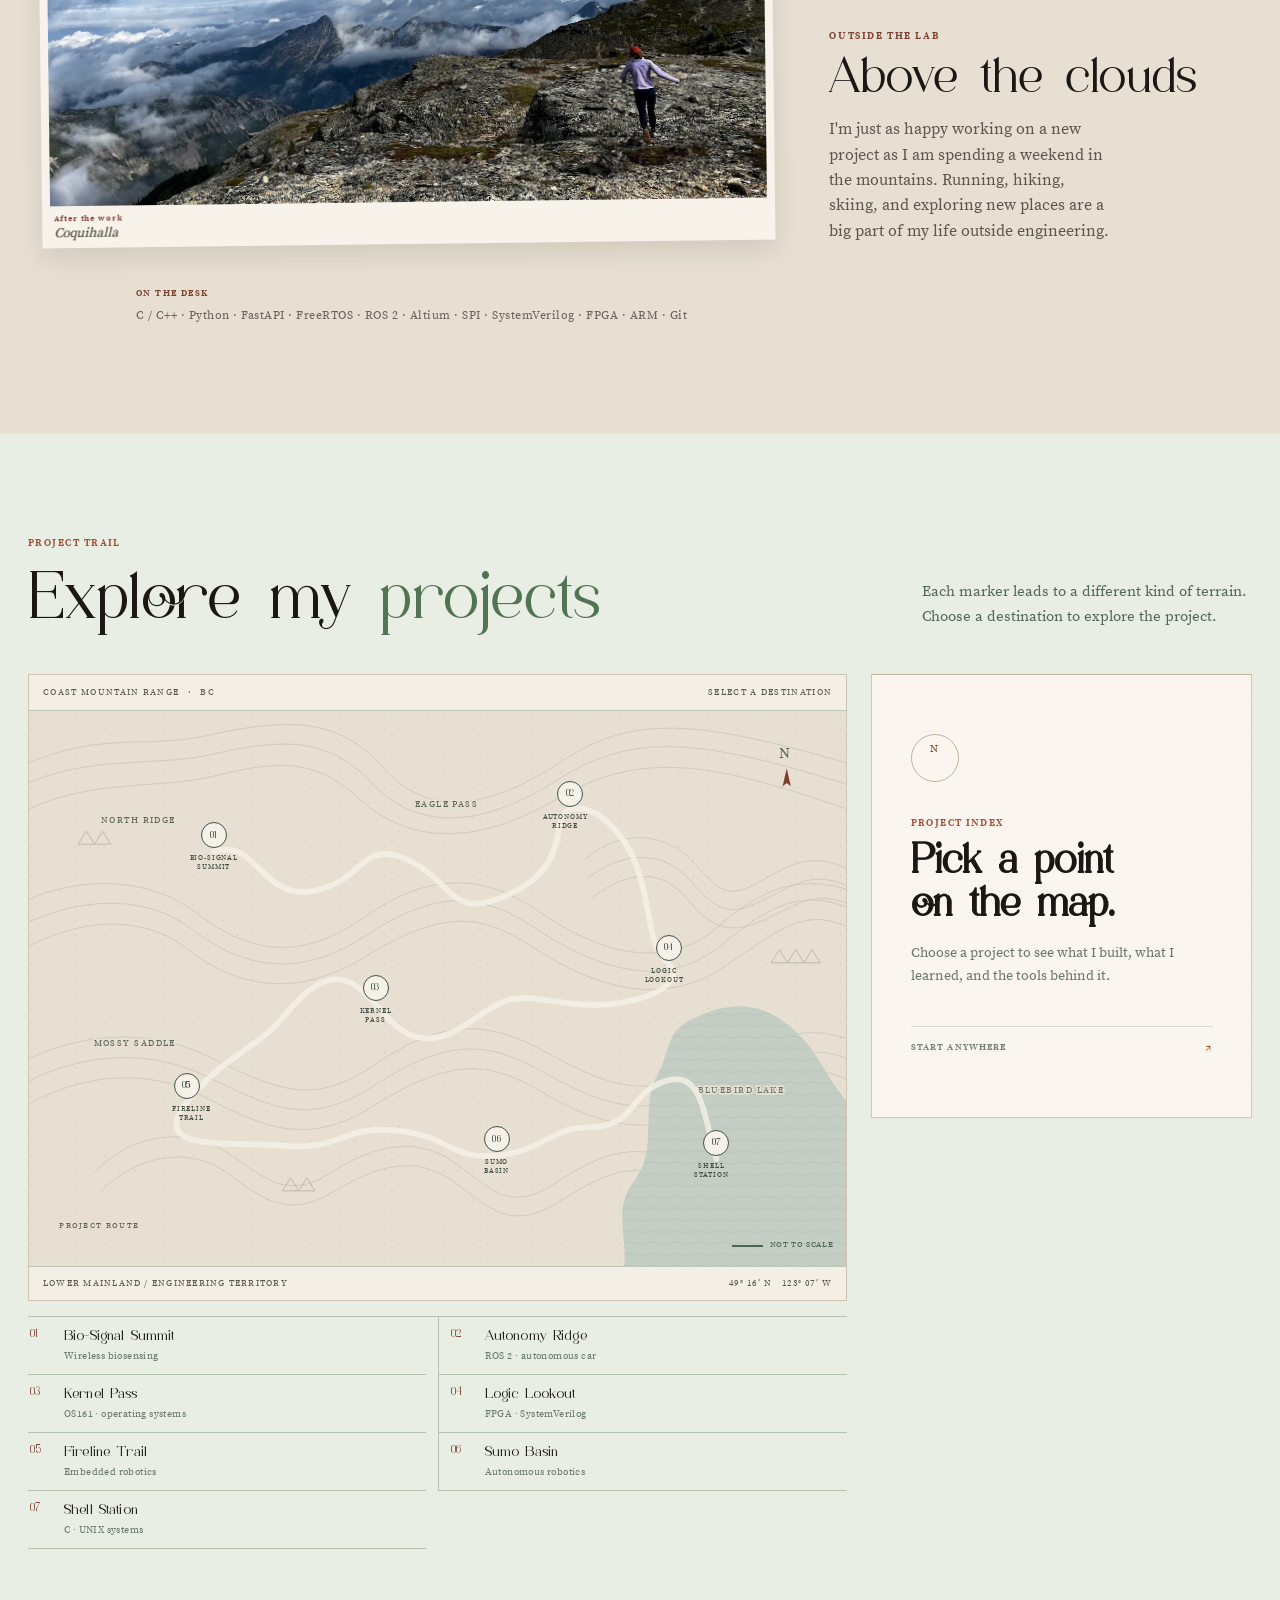
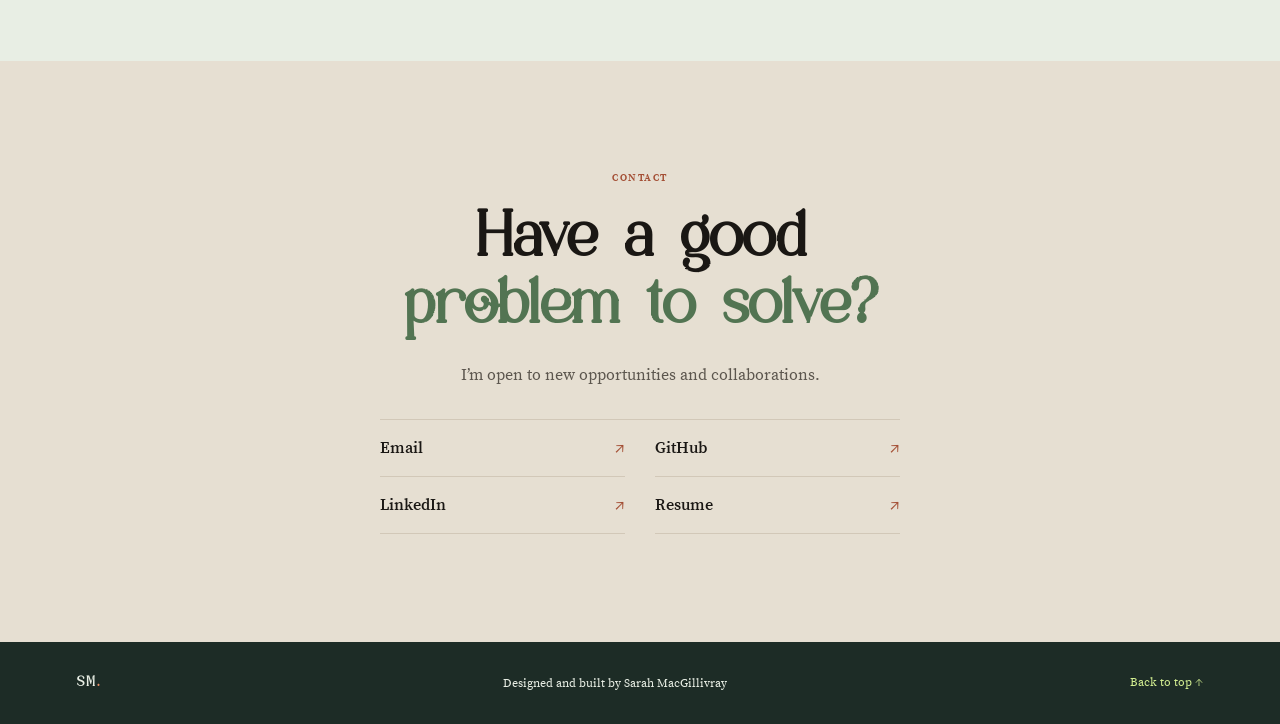
==== commit 4be687af: "Simplified projects" ====
--- a/index.html
+++ b/index.html
@@ -8,7 +8,7 @@
     <title>Staying Curious | Sarah MacGillivray</title>
     <link rel="stylesheet" href="styles.css?v=5">
     <link rel="stylesheet" href="field-notes.css?v=6">
-    <link rel="stylesheet" href="editorial.css?v=34">
+    <link rel="stylesheet" href="editorial.css?v=35">
     <script src="script.js?v=13" defer></script>
 </head>
 <body>
@@ -148,35 +148,35 @@
                                     <title id="map-title">Trail map of engineering projects</title>
                                     <desc id="map-description">A topographic map with a winding trail connecting seven project destinations through mountain ridges, forest, and a lake.</desc>
                                     <defs>
-                                        <pattern id="forest-dots" width="13" height="13" patternUnits="userSpaceOnUse"><circle cx="2" cy="3" r="1" fill="#55735d" opacity=".22"/><circle cx="9" cy="10" r="1.2" fill="#55735d" opacity=".16"/></pattern>
-                                        <pattern id="water-lines" width="22" height="12" patternUnits="userSpaceOnUse"><path d="M0 6 Q5 2 11 6 T22 6" fill="none" stroke="#548da0" stroke-width=".8" opacity=".42"/></pattern>
+                                        <pattern id="forest-dots" width="18" height="18" patternUnits="userSpaceOnUse"><circle cx="3" cy="4" r=".7" fill="#6d7564" opacity=".28"/></pattern>
+                                        <pattern id="water-lines" width="28" height="14" patternUnits="userSpaceOnUse"><path d="M0 7 Q7 4 14 7 T28 7" fill="none" stroke="#7e8d84" stroke-width=".6" opacity=".35"/></pattern>
                                     </defs>
-                                    <rect width="1000" height="680" fill="#dce6d9"/>
+                                    <rect width="1000" height="680" fill="#e6dfd2"/>
                                     <rect width="1000" height="680" fill="url(#forest-dots)"/>
-                                    <g class="contour-lines" fill="none" stroke="#728c72" stroke-width="1.15" opacity=".48">
+                                    <g class="contour-lines" fill="none" stroke="#8d927f" stroke-width=".7" opacity=".42">
                                         <path d="M-40 83 C75 19 135 48 218 30 S374 2 431 67 559 122 651 62 818 9 1040 75"/><path d="M-35 104 C64 49 143 71 224 53 S363 29 418 87 548 147 647 84 831 36 1031 99"/><path d="M-20 130 C69 80 152 98 229 79 S351 58 405 108 540 170 645 108 838 62 1021 127"/>
                                         <path d="M-50 260 C40 192 147 202 205 247 S326 311 409 253 556 199 625 246 776 322 843 264 959 195 1045 235"/><path d="M-43 282 C51 220 145 225 198 266 S322 334 410 276 552 221 620 266 774 347 849 285 960 216 1038 257"/><path d="M-31 306 C59 246 142 251 192 290 S316 359 409 302 549 245 615 288 770 370 855 310 961 239 1028 278"/>
                                         <path d="M-35 444 C46 394 138 384 218 422 S343 487 421 434 553 374 630 416 752 478 834 435 966 377 1036 417"/><path d="M-28 468 C51 419 139 410 215 446 S339 512 421 459 553 399 626 440 751 503 838 459 966 401 1029 440"/><path d="M-18 491 C57 444 139 435 210 470 S334 537 420 484 553 423 622 463 750 527 842 483 966 426 1022 463"/>
                                         <path d="M80 565 C126 514 196 510 242 540 S314 600 369 565 474 520 520 552 586 616 645 577 745 526 808 555 906 604 975 555"/><path d="M88 588 C133 541 197 534 239 563 S313 624 371 589 473 544 517 574 586 640 649 600 746 549 806 579 904 628 969 579"/>
                                         <path d="M681 181 C723 144 778 149 809 181 S849 233 890 211 955 169 1007 196"/><path d="M683 205 C728 169 777 173 805 203 S847 256 893 234 958 192 1011 218"/><path d="M689 229 C732 193 776 196 801 225 S846 279 896 257 961 216 1015 241"/>
                                     </g>
-                                    <path d="M806 380 C862 350 900 357 939 393 C974 425 985 478 1030 500 L1030 710 L720 710 C744 655 707 618 741 574 C771 535 746 483 770 443 C783 421 779 395 806 380Z" fill="#a8c9ce"/>
-                                    <path d="M806 380 C862 350 900 357 939 393 C974 425 985 478 1030 500 L1030 710 L720 710 C744 655 707 618 741 574 C771 535 746 483 770 443 C783 421 779 395 806 380Z" fill="url(#water-lines)"/>
-                                    <g class="map-landmarks" fill="#355840" font-family="Source Serif Pro, Georgia, serif" font-size="13" font-weight="700" letter-spacing="1.5">
-                                        <text x="88" y="137">NORTH RIDGE</text><text x="472" y="118">EAGLE PASS</text><text x="79" y="410">MOSSY SADDLE</text><text x="818" y="467" fill="#3d7584">BLUEBIRD LAKE</text>
+                                    <path class="map-water" d="M806 380 C862 350 900 357 939 393 C974 425 985 478 1030 500 L1030 710 L720 710 C744 655 707 618 741 574 C771 535 746 483 770 443 C783 421 779 395 806 380Z" fill="#c5cec4"/>
+                                    <path class="map-water" d="M806 380 C862 350 900 357 939 393 C974 425 985 478 1030 500 L1030 710 L720 710 C744 655 707 618 741 574 C771 535 746 483 770 443 C783 421 779 395 806 380Z" fill="url(#water-lines)"/>
+                                    <g class="map-landmarks" fill="#5c6456" font-family="Source Serif Pro, Georgia, serif" font-size="11" font-weight="500" letter-spacing="2.2">
+                                        <text x="88" y="137">NORTH RIDGE</text><text x="472" y="118">EAGLE PASS</text><text x="79" y="410">MOSSY SADDLE</text><text x="818" y="467" fill="#6a756c">BLUEBIRD LAKE</text>
                                     </g>
-                                    <g fill="none" stroke="#527159" stroke-width="2" opacity=".42"><path d="M60 163 l12 -20 12 20z"/><path d="M82 163 l12 -20 12 20z"/><path d="M908 308 l12 -20 12 20z"/><path d="M930 308 l12 -20 12 20z"/><path d="M952 308 l12 -20 12 20z"/><path d="M310 587 l12 -20 12 20z"/><path d="M332 587 l12 -20 12 20z"/></g>
+                                    <g class="map-trees" fill="none" stroke="#6a735f" stroke-width="1.1" opacity=".35"><path d="M60 163 l10 -16 10 16z"/><path d="M80 163 l10 -16 10 16z"/><path d="M908 308 l10 -16 10 16z"/><path d="M928 308 l10 -16 10 16z"/><path d="M948 308 l10 -16 10 16z"/><path d="M310 587 l10 -16 10 16z"/><path d="M330 587 l10 -16 10 16z"/></g>
                                     <path class="route-underlay" d="M226 172 C279 155 284 232 348 220 S405 156 463 182 514 260 590 223 636 131 662 121 733 145 749 208 758 284 783 310 738 367 665 358 594 343 542 379 461 405 424 359 355 321 316 369 242 417 193 479 246 526 314 532 382 507 448 513 514 549 572 544 633 510 688 509 733 468 778 453 824 490 841 548"/>
                                     <path class="route-trail" id="route-trail" pathLength="1" d="M226 172 C279 155 284 232 348 220 S405 156 463 182 514 260 590 223 636 131 662 121 733 145 749 208 758 284 783 310 738 367 665 358 594 343 542 379 461 405 424 359 355 321 316 369 242 417 193 479 246 526 314 532 382 507 448 513 514 549 572 544 633 510 688 509 733 468 778 453 824 490 841 548"/>
-                                    <g class="map-mapinfo" font-family="Source Serif Pro, Georgia, serif" fill="#355840"><text x="37" y="632" font-size="11" font-weight="700" letter-spacing="1">PROJECT ROUTE</text><text x="915" y="61" font-size="26" font-weight="500">N</text><path d="M927 75 L920 101 L927 96 L934 101Z" fill="#c66545"/></g>
+                                    <g class="map-mapinfo" font-family="Source Serif Pro, Georgia, serif" fill="#5c6456"><text x="37" y="632" font-size="10" font-weight="500" letter-spacing="1.6">PROJECT ROUTE</text><text x="918" y="58" font-size="18" font-weight="500">N</text><path d="M927 70 L922 92 L927 88 L932 92Z" fill="#7c3f2e"/></g>
                                 </svg>
-                                <button class="map-marker marker-biomusic" style="--x:22.6%;--y:25.3%" type="button" data-open-project="biomusic" aria-label="Open Biomusic project details" aria-expanded="false"><span class="marker-glyph" data-project-art="biomusic" aria-hidden="true"></span><span class="marker-name">BIO-SIGNAL<br>SUMMIT</span></button>
-                                <button class="map-marker marker-autocar" style="--x:66.2%;--y:17.8%" type="button" data-open-project="autocar" aria-label="Open Autonomous Car project details" aria-expanded="false"><span class="marker-glyph" data-project-art="autocar" aria-hidden="true"></span><span class="marker-name">AUTONOMY<br>RIDGE</span></button>
-                                <button class="map-marker marker-os161" style="--x:42.4%;--y:52.8%" type="button" data-open-project="os161" aria-label="Open OS161 project details" aria-expanded="false"><span class="marker-glyph" data-project-art="os161" aria-hidden="true"></span><span class="marker-name">KERNEL<br>PASS</span></button>
-                                <button class="map-marker marker-arc4" style="--x:78.3%;--y:45.6%" type="button" data-open-project="arc4" aria-label="Open ARC4 project details" aria-expanded="false"><span class="marker-glyph" data-project-art="arc4" aria-hidden="true"></span><span class="marker-name">LOGIC<br>LOOKOUT</span></button>
-                                <button class="map-marker marker-firefighter" style="--x:19.3%;--y:70.4%" type="button" data-open-project="firefighter" aria-label="Open Firefighter Robot project details" aria-expanded="false"><span class="marker-glyph" data-project-art="firefighter" aria-hidden="true"></span><span class="marker-name">FIRELINE<br>TRAIL</span></button>
-                                <button class="map-marker marker-sumo" style="--x:57.2%;--y:80%" type="button" data-open-project="sumo" aria-label="Open Sumo-Bot project details" aria-expanded="false"><span class="marker-glyph" data-project-art="sumo" aria-hidden="true"></span><span class="marker-name">SUMO<br>BASIN</span></button>
-                                <button class="map-marker marker-shell" style="--x:84.1%;--y:80.6%" type="button" data-open-project="shell" aria-label="Open UNIX Shell project details" aria-expanded="false"><span class="marker-glyph" data-project-art="shell" aria-hidden="true"></span><span class="marker-name">SHELL<br>STATION</span></button>
+                                <button class="map-marker marker-biomusic" style="--x:22.6%;--y:25.3%" type="button" data-open-project="biomusic" aria-label="Open Biomusic project details" aria-expanded="false"><span class="marker-glyph" aria-hidden="true">01</span><span class="marker-name">BIO-SIGNAL<br>SUMMIT</span></button>
+                                <button class="map-marker marker-autocar" style="--x:66.2%;--y:17.8%" type="button" data-open-project="autocar" aria-label="Open Autonomous Car project details" aria-expanded="false"><span class="marker-glyph" aria-hidden="true">02</span><span class="marker-name">AUTONOMY<br>RIDGE</span></button>
+                                <button class="map-marker marker-os161" style="--x:42.4%;--y:52.8%" type="button" data-open-project="os161" aria-label="Open OS161 project details" aria-expanded="false"><span class="marker-glyph" aria-hidden="true">03</span><span class="marker-name">KERNEL<br>PASS</span></button>
+                                <button class="map-marker marker-arc4" style="--x:78.3%;--y:45.6%" type="button" data-open-project="arc4" aria-label="Open ARC4 project details" aria-expanded="false"><span class="marker-glyph" aria-hidden="true">04</span><span class="marker-name">LOGIC<br>LOOKOUT</span></button>
+                                <button class="map-marker marker-firefighter" style="--x:19.3%;--y:70.4%" type="button" data-open-project="firefighter" aria-label="Open Firefighter Robot project details" aria-expanded="false"><span class="marker-glyph" aria-hidden="true">05</span><span class="marker-name">FIRELINE<br>TRAIL</span></button>
+                                <button class="map-marker marker-sumo" style="--x:57.2%;--y:80%" type="button" data-open-project="sumo" aria-label="Open Sumo-Bot project details" aria-expanded="false"><span class="marker-glyph" aria-hidden="true">06</span><span class="marker-name">SUMO<br>BASIN</span></button>
+                                <button class="map-marker marker-shell" style="--x:84.1%;--y:80.6%" type="button" data-open-project="shell" aria-label="Open UNIX Shell project details" aria-expanded="false"><span class="marker-glyph" aria-hidden="true">07</span><span class="marker-name">SHELL<br>STATION</span></button>
                                 <div class="map-scale" aria-hidden="true"><span></span><span>NOT TO SCALE</span></div>
                             </div>
                             <div class="map-bottomline"><span>LOWER MAINLAND / ENGINEERING TERRITORY</span><span>49° 16′ N &nbsp; 123° 07′ W</span></div>
--- a/editorial.css
+++ b/editorial.css
@@ -143,37 +143,31 @@
 .projects-section::before, .projects-section::after { display: none; }
 .projects-heading { align-items: end; }
 .projects-heading .section-heading h2 { font-weight: 400; }
-.map-frame { border-color: #7d927e; box-shadow: none; }
-.map-topline, .map-bottomline { font-size: .54rem; letter-spacing: .09em; }
+.map-frame { border-color: #cfc4b2; background: #f3eee6; box-shadow: none; }
+.map-topline, .map-bottomline { color: #5c564e; font-weight: 500; letter-spacing: .14em; }
+.trail-map { background: #e6dfd2; }
 .contour-lines { animation: none; }
-.route-underlay { stroke-width: 14px; }
-.route-trail { stroke-width: 4px; }
-.map-marker { width: 112px; min-height: 68px; }
-.marker-glyph { width: 40px; height: 40px; padding: 6px; display: grid; place-items: center; border: 1px solid #fff9e9; border-radius: 50%; color: var(--marker-color, #b9573e); background: #f7f3e7; box-shadow: 0 2px 5px rgb(38 54 38 / 26%); font-size: 0; transform: none; transition: background .2s, color .2s, transform .2s; }
-.marker-glyph svg { display: block; width: 100%; height: 100%; overflow: visible; fill: none; stroke: currentColor; stroke-linecap: round; stroke-linejoin: round; stroke-width: 1.7; }
-.marker-glyph svg .solid { fill: currentColor; stroke: none; }
-.marker-glyph svg .paper { fill: #f7f3e7; stroke: none; }
-.map-marker:hover .marker-glyph, .map-marker:focus-visible .marker-glyph, .map-marker[aria-expanded="true"] .marker-glyph { color: #fff8df; background: #294d37; box-shadow: 0 0 0 4px rgb(198 101 69 / 20%); transform: translateY(-2px); }
-.marker-biomusic { --marker-color: #517d61; }
-.marker-autocar { --marker-color: #ad5136; }
-.marker-os161 { --marker-color: #536f8b; }
-.marker-arc4 { --marker-color: #a37a3f; }
-.marker-firefighter { --marker-color: #b75236; }
-.marker-sumo { --marker-color: #61745a; }
-.marker-shell { --marker-color: #776754; }
-.marker-name { padding: 2px 5px; border-color: rgb(53 88 64 / 35%); background: #f4f1e6; font-size: .49rem; }
-.destination-index button { grid-template-columns: 23px 25px minmax(0, 1fr) 15px; gap: 7px; }
+.map-landmarks text { font-weight: 500; letter-spacing: .16em; stroke: #e6dfd2; }
+.route-underlay { stroke: #f7f3ea; stroke-width: 7px; opacity: .75; }
+.route-trail { stroke: #7c3f2e; stroke-width: 1.6px; stroke-dasharray: 1; filter: none; }
+.map-marker { width: 96px; min-height: 58px; }
+.marker-glyph { width: 26px; height: 26px; padding: 0; display: grid; place-items: center; border: 1px solid #3e5346; border-radius: 50%; color: #24382c; background: #f6f1e8; box-shadow: none; font: 500 .58rem/1 var(--display); letter-spacing: .02em; transform: none; transition: background .2s ease, color .2s ease, transform .2s ease, box-shadow .2s ease; }
+.marker-glyph svg { display: none; }
+.map-marker:hover .marker-glyph, .map-marker:focus-visible .marker-glyph, .map-marker[aria-expanded="true"] .marker-glyph { color: #f6f1e8; background: #2c4636; border-color: #2c4636; box-shadow: 0 0 0 4px rgb(124 63 46 / 16%); transform: translateY(-2px); }
+.marker-name { padding: 3px 0 0; border: 0; background: transparent; color: #3f4a40; font: 500 .46rem/1.25 var(--body); letter-spacing: .11em; }
+.destination-art { display: none; }
+.destination-index button { grid-template-columns: 26px minmax(0, 1fr) 14px; gap: 8px; }
+.destination-number { color: #7c3f2e; font-family: var(--display); font-weight: 400; font-size: .72rem; letter-spacing: .04em; }
+.destination-index strong { font-family: var(--display); font-weight: 400; font-size: .92rem; letter-spacing: .01em; }
+.destination-index small { letter-spacing: .04em; }
+.destination-index button.is-active { background: rgb(244 239 230 / 70%); }
+.destination-index button.is-active .destination-number { color: #2c4636; }
+.field-note-panel { box-shadow: none; border-color: #d2c8b8; border-top: 1px solid #c4b39a; background: #faf6ef; }
+.field-note-empty { background: repeating-linear-gradient(0deg, transparent 0 31px, rgb(92 86 78 / 6%) 32px); }
+.empty-compass { border-color: #c4b39a; color: transparent; font-size: 0; }
+.empty-compass::before { content: "N"; color: #7c3f2e; font: 500 .68rem/1 var(--body); letter-spacing: .08em; }
 .destination-index button:nth-child(odd) { margin-right: 12px; }
 .destination-index button:nth-child(even) { padding-left: 12px; }
-.destination-art { width: 23px; height: 23px; display: grid; place-items: center; color: #526b55; }
-.destination-art svg { width: 100%; height: 100%; fill: none; stroke: currentColor; stroke-linecap: round; stroke-linejoin: round; stroke-width: 1.55; }
-.destination-art svg .solid { fill: currentColor; stroke: none; }
-.destination-number { padding-top: 1px; font-size: .57rem; }
-.destination-index strong { font-size: .75rem; }
-.destination-index small { font-size: .59rem; }
-.destination-index button.is-active .destination-art { color: var(--clay); }
-.field-note-panel { box-shadow: none; background: #faf9f2; }
-.field-note-empty { background: repeating-linear-gradient(0deg, transparent 0 31px, rgb(86 108 85 / 7%) 32px); }
 .field-note-panel .project-detail { box-shadow: none; }
 .field-note-panel .field-photograph { margin: 15px 0 0; padding: 8px 8px 0; background: #f0eee3; }
 .field-note-panel .field-photograph img { display: block; width: 100%; max-height: 150px; aspect-ratio: 2 / 1; object-fit: cover; object-position: center 45%; }
@@ -234,10 +228,9 @@
     .about-close { grid-template-columns: 1fr; gap: 16px; margin-top: 28px; }
     .about .scrap-ridge { width: 100%; height: 220px; margin: 0; transform: none; }
     .about-tools { margin: 28px 0 0; }
-    .destination-index button { grid-template-columns: 20px 22px minmax(0, 1fr) 12px; gap: 5px; }
+    .destination-index button { grid-template-columns: 22px minmax(0, 1fr) 12px; gap: 6px; }
     .destination-index button:nth-child(odd) { margin-right: 6px; }
     .destination-index button:nth-child(even) { padding-left: 7px; }
-    .destination-art { width: 20px; height: 20px; }
 }
 @media (max-width: 480px) {
     .hero { padding-inline: 18px; }
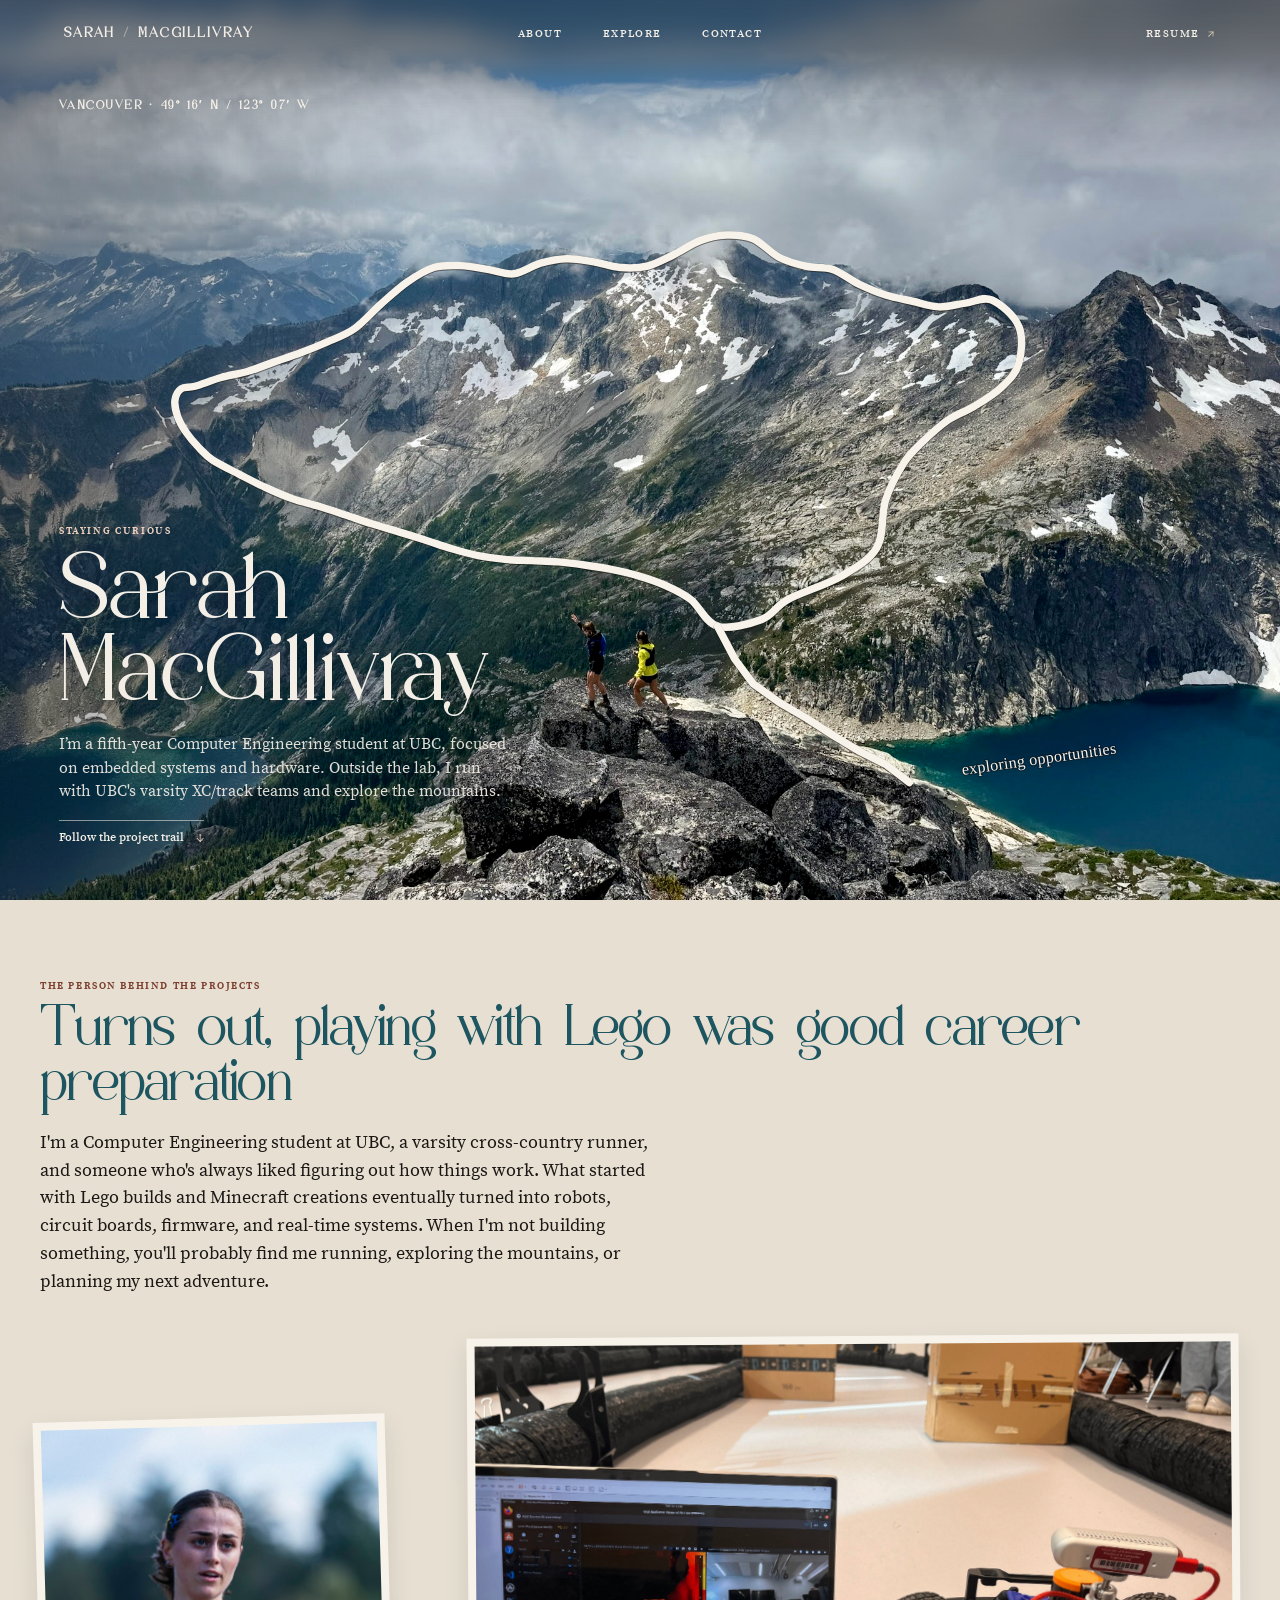
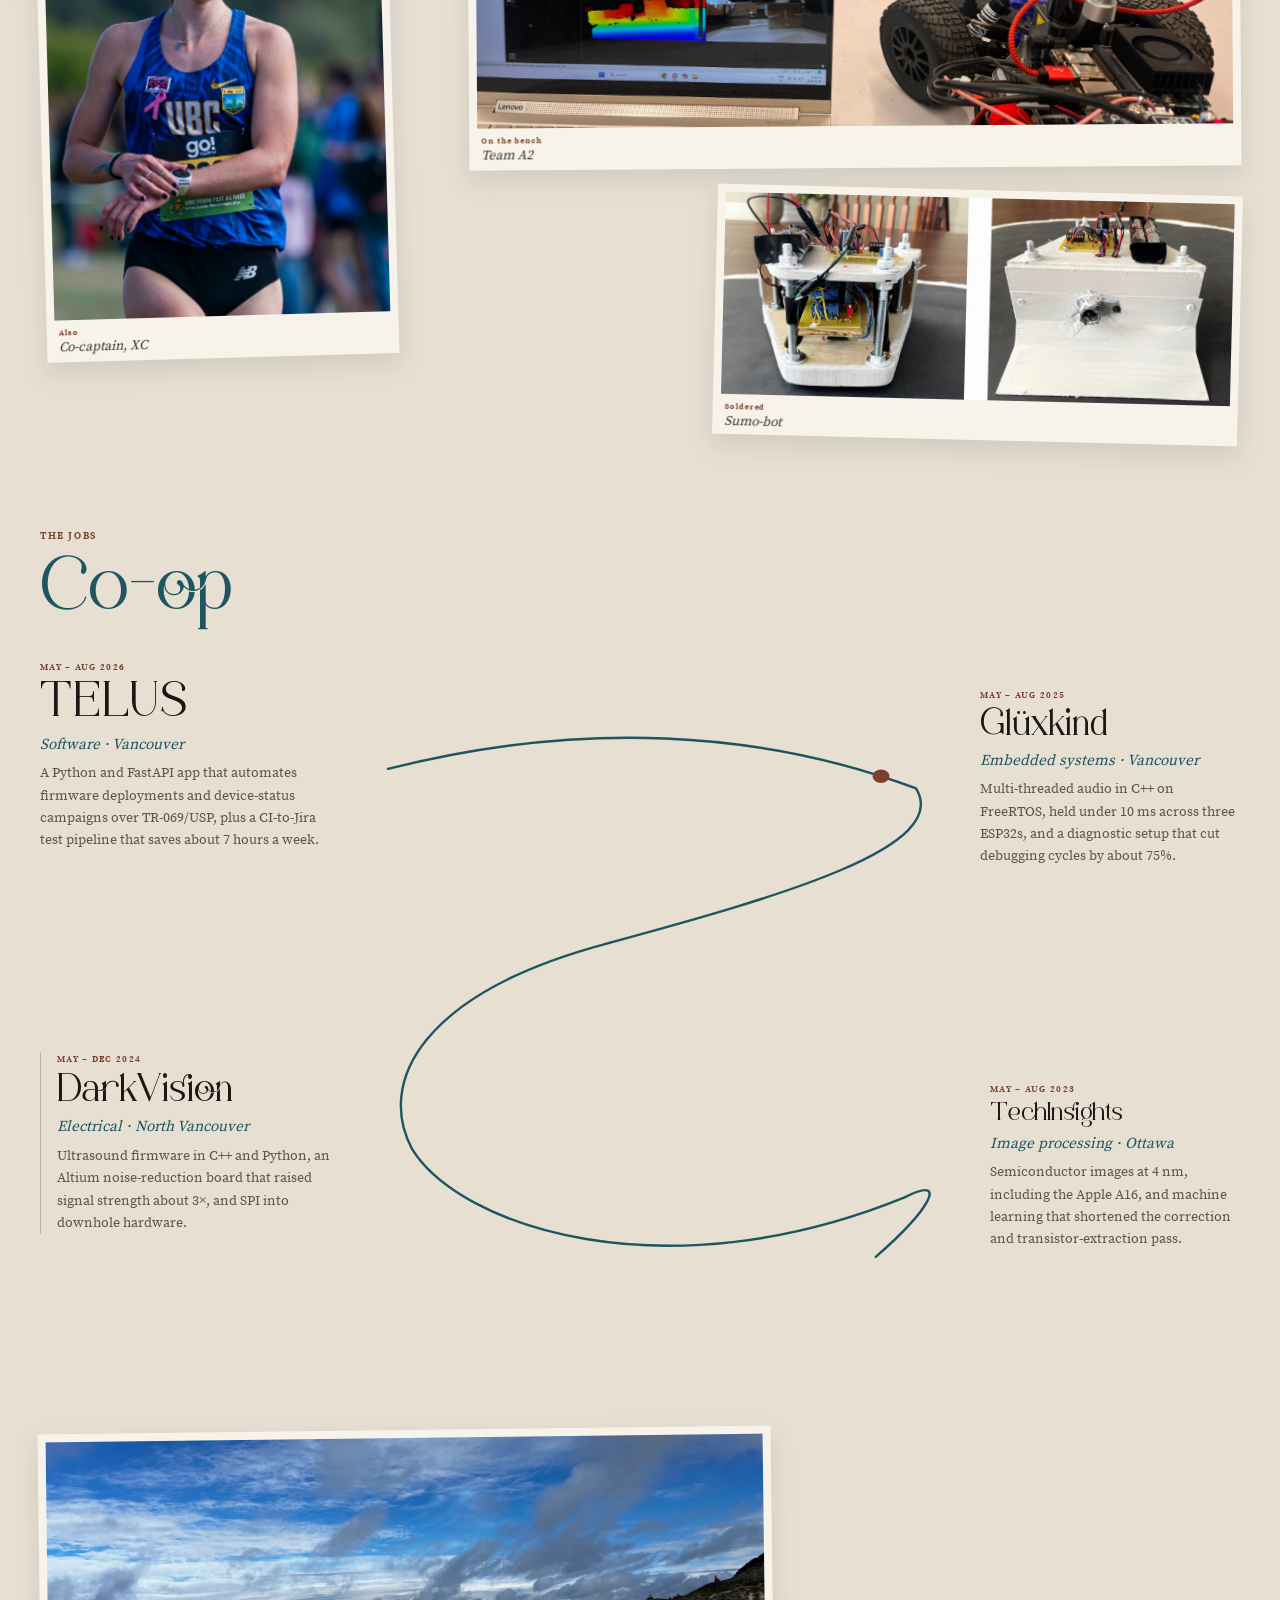
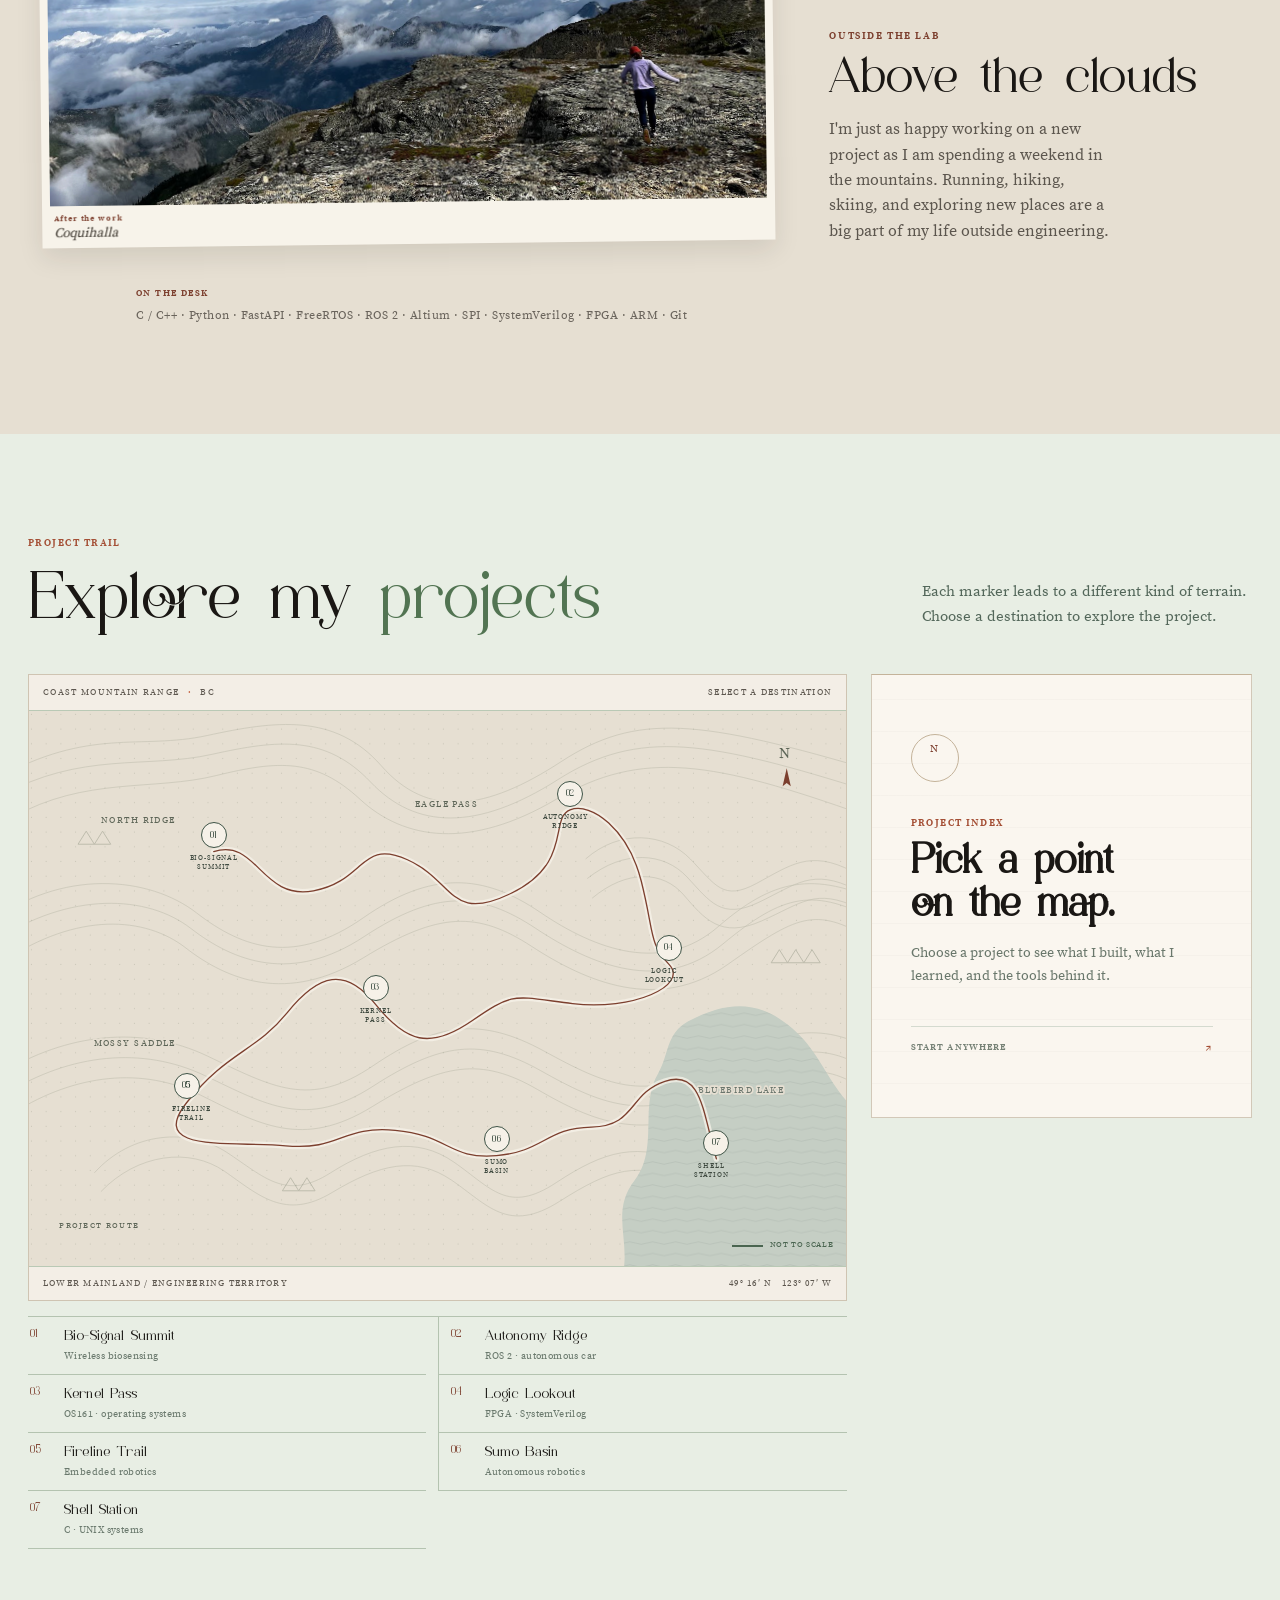
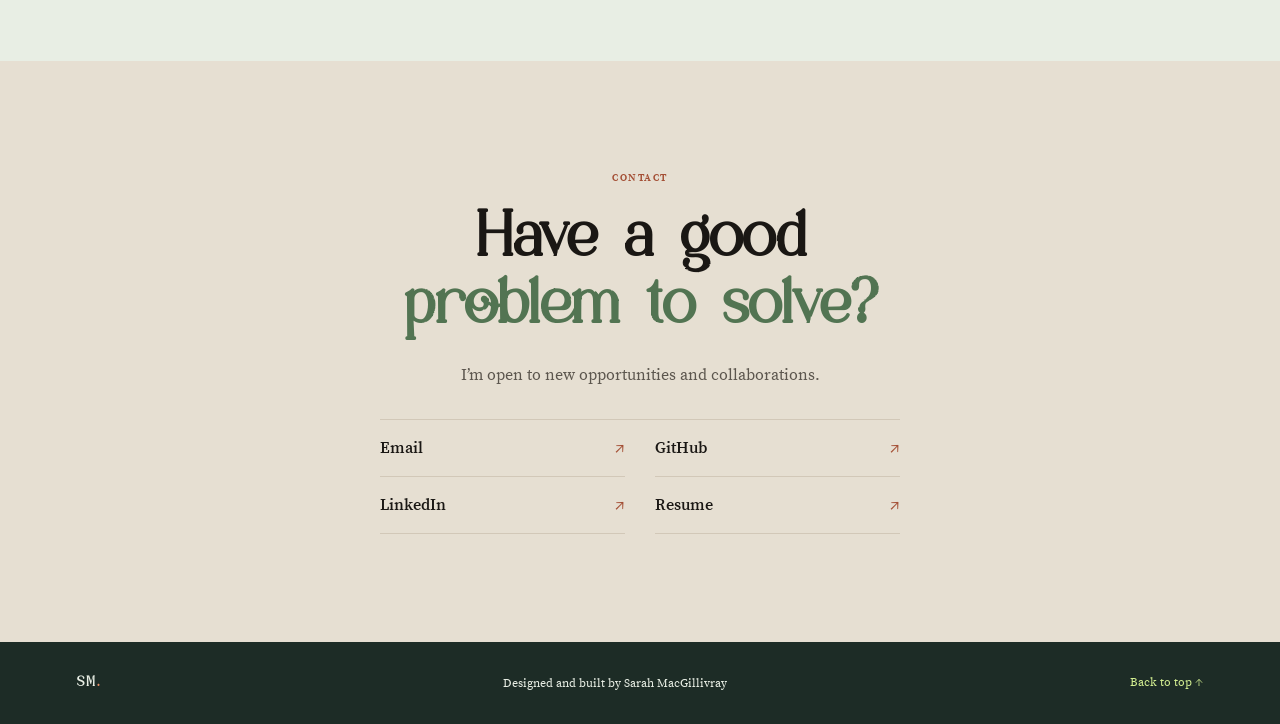
==== commit af533722: "Exploring opportunities sits just a bit higher now" ====
--- a/index.html
+++ b/index.html
@@ -29,12 +29,12 @@
                 <img src="images/header.JPG" alt="Two hikers standing on a rocky summit above a lake in the Coast Mountains" fetchpriority="high">
                 <svg class="hero-ridge" viewBox="0 0 2048 1536" preserveAspectRatio="xMidYMax slice" aria-hidden="true">
                     <g fill="none" stroke-linecap="round" stroke-linejoin="round">
-                        <path class="hero-ridge-shadow" pathLength="1" d="M 283 755 L 312 714 L 354 700 L 397 690 L 439 675 L 482 660 L 524 643 L 567 622 L 609 583 L 652 547 L 694 524 L 737 521 L 780 527 L 822 534 L 865 517 L 907 510 L 950 515 L 992 524 L 1035 522 L 1077 504 L 1120 481 L 1162 472 L 1205 478 L 1247 508 L 1290 522 L 1332 527 L 1375 551 L 1417 568 L 1460 578 L 1502 587 L 1545 581 L 1587 576 L 1630 618 L 1630 678 L 1602 716 L 1559 746 L 1517 768 L 1474 805 L 1446 837 L 1417 896 L 1403 972 L 1346 1018 L 1261 1055 L 1219 1087 L 1148 1098 L 1105 1055 L 1063 1032 L 1020 1017 L 978 1007 L 935 1000 L 893 995 L 850 993 L 808 991 L 765 985 L 723 974 L 680 960 L 638 947 L 595 934 L 553 920 L 510 906 L 468 894 L 425 876 L 383 855 L 340 832 L 310 808"/>
-                        <path class="hero-ridge-line" pathLength="1" d="M 283 755 L 312 714 L 354 700 L 397 690 L 439 675 L 482 660 L 524 643 L 567 622 L 609 583 L 652 547 L 694 524 L 737 521 L 780 527 L 822 534 L 865 517 L 907 510 L 950 515 L 992 524 L 1035 522 L 1077 504 L 1120 481 L 1162 472 L 1205 478 L 1247 508 L 1290 522 L 1332 527 L 1375 551 L 1417 568 L 1460 578 L 1502 587 L 1545 581 L 1587 576 L 1630 618 L 1630 678 L 1602 716 L 1559 746 L 1517 768 L 1474 805 L 1446 837 L 1417 896 L 1403 972 L 1346 1018 L 1261 1055 L 1219 1087 L 1148 1098 L 1105 1055 L 1063 1032 L 1020 1017 L 978 1007 L 935 1000 L 893 995 L 850 993 L 808 991 L 765 985 L 723 974 L 680 960 L 638 947 L 595 934 L 553 920 L 510 906 L 468 894 L 425 876 L 383 855 L 340 832 L 310 808"/>
+                        <path class="hero-ridge-shadow" pathLength="1" d="M 312 714 C 322.7 711.0 339.8 704.0 354 700 C 368.2 696.0 382.8 694.2 397 690 C 411.2 685.8 424.8 680.0 439 675 C 453.2 670.0 467.8 665.3 482 660 C 496.2 654.7 509.8 649.3 524 643 C 538.2 636.7 552.8 632.0 567 622 C 581.2 612.0 594.8 595.5 609 583 C 623.2 570.5 637.8 556.8 652 547 C 666.2 537.2 679.8 528.3 694 524 C 708.2 519.7 722.7 520.5 737 521 C 751.3 521.5 765.8 524.8 780 527 C 794.2 529.2 807.8 535.7 822 534 C 836.2 532.3 850.8 521.0 865 517 C 879.2 513.0 892.8 510.3 907 510 C 921.2 509.7 935.8 512.7 950 515 C 964.2 517.3 977.8 522.8 992 524 C 1006.2 525.2 1020.8 525.3 1035 522 C 1049.2 518.7 1062.8 510.8 1077 504 C 1091.2 497.2 1105.8 486.3 1120 481 C 1134.2 475.7 1147.8 472.5 1162 472 C 1176.2 471.5 1190.8 472.0 1205 478 C 1219.2 484.0 1232.8 500.7 1247 508 C 1261.2 515.3 1275.8 518.8 1290 522 C 1304.2 525.2 1317.8 522.2 1332 527 C 1346.2 531.8 1360.8 544.2 1375 551 C 1389.2 557.8 1402.8 563.5 1417 568 C 1431.2 572.5 1445.8 574.8 1460 578 C 1474.2 581.2 1487.8 586.5 1502 587 C 1516.2 587.5 1530.8 582.8 1545 581 C 1559.2 579.2 1572.8 569.8 1587 576 C 1601.2 582.2 1622.8 601.0 1630 618 C 1637.2 635.0 1634.7 661.7 1630 678 C 1625.3 694.3 1613.8 704.7 1602 716 C 1590.2 727.3 1573.2 737.3 1559 746 C 1544.8 754.7 1531.2 758.2 1517 768 C 1502.8 777.8 1485.8 793.5 1474 805 C 1462.2 816.5 1455.5 821.8 1446 837 C 1436.5 852.2 1424.2 873.5 1417 896 C 1409.8 918.5 1414.8 951.7 1403 972 C 1391.2 992.3 1369.7 1004.2 1346 1018 C 1322.3 1031.8 1282.2 1043.5 1261 1055 C 1239.8 1066.5 1237.8 1079.8 1219 1087 C 1200.2 1094.2 1167.0 1103.3 1148 1098 C 1129.0 1092.7 1119.2 1066.0 1105 1055 C 1090.8 1044.0 1077.2 1038.3 1063 1032 C 1048.8 1025.7 1034.2 1021.2 1020 1017 C 1005.8 1012.8 992.2 1009.8 978 1007 C 963.8 1004.2 949.2 1002.0 935 1000 C 920.8 998.0 907.2 996.2 893 995 C 878.8 993.8 864.2 993.7 850 993 C 835.8 992.3 822.2 992.3 808 991 C 793.8 989.7 779.2 987.8 765 985 C 750.8 982.2 737.2 978.2 723 974 C 708.8 969.8 694.2 964.5 680 960 C 665.8 955.5 652.2 951.3 638 947 C 623.8 942.7 609.2 938.5 595 934 C 580.8 929.5 567.2 924.7 553 920 C 538.8 915.3 524.2 910.3 510 906 C 495.8 901.7 482.2 899.0 468 894 C 453.8 889.0 439.2 882.5 425 876 C 410.8 869.5 397.2 862.3 383 855 C 368.8 847.7 352.2 839.8 340 832 C 329.2 824.8 325.0 819.3 318 812 C 311.0 804.7 303.7 796.3 298 788 C 292.3 779.7 287.0 770.7 284 762 C 281.0 753.3 279.0 743.3 280 736 C 281.0 728.7 284.7 721.7 290 718 C 295.3 714.3 301.3 717.0 312 714 Z"/>
+                        <path class="hero-ridge-line" pathLength="1" d="M 312 714 C 322.7 711.0 339.8 704.0 354 700 C 368.2 696.0 382.8 694.2 397 690 C 411.2 685.8 424.8 680.0 439 675 C 453.2 670.0 467.8 665.3 482 660 C 496.2 654.7 509.8 649.3 524 643 C 538.2 636.7 552.8 632.0 567 622 C 581.2 612.0 594.8 595.5 609 583 C 623.2 570.5 637.8 556.8 652 547 C 666.2 537.2 679.8 528.3 694 524 C 708.2 519.7 722.7 520.5 737 521 C 751.3 521.5 765.8 524.8 780 527 C 794.2 529.2 807.8 535.7 822 534 C 836.2 532.3 850.8 521.0 865 517 C 879.2 513.0 892.8 510.3 907 510 C 921.2 509.7 935.8 512.7 950 515 C 964.2 517.3 977.8 522.8 992 524 C 1006.2 525.2 1020.8 525.3 1035 522 C 1049.2 518.7 1062.8 510.8 1077 504 C 1091.2 497.2 1105.8 486.3 1120 481 C 1134.2 475.7 1147.8 472.5 1162 472 C 1176.2 471.5 1190.8 472.0 1205 478 C 1219.2 484.0 1232.8 500.7 1247 508 C 1261.2 515.3 1275.8 518.8 1290 522 C 1304.2 525.2 1317.8 522.2 1332 527 C 1346.2 531.8 1360.8 544.2 1375 551 C 1389.2 557.8 1402.8 563.5 1417 568 C 1431.2 572.5 1445.8 574.8 1460 578 C 1474.2 581.2 1487.8 586.5 1502 587 C 1516.2 587.5 1530.8 582.8 1545 581 C 1559.2 579.2 1572.8 569.8 1587 576 C 1601.2 582.2 1622.8 601.0 1630 618 C 1637.2 635.0 1634.7 661.7 1630 678 C 1625.3 694.3 1613.8 704.7 1602 716 C 1590.2 727.3 1573.2 737.3 1559 746 C 1544.8 754.7 1531.2 758.2 1517 768 C 1502.8 777.8 1485.8 793.5 1474 805 C 1462.2 816.5 1455.5 821.8 1446 837 C 1436.5 852.2 1424.2 873.5 1417 896 C 1409.8 918.5 1414.8 951.7 1403 972 C 1391.2 992.3 1369.7 1004.2 1346 1018 C 1322.3 1031.8 1282.2 1043.5 1261 1055 C 1239.8 1066.5 1237.8 1079.8 1219 1087 C 1200.2 1094.2 1167.0 1103.3 1148 1098 C 1129.0 1092.7 1119.2 1066.0 1105 1055 C 1090.8 1044.0 1077.2 1038.3 1063 1032 C 1048.8 1025.7 1034.2 1021.2 1020 1017 C 1005.8 1012.8 992.2 1009.8 978 1007 C 963.8 1004.2 949.2 1002.0 935 1000 C 920.8 998.0 907.2 996.2 893 995 C 878.8 993.8 864.2 993.7 850 993 C 835.8 992.3 822.2 992.3 808 991 C 793.8 989.7 779.2 987.8 765 985 C 750.8 982.2 737.2 978.2 723 974 C 708.8 969.8 694.2 964.5 680 960 C 665.8 955.5 652.2 951.3 638 947 C 623.8 942.7 609.2 938.5 595 934 C 580.8 929.5 567.2 924.7 553 920 C 538.8 915.3 524.2 910.3 510 906 C 495.8 901.7 482.2 899.0 468 894 C 453.8 889.0 439.2 882.5 425 876 C 410.8 869.5 397.2 862.3 383 855 C 368.8 847.7 352.2 839.8 340 832 C 329.2 824.8 325.0 819.3 318 812 C 311.0 804.7 303.7 796.3 298 788 C 292.3 779.7 287.0 770.7 284 762 C 281.0 753.3 279.0 743.3 280 736 C 281.0 728.7 284.7 721.7 290 718 C 295.3 714.3 301.3 717.0 312 714 Z"/>
                         <path class="hero-ridge-shadow" pathLength="1" d="M 1148 1098 L 1176 1151 L 1205 1190 L 1247 1220 L 1290 1245 L 1332 1272 L 1375 1298 L 1417 1319 L 1455 1348"/>
                         <path class="hero-ridge-line" pathLength="1" d="M 1148 1098 L 1176 1151 L 1205 1190 L 1247 1220 L 1290 1245 L 1332 1272 L 1375 1298 L 1417 1319 L 1455 1348"/>
                     </g>
-                    <text class="hero-ridge-note" x="1540" y="1372" transform="rotate(-8 1540 1372)">exploring opportunities</text>
+                    <text class="hero-ridge-note" x="1540" y="1336" transform="rotate(-8 1540 1336)">exploring opportunities</text>
                 </svg>
             </figure>
             <div class="hero-coverline"><span>VANCOUVER · 49° 16′ N / 123° 07′ W</span></div>
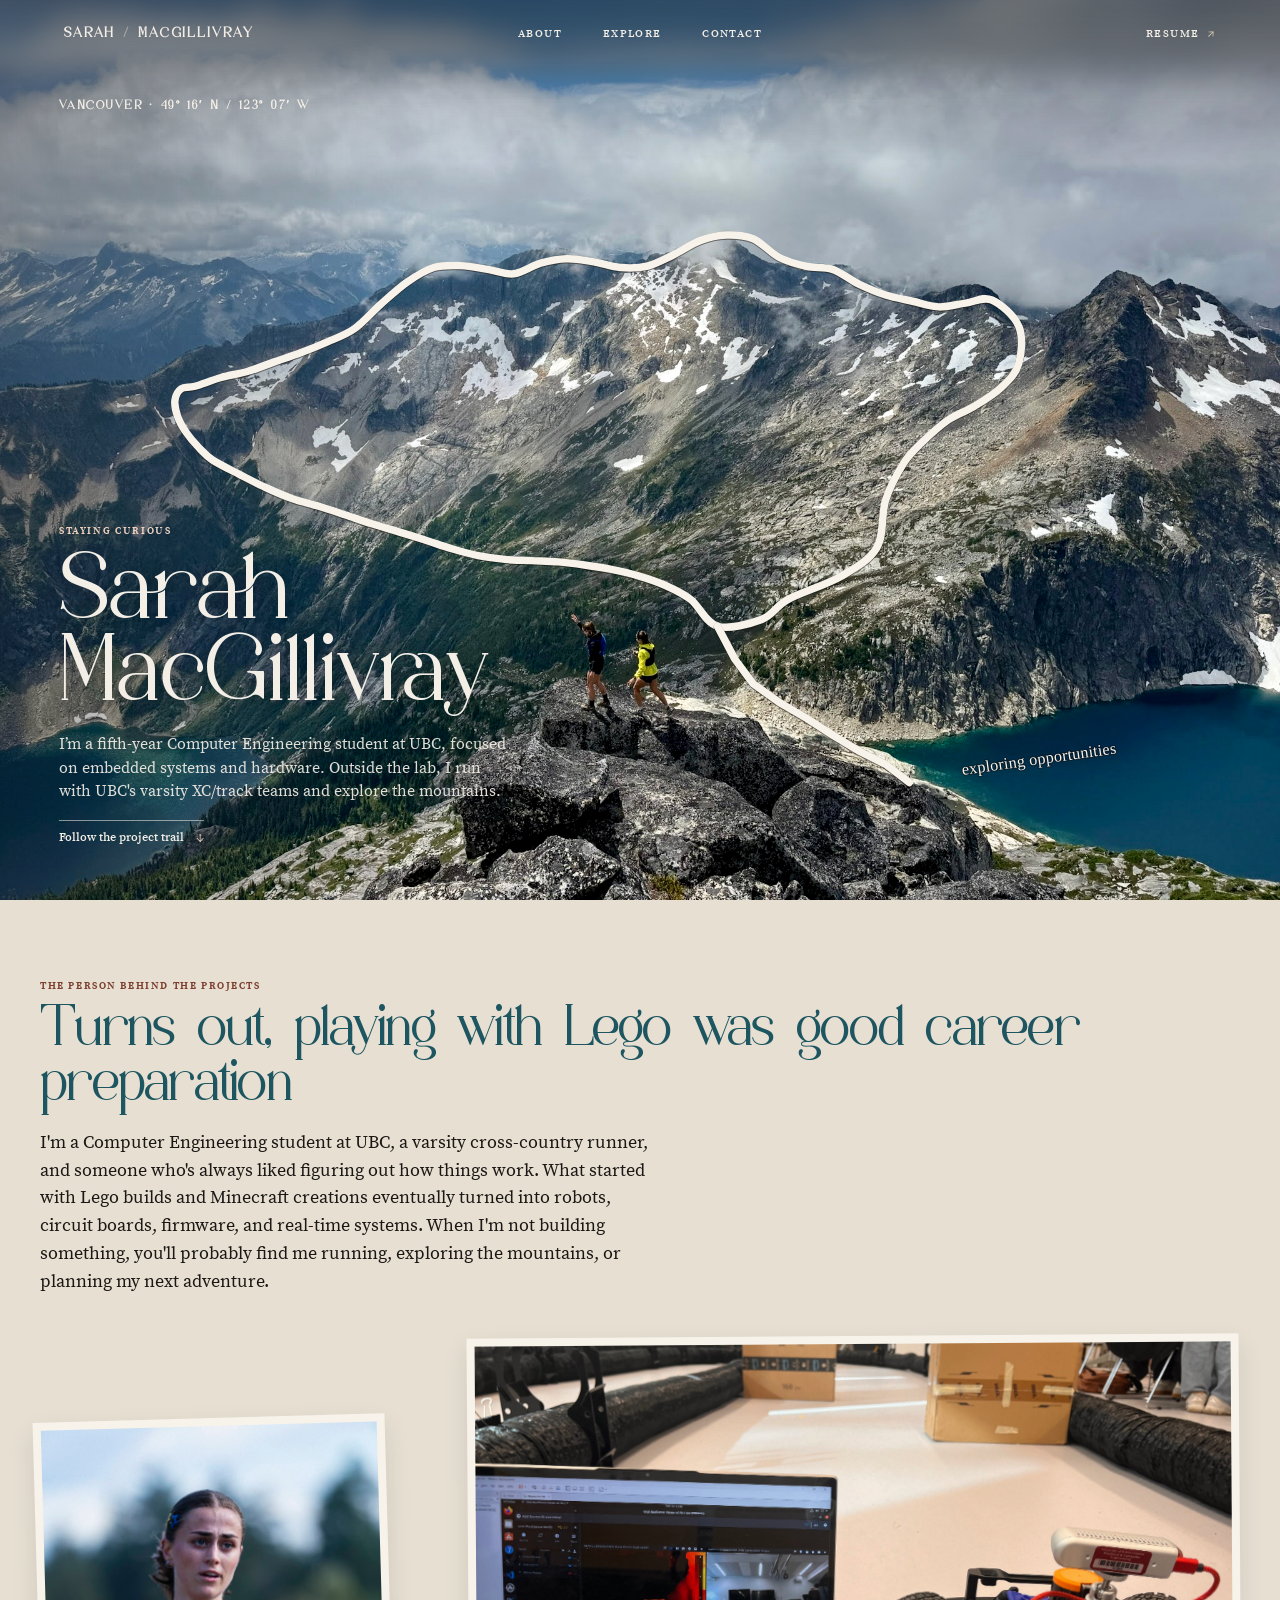
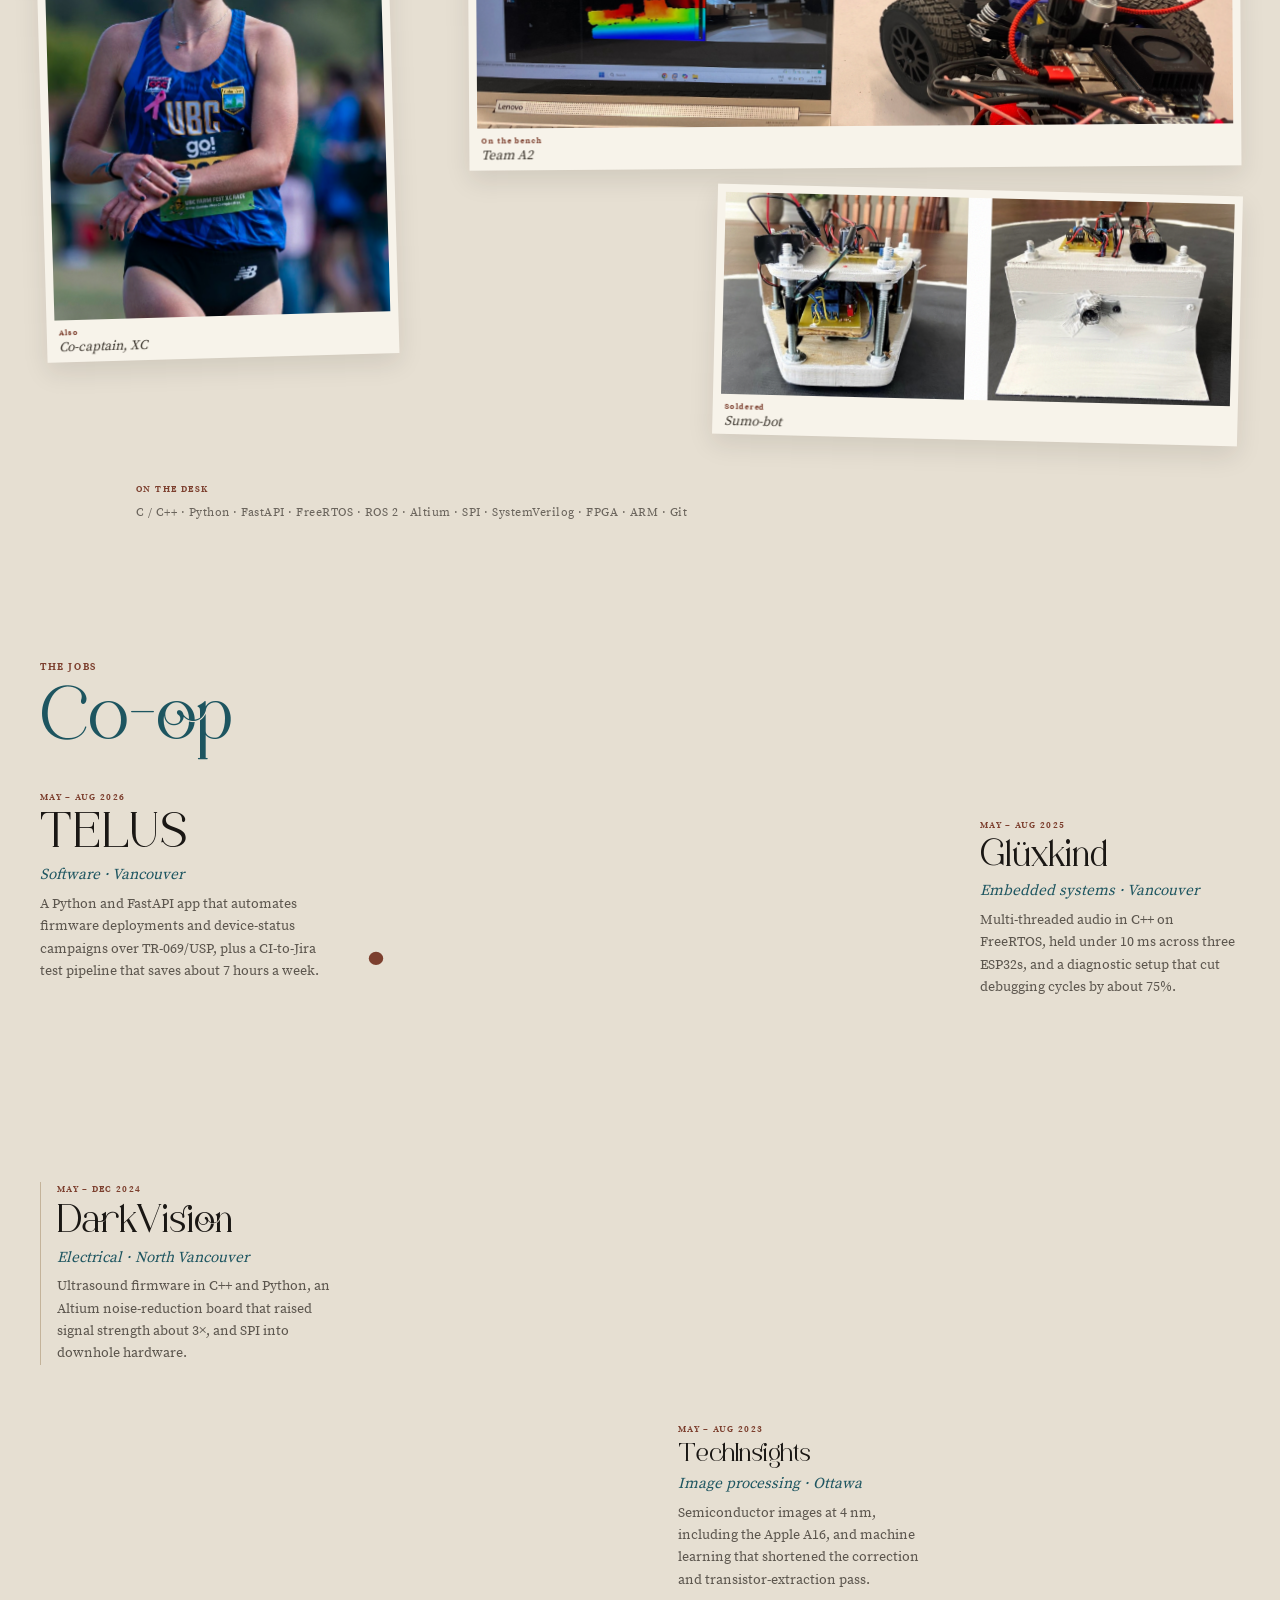
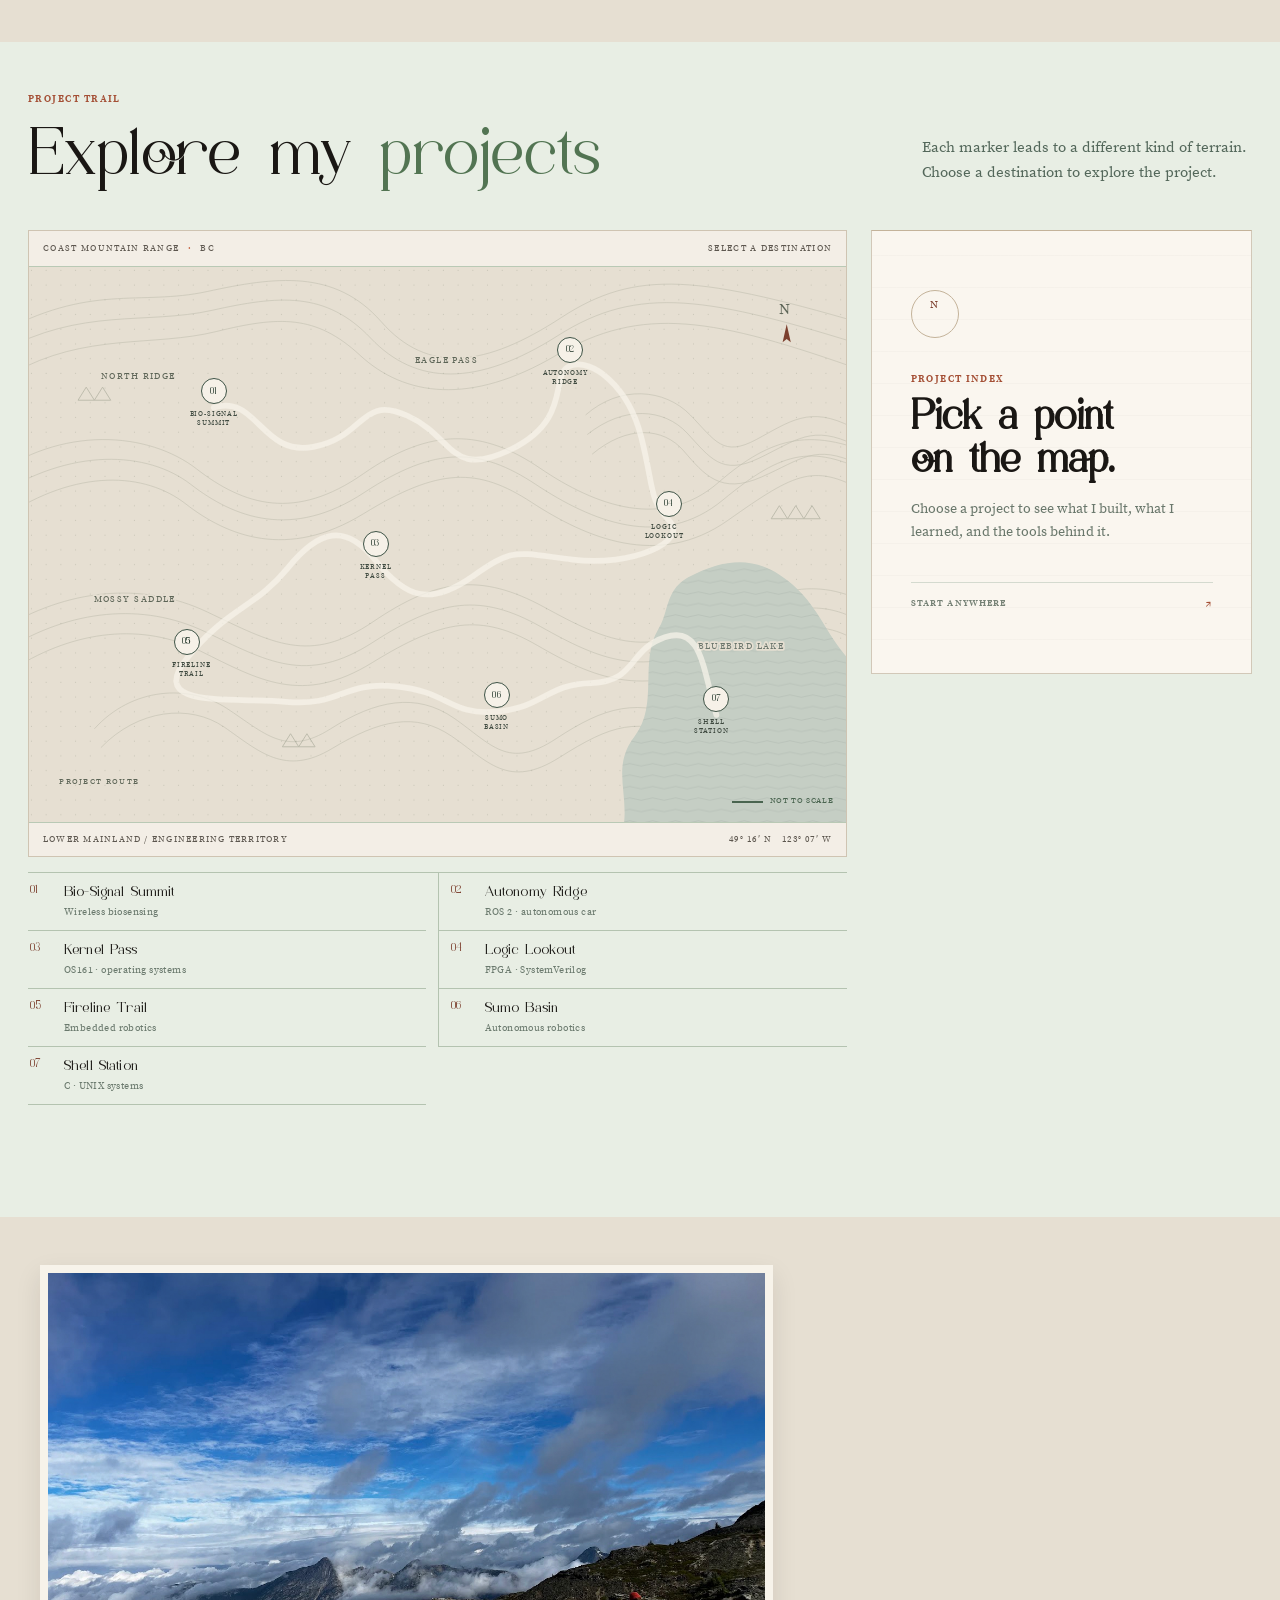
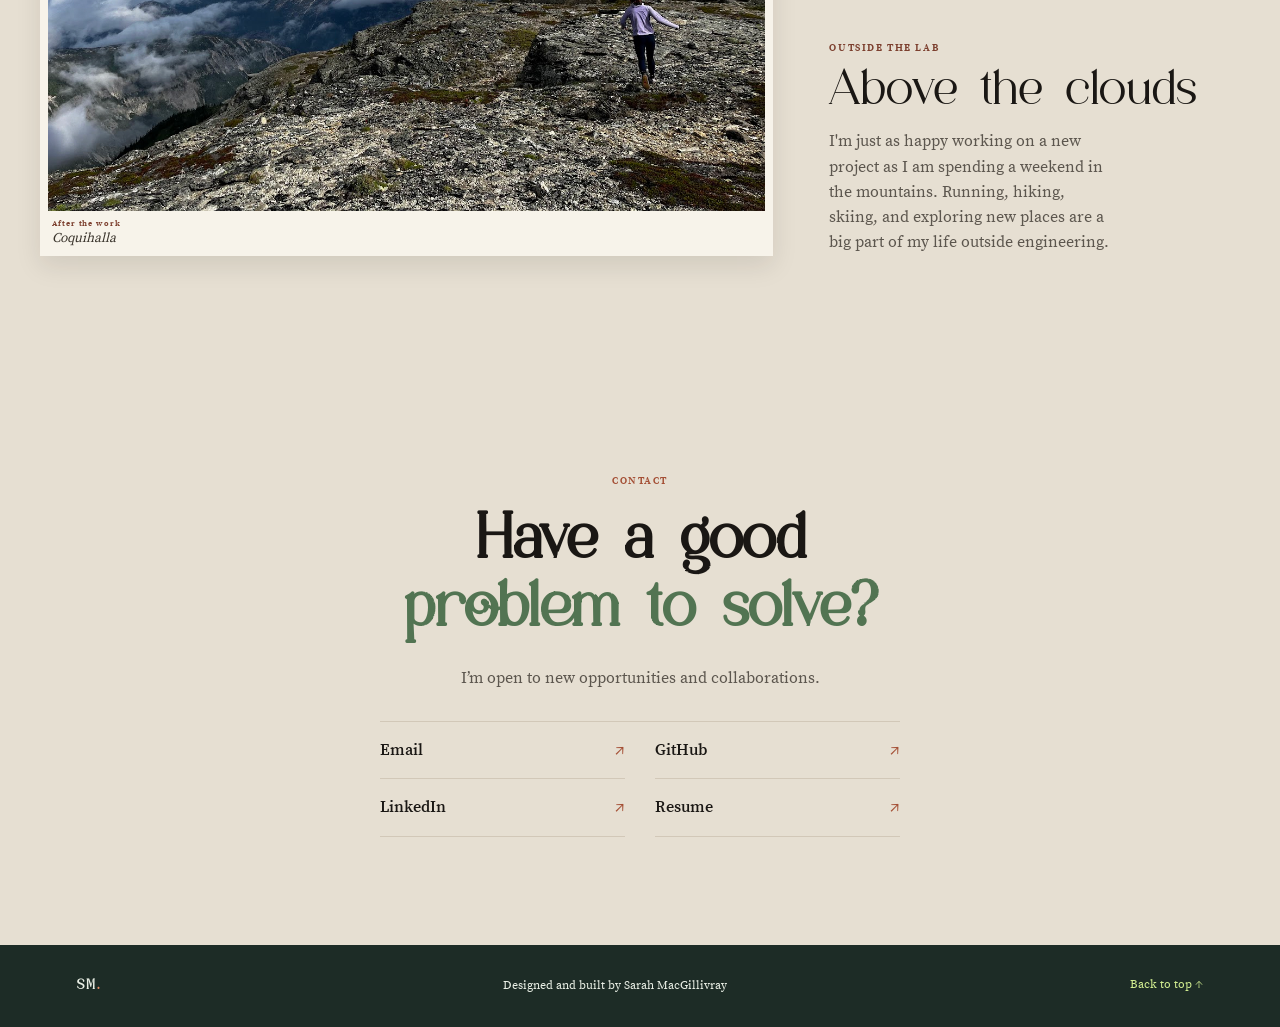
==== commit 4dba39d7: "Let the co-op trail follow the scroll, and lead from the jobs into the projects. Co-authored-by: Cur" ====
--- a/index.html
+++ b/index.html
@@ -8,8 +8,8 @@
     <title>Staying Curious | Sarah MacGillivray</title>
     <link rel="stylesheet" href="styles.css?v=5">
     <link rel="stylesheet" href="field-notes.css?v=6">
-    <link rel="stylesheet" href="editorial.css?v=35">
-    <script src="script.js?v=13" defer></script>
+    <link rel="stylesheet" href="editorial.css?v=43">
+    <script src="script.js?v=17" defer></script>
 </head>
 <body>
     <header class="site-header">
@@ -70,16 +70,25 @@
                     <figcaption><span>Also</span><em>Co-captain, XC</em></figcaption>
                 </figure>
             </div>
+            <p class="about-tools"><span>On the desk</span> C / C++ · Python · FastAPI · FreeRTOS · ROS 2 · Altium · SPI · SystemVerilog · FPGA · ARM · Git</p>
+            <dialog class="scrapbook-viewer" aria-labelledby="scrapbook-viewer-title">
+                <button class="scrapbook-viewer-close" type="button" aria-label="Close photo viewer">Close <span aria-hidden="true">×</span></button>
+                <figure class="scrapbook-viewer-print">
+                    <img class="scrapbook-viewer-image" src="" alt="">
+                    <figcaption><p class="eyebrow">PHOTO ALBUM</p><h3 id="scrapbook-viewer-title"></h3><p class="scrapbook-viewer-story"></p></figcaption>
+                </figure>
+            </dialog>
+        </section>
+
+        <section class="coop-section section-wrap" id="work" aria-labelledby="coop-title">
             <header class="coop-head">
                 <p class="about-kicker">The jobs</p>
-                <h3>Co-op</h3>
+                <h2 id="coop-title">Co-op</h2>
             </header>
             <div class="coop-scatter">
                 <svg class="journey" viewBox="0 0 1000 780" preserveAspectRatio="none" aria-hidden="true">
-                    <path class="journey-line" pathLength="1" d="M 290 120 C 450 70 600 80 730 140 C 760 200 620 250 470 300 C 320 350 280 440 310 510 C 350 590 520 660 720 560 C 800 510 640 720 500 750" />
-                    <circle class="journey-dot" r="7" fill="#7c3f2e">
-                        <animateMotion dur="9s" repeatCount="indefinite" path="M 290 120 C 450 70 600 80 730 140 C 760 200 620 250 470 300 C 320 350 280 440 310 510 C 350 590 520 660 720 560 C 800 510 640 720 500 750" />
-                    </circle>
+                    <path id="coop-route" class="journey-line" d="M 280 160 C 420 90 620 90 700 170 C 780 250 560 300 460 380 C 360 460 250 520 300 600 C 350 680 450 730 530 750" />
+                    <circle class="journey-dot" r="6" cx="280" cy="160" fill="#7c3f2e"></circle>
                 </svg>
                 <article class="coop coop-telus">
                     <p class="coop-when">May – Aug 2026</p>
@@ -106,27 +115,6 @@
                     <p>Semiconductor images at 4&nbsp;nm, including the Apple A16, and machine learning that shortened the correction and transistor-extraction pass.</p>
                 </article>
             </div>
-            <div class="about-close">
-                <figure class="scrapbook-photo scrap scrap-ridge scrapbook-coquihalla">
-                    <button class="scrapbook-trigger" type="button" data-scrapbook-photo data-photo-title="Coquihalla / British Columbia" data-photo-story="A day hiking above the clouds in the Coquihalla mountains." aria-label="View larger photo: hiking in the Coquihalla mountains">
-                        <img src="images/coquihalla.jpg" alt="Sarah hiking a rocky ridgeline in the Coquihalla mountains" loading="lazy">
-                    </button>
-                    <figcaption><span>After the work</span><em>Coquihalla</em></figcaption>
-                </figure>
-                <div class="about-close-copy">
-                    <p class="about-kicker">Outside the lab</p>
-                    <h3>Above the clouds</h3>
-                    <p>I'm just as happy working on a new project as I am spending a weekend in the mountains. Running, hiking, skiing, and exploring new places are a big part of my life outside engineering.</p>
-                </div>
-            </div>
-            <p class="about-tools"><span>On the desk</span> C / C++ · Python · FastAPI · FreeRTOS · ROS 2 · Altium · SPI · SystemVerilog · FPGA · ARM · Git</p>
-            <dialog class="scrapbook-viewer" aria-labelledby="scrapbook-viewer-title">
-                <button class="scrapbook-viewer-close" type="button" aria-label="Close photo viewer">Close <span aria-hidden="true">×</span></button>
-                <figure class="scrapbook-viewer-print">
-                    <img class="scrapbook-viewer-image" src="" alt="">
-                    <figcaption><p class="eyebrow">PHOTO ALBUM</p><h3 id="scrapbook-viewer-title"></h3><p class="scrapbook-viewer-story"></p></figcaption>
-                </figure>
-            </dialog>
         </section>
 
         <section class="projects-section" id="explore" aria-labelledby="projects-title">
@@ -234,6 +222,22 @@
             </div>
         </section>
 
+        <section class="outdoors section-wrap" id="outdoors" aria-labelledby="outdoors-title">
+            <div class="about-close">
+                <figure class="scrapbook-photo scrap scrap-ridge scrapbook-coquihalla">
+                    <button class="scrapbook-trigger" type="button" data-scrapbook-photo data-photo-title="Coquihalla / British Columbia" data-photo-story="A day hiking above the clouds in the Coquihalla mountains." aria-label="View larger photo: hiking in the Coquihalla mountains">
+                        <img src="images/coquihalla.jpg" alt="Sarah hiking a rocky ridgeline in the Coquihalla mountains" loading="lazy">
+                    </button>
+                    <figcaption><span>After the work</span><em>Coquihalla</em></figcaption>
+                </figure>
+                <div class="about-close-copy">
+                    <p class="about-kicker">Outside the lab</p>
+                    <h2 id="outdoors-title">Above the clouds</h2>
+                    <p>I'm just as happy working on a new project as I am spending a weekend in the mountains. Running, hiking, skiing, and exploring new places are a big part of my life outside engineering.</p>
+                </div>
+            </div>
+        </section>
+
         <section class="contact section-wrap" id="contact" aria-labelledby="contact-title">
             <div class="contact-copy"><p class="eyebrow">Contact</p><h2 id="contact-title">Have a good<br><span>problem to solve?</span></h2><p>I’m open to new opportunities and collaborations.</p></div>
             <div class="contact-links"><a href="mailto:smacg04@gmail.com">Email <span aria-hidden="true">↗</span></a><a href="https://github.com/sarahmacgillivray" target="_blank" rel="noreferrer">GitHub <span aria-hidden="true">↗</span></a><a href="https://www.linkedin.com/in/sarahmacgillivraylinked" target="_blank" rel="noreferrer">LinkedIn <span aria-hidden="true">↗</span></a><a href="./additional/Sarah_MacGillivray_Resume_September26.pdf" target="_blank" rel="noreferrer">Resume <span aria-hidden="true">↗</span></a></div>
--- a/editorial.css
+++ b/editorial.css
@@ -62,7 +62,8 @@
 .hero-photograph::after { content: ""; position: absolute; z-index: 1; inset: 0; pointer-events: none; background: linear-gradient(180deg, rgb(16 12 10 / 46%) 0%, transparent 18%), linear-gradient(90deg, rgb(12 10 8 / 34%) 0%, transparent 34%); }
 .hero-ridge { position: absolute; z-index: 2; inset: 0; width: 100%; height: 100%; overflow: hidden; pointer-events: none; -webkit-mask-image: linear-gradient(to bottom, transparent 0 72px, #000 108px); mask-image: linear-gradient(to bottom, transparent 0 72px, #000 108px); }
 .hero-ridge-shadow { display: none; }
-.hero-ridge-line { fill: none; stroke: #f7f3ea; stroke-width: 12; stroke-linecap: round; stroke-linejoin: round; stroke-dasharray: 1; stroke-dashoffset: 1; filter: drop-shadow(0 1px 1px rgb(16 12 8 / 80%)); animation: trail-draw 2.4s .35s cubic-bezier(.22,.72,.24,1) forwards; }
+.hero-ridge-line { fill: none; stroke: #f7f3ea; stroke-width: 12; stroke-linecap: round; stroke-linejoin: round; stroke-dasharray: 1; stroke-dashoffset: 1; filter: drop-shadow(0 1px 1px rgb(16 12 8 / 80%)); }
+.hero-ridge-line.is-drawing { animation: trail-draw 6.8s .2s cubic-bezier(.22,.72,.24,1) forwards; }
 .hero-ridge-note { fill: #f7f3ea; font-family: "Segoe Print", "Bradley Hand", cursive; font-size: 26px; letter-spacing: .01em; stroke: rgb(16 12 8 / .45); stroke-width: 3px; paint-order: stroke fill; }
 .hero-foot { min-height: 28px; display: flex; justify-content: flex-start; align-items: center; gap: 22px; border-top: 0; color: rgb(243 238 230 / 72%); font-size: .58rem; font-weight: 700; letter-spacing: .14em; }
 .hero-foot span + span::before { content: ""; display: inline-block; width: 18px; height: 1px; margin-right: 22px; background: rgb(243 238 230 / 45%); vertical-align: middle; }
@@ -84,11 +85,16 @@
 .about .scrap-bench { grid-column: 2; grid-row: 1; height: min(440px, 48vh); transform: rotate(-0.4deg); }
 .about .scrap-sumo { grid-column: 2; grid-row: 2; justify-self: end; width: 68%; height: min(250px, 28vh); margin-top: 4px; transform: rotate(1.4deg); }
 .about-lede-row { display: none; }
-.coop-head { margin: 88px 0 0; }
-.coop-head h3 { margin: 0; color: #1d5560; font: 400 clamp(3.2rem, 6vw, 5.2rem)/.9 var(--display); }
-.coop-scatter { position: relative; min-height: 760px; margin-top: 28px; }
+.coop-section, .outdoors { width: min(1440px, calc(100% - 80px)); }
+.coop-section { padding: 28px 0 0; }
+.coop-head { margin: 0; }
+.coop-head h2 { margin: 0; color: #1d5560; font: 400 clamp(3.2rem, 6vw, 5.2rem)/.9 var(--display); }
+.coop-scatter { position: relative; min-height: 860px; margin-top: 28px; }
 .journey { position: absolute; inset: 0; z-index: 0; width: 100%; height: 100%; overflow: visible; pointer-events: none; }
-.journey-line { fill: none; stroke: #1d5560; stroke-width: 2.4; stroke-linecap: round; stroke-linejoin: round; vector-effect: non-scaling-stroke; stroke-dasharray: 1; stroke-dashoffset: 1; animation: journey-draw 2.8s cubic-bezier(.2,.7,.2,1) forwards; }
+.coop-section + .projects-section { padding-top: 48px; }
+.outdoors { padding: 48px 0 108px; }
+.outdoors .about-close { margin-top: 0; }
+.journey-line { fill: none; stroke: #1d5560; stroke-width: 2.2; stroke-linecap: round; stroke-linejoin: round; stroke-dasharray: 2400; stroke-dashoffset: 2400; }
 .journey-dot { vector-effect: non-scaling-stroke; }
 @keyframes journey-draw { to { stroke-dashoffset: 0; } }
 .coop { position: absolute; z-index: 1; max-width: 280px; }
@@ -101,11 +107,11 @@
 .coop-glux { right: 0; top: 36px; left: auto; max-width: 260px; }
 .coop-dark { left: 0; top: 400px; max-width: 300px; padding-left: 16px; border-left: 1px solid #c4b39a; }
 .coop-dark h3 { font-size: 2.5rem; }
-.coop-tech { right: 0; top: 430px; max-width: 250px; }
+.coop-tech { right: 26%; top: 640px; max-width: 250px; }
 .coop-tech h3 { font-size: 1.65rem; }
 .about-close { display: grid; grid-template-columns: minmax(0, 1.25fr) minmax(240px, .7fr); gap: 28px 56px; align-items: end; margin-top: 18px; }
-.about .scrap-ridge { position: relative; z-index: 1; width: 100%; height: min(420px, 46vh); margin: 0; transform: rotate(-0.7deg); }
-.about-close-copy h3 { margin: 0 0 12px; color: var(--ink); font: 400 clamp(2.2rem, 4vw, 3.4rem)/1 var(--display); }
+.scrap-ridge { position: relative; z-index: 1; width: 100%; height: min(420px, 46vh); margin: 0; transform: rotate(-0.7deg); }
+.about-close-copy h2 { margin: 0 0 12px; color: var(--ink); font: 400 clamp(2.2rem, 4vw, 3.4rem)/1 var(--display); }
 .about-close-copy p:last-child { max-width: 36ch; margin: 0; color: #5c564e; font-size: 1.02rem; line-height: 1.55; }
 .about-tools { max-width: 46rem; margin: 42px 0 0 8%; color: #6a645c; font-size: .78rem; line-height: 1.7; letter-spacing: .04em; }
 .about-tools span { display: block; margin-bottom: 4px; color: var(--clay); font-size: .56rem; font-weight: 700; letter-spacing: .16em; text-transform: uppercase; }
@@ -181,17 +187,17 @@
 @media (prefers-reduced-motion: reduce) {
     .hero-photograph img, .scrapbook-photo { animation: none; }
     .scrapbook-photo img { transition: none; }
-    .hero-ridge-line, .journey-line { animation: none; stroke-dashoffset: 0; }
+    .hero-ridge-line, .hero-ridge-line.is-drawing, .journey-line { animation: none; stroke-dashoffset: 0; }
     .journey-dot { display: none; }
 }
 
 @media (max-width: 1040px) {
     .hero h1 { font-size: clamp(3.8rem, 8vw, 5.4rem); }
-    .about { width: min(100% - 40px, 1100px); }
+    .about, .coop-section, .outdoors { width: min(100% - 40px, 1100px); }
     .about-collage { gap: 14px 18px; }
-    .coop-scatter { min-height: 820px; }
-    .coop-glux, .coop-tech { right: 0; max-width: 230px; }
-    .coop-tech { top: 460px; }
+    .coop-scatter { min-height: 900px; }
+    .coop-glux { right: 0; max-width: 230px; }
+    .coop-tech { right: 16%; top: 650px; max-width: 230px; }
 }
 @media (max-aspect-ratio: 4/3) {
     .hero { min-height: 0; display: block; padding: 0 22px 42px; color: var(--ink); background: var(--paper); }
@@ -216,8 +222,8 @@
     .about .scrap-bench { width: 100%; height: 240px; }
     .about .scrap-sumo { width: 72%; height: 180px; margin: 0 0 0 auto; }
     .about .scrap-run { width: 62%; height: 220px; }
-    .coop-head { margin-top: 48px; }
-    .coop-head h3 { font-size: 2.8rem; }
+    .coop-section { padding-top: 48px; }
+    .coop-head h2 { font-size: 2.8rem; }
     .about-lede-row { display: none; }
     .coop-scatter { min-height: 0; display: flex; flex-direction: column; gap: 28px; margin-top: 20px; }
     .journey { display: none; }
@@ -226,7 +232,8 @@
     .coop-dark { margin-left: 0; padding-left: 14px; }
     .coop-tech { max-width: 28rem; margin-left: 8%; }
     .about-close { grid-template-columns: 1fr; gap: 16px; margin-top: 28px; }
-    .about .scrap-ridge { width: 100%; height: 220px; margin: 0; transform: none; }
+    .scrap-ridge { width: 100%; height: 220px; margin: 0; transform: none; }
+    .outdoors { padding-block: 36px 72px; }
     .about-tools { margin: 28px 0 0; }
     .destination-index button { grid-template-columns: 22px minmax(0, 1fr) 12px; gap: 6px; }
     .destination-index button:nth-child(odd) { margin-right: 6px; }
